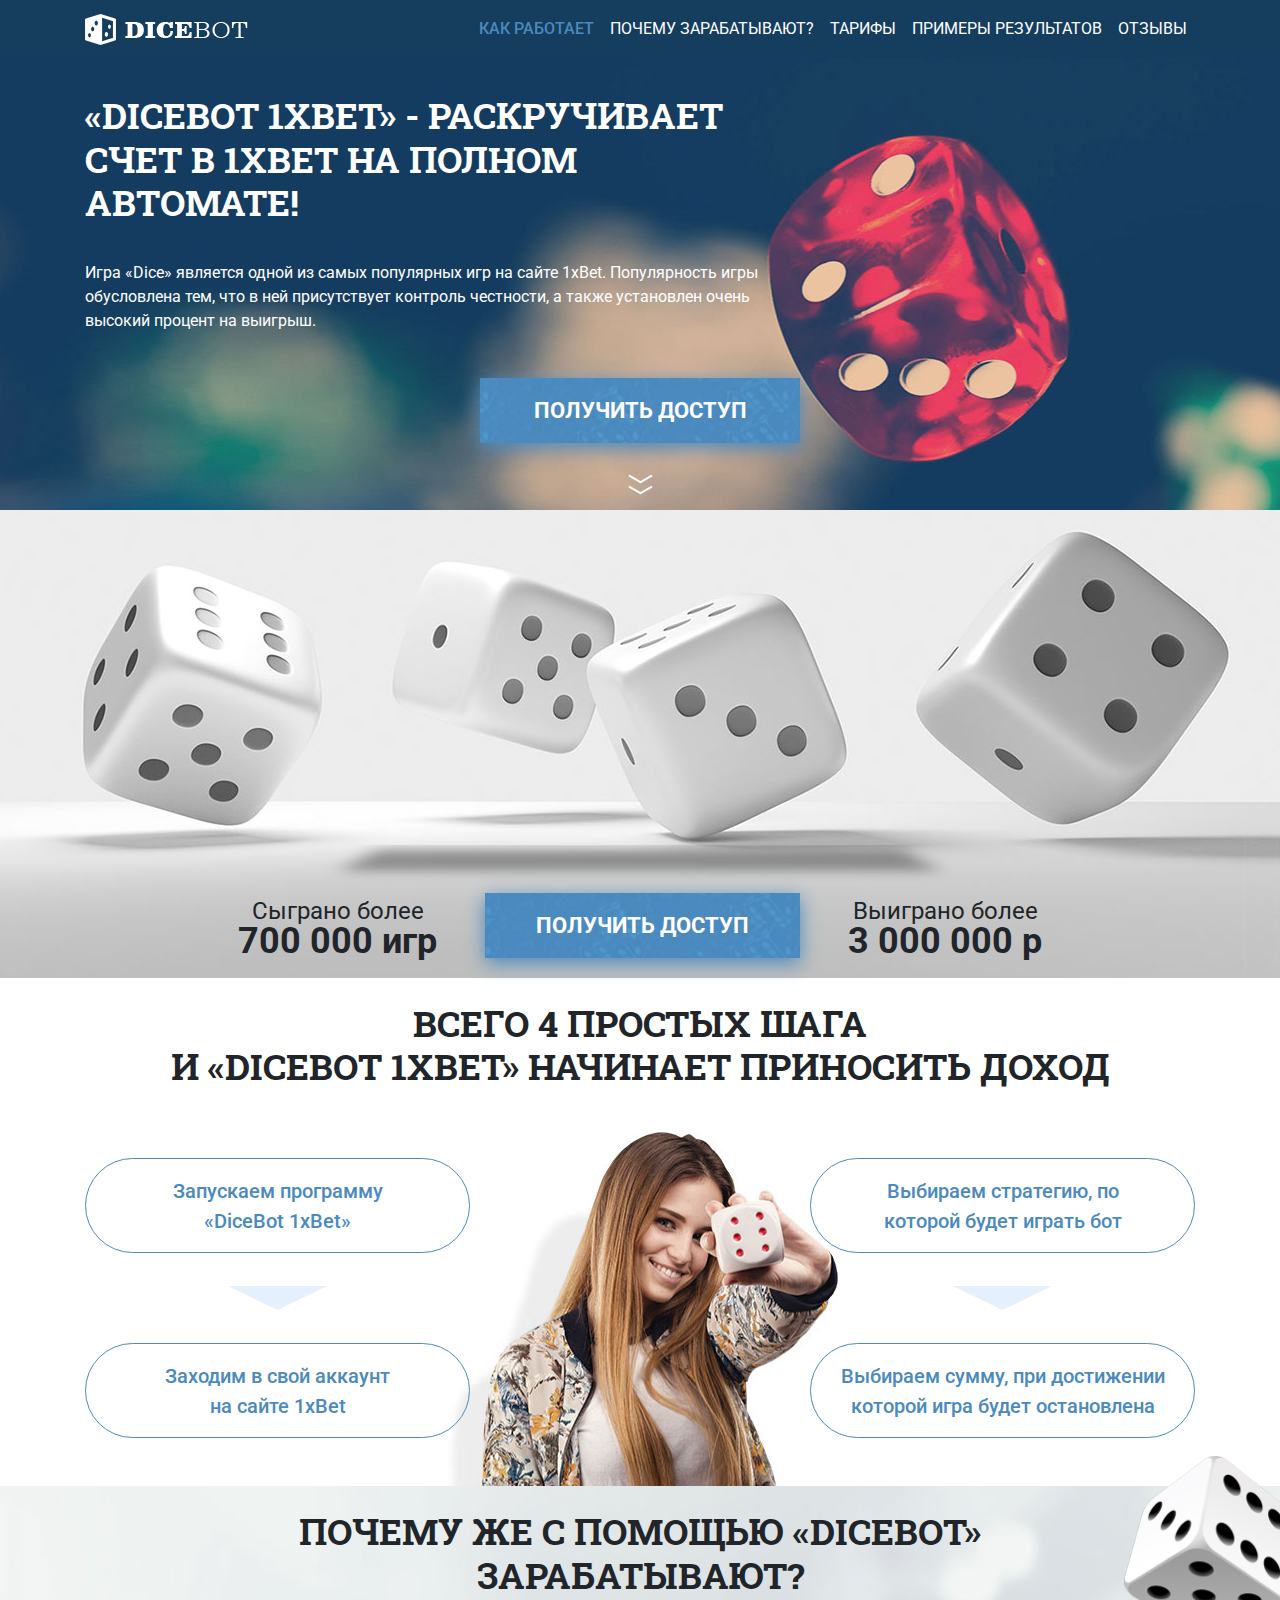
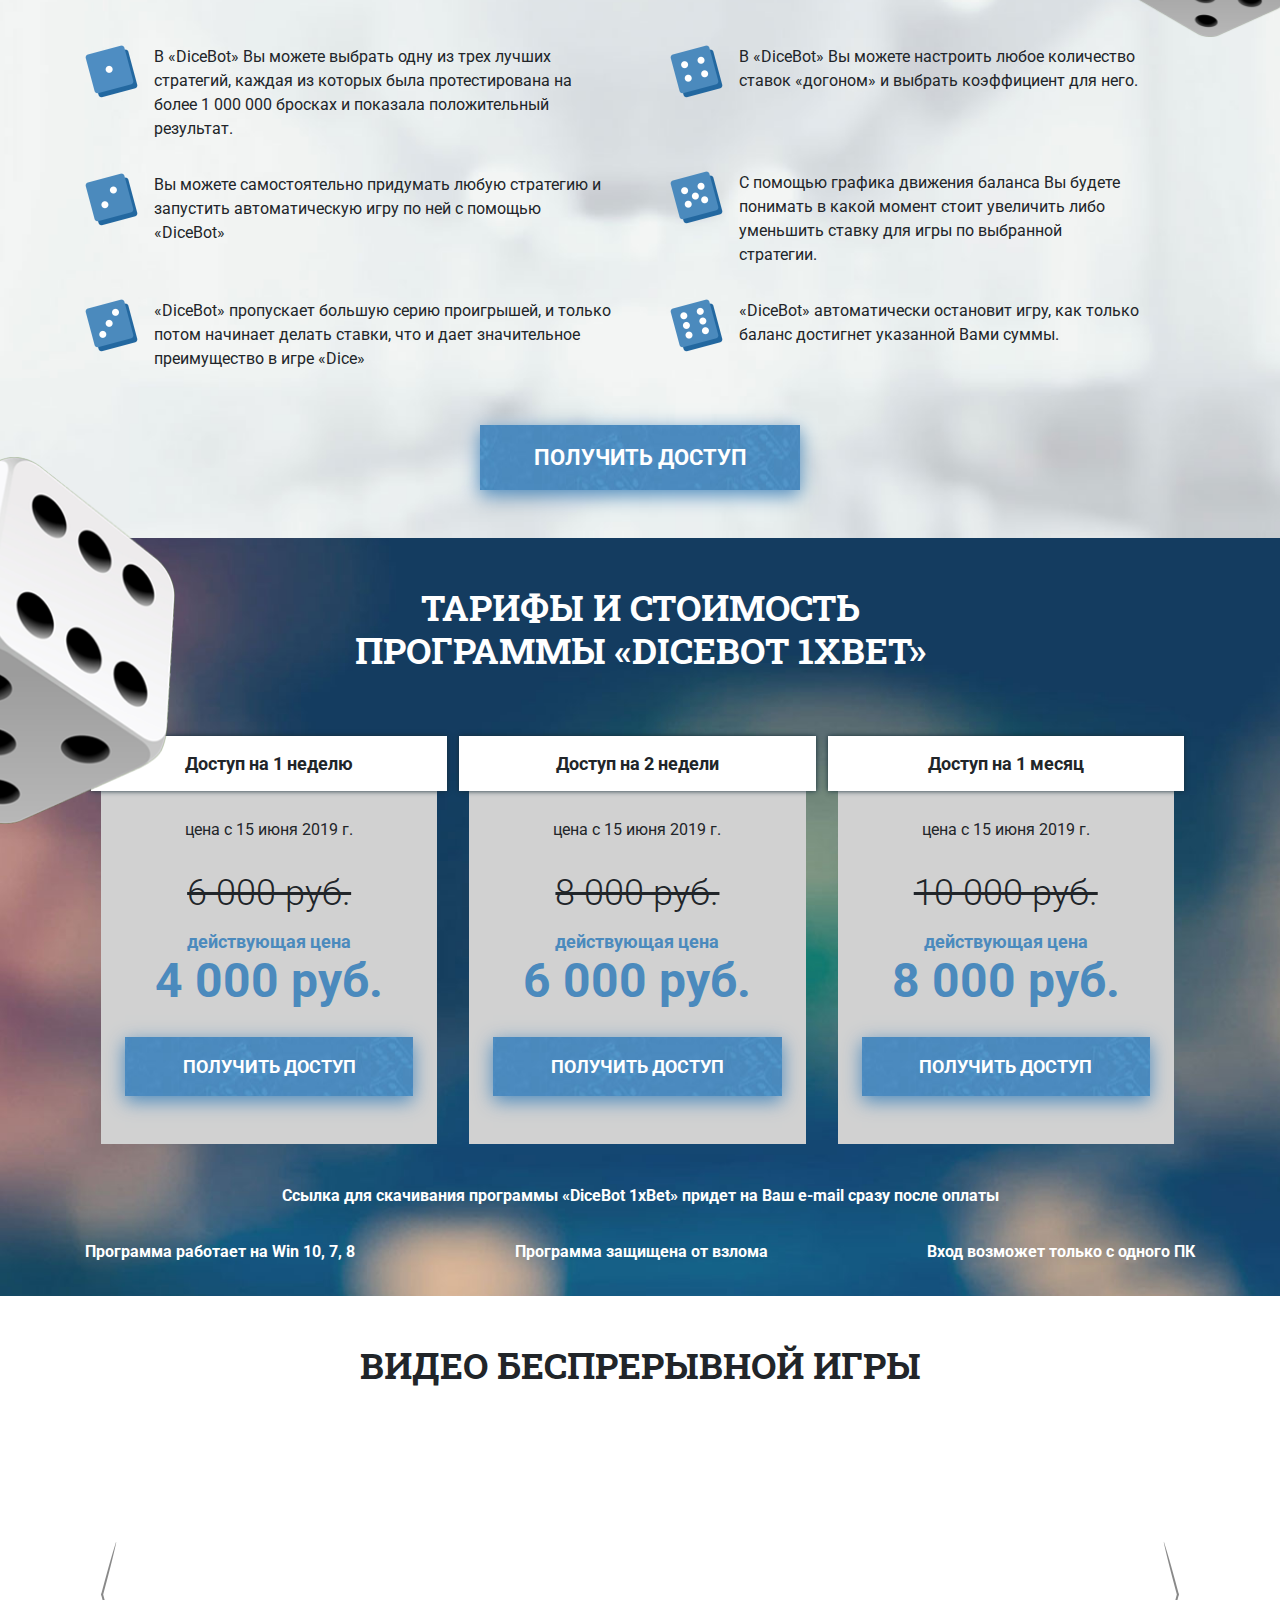
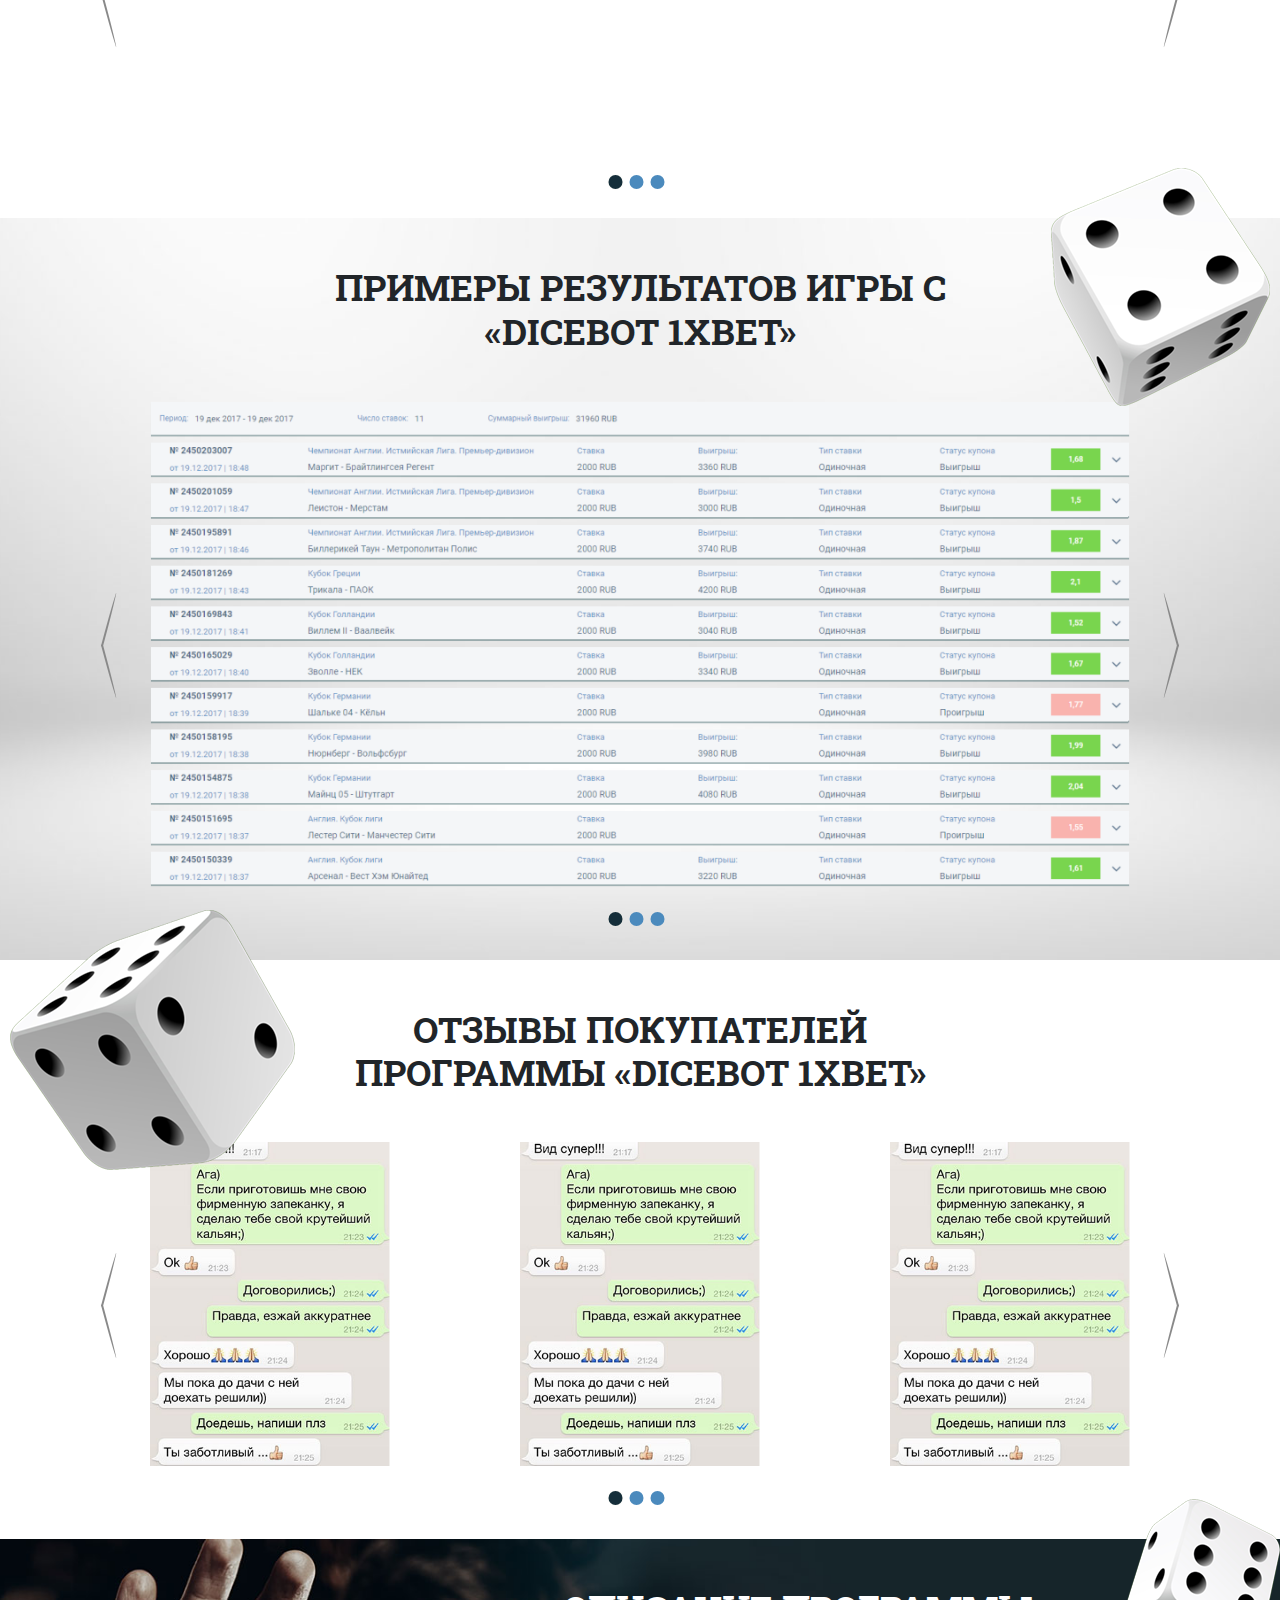
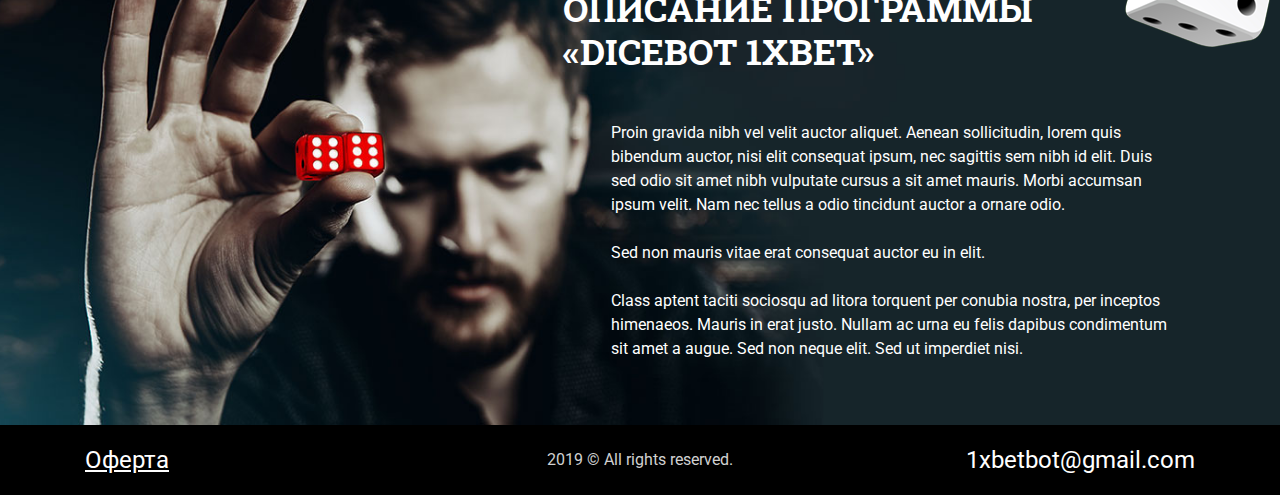
==== app/index.html @ 2f1b1c94 "Add files via upload" ====
<!DOCTYPE html>
<html lang="ru">

<head>
    <meta charset="UTF-8">
    <meta http-equiv="Content-Type" content="text/html; charset=utf-8"/>
    <meta name="description" content="">
    <meta name="keywords" content="">
    <meta http-equiv="X-UA-Compatible" content="IE=edge">
    <meta name="viewport"
          content="width=device-width, user-scalable=yes, initial-scale=1.0, maximum-scale=1.0, minimum-scale=1.0">
    <meta name="mobile-web-app-capable" content="yes">
    <meta name="apple-mobile-web-app-capable" content="yes">
    <meta name="apple-mobile-web-app-title" content="">
    <meta name="author" content="XWork"/>

    <meta property="og:title" content=""/>
    <meta property="og:description" content=""/>
    <meta property="og:type" content="text/html"/>
    <meta property="og:url" content=""/>
    <meta property="og:image" content=""/>

    <meta name="msapplication-TileImage" content="images/favicon.png">
    <link rel="icon" type="image/vnd.microsoft.icon" href="images/favicon.png" sizes="32x32"/>
    <link rel="icon" type="image/png" href="images/favicon.png" sizes="152x152"/>
    <link rel="apple-touch-icon-precomposed" href="images/favicon.png"/>
    <link rel="apple-touch-icon" href="images/favicon.png" sizes="152x152">

    <title>Site Title</title>
    <link rel="stylesheet" href="css/bootstrap.min.css">
    <link rel="stylesheet" href="css/font-awesome.min.css">
    <!--build:css css/styles.min.css-->
    <link rel="stylesheet" href="css/styles.css">
    <!--endbuild-->
    <!--[if lt IE 9]>
    <link rel="stylesheet" href="css/ie.css" type="text/css" media="screen, projection"/>
    <script src="js/html5shiv.min.js"></script>
    <script src="js/css3-mediaqueries.min.js"></script>
    <script>
        document.createElement('header');
        document.createElement('nav');
        document.createElement('main');
        document.createElement('section');
        document.createElement('article');
        document.createElement('aside');
        document.createElement('footer');
    </script>
    <![endif]-->
</head>

<body>
<div class="wrapper">
    <header class="header">
        <nav class="navbar fixed-top navbar-expand-lg navbar-dark bg-dark">
            <div class="container">
                <a class="navbar-brand" href="/">
                    <img src="images/logo.png" alt="">
                </a>
                <button class="navbar-toggler" type="button" data-toggle="collapse"
                        data-target="#navbarSupportedContent" aria-controls="navbarSupportedContent"
                        aria-expanded="false" aria-label="Toggle navigation">
                    <span class="navbar-toggler-icon"></span>
                </button>

                <div class="collapse navbar-collapse justify-content-end" id="navbarSupportedContent">
                    <ul class="nav navbar-nav navbar-right">
                        <li class="nav-item active">
                            <a class="nav-link" href="#">Как работает</a>
                        </li>
                        <li class="nav-item">
                            <a class="nav-link" href="#">почему зарабатывают?</a>
                        </li>
                        <li class="nav-item">
                            <a class="nav-link" href="#">Тарифы</a>
                        </li>
                        <li class="nav-item">
                            <a class="nav-link" href="#">примеры результатов</a>
                        </li>
                        <li class="nav-item">
                            <a class="nav-link" href="#">Отзывы</a>
                        </li>
                    </ul>

                </div>
            </div>
        </nav>
        <div class="header-background">
            <div class="container header-background-content d-flex flex-column justify-content-around">
                <h1 class="header-background-title text-white text-uppercase">
                    «DiceBot 1xBet» - Раскручивает счет в 1xBet на полном автомате!
                </h1>
                <p class="header-background-description text-white">
                    Игра «Dice» является одной из самых популярных игр на сайте 1xBet. Популярность игры обусловлена
                    тем, что в ней присутствует контроль честности, а также установлен очень высокий процент на выигрыш.
                </p>
                <div class="header-background-button">
                    <a href="" class="btn animate text-uppercase font-weight-bold" data-toggle="modal"
                       data-target="#exampleModalCenter">Получить доступ</a>
                </div>
                <div class="header-background-arrow text-center">
                    <a href="" class="arrow-down">
                        <img src="images/arrow-down.png" alt="">
                    </a>
                </div>
            </div>
        </div>
    </header>
    <main class="main">
        <section class="video d-flex flex-column justify-content-around align-items-center">
            <div class="video-content col-12 col-sm-8 col-md-6 mb-5 d-flex flex-column align-items-center position-relative">
                <!--<div id="video-placeholder"></div>-->
                <iframe width="560" height="315" src="https://www.youtube.com/embed/NTK3AhWrcL0" frameborder="0" allow="accelerometer; autoplay; encrypted-media; gyroscope; picture-in-picture" allowfullscreen></iframe>
                <div class="video-shadow"></div>
            </div>
            <div class="video-block d-flex flex-column flex-md-row align-items-center align-items-center">
                <div class="video-block-info order-first order-md-0">
                    Сыграно более <span>700 000 игр</span>
                </div>
                <div class="video-block-info mx-5 mt-3 mt-md-auto order-last order-md-1">
                    <a href="" class="btn animate text-uppercase font-weight-bold" data-toggle="modal"
                       data-target="#exampleModalCenter">Получить доступ</a>
                </div>
                <div class="video-block-info order-first order-md-2">
                    Выиграно более <span>3 000 000 р</span>
                </div>
            </div>
        </section>
        <section class="steps pb-5">
            <div class="container">
                <h2 class="steps-title text-uppercase text-center font-weight-bold my-4">
                    Всего 4 простых шага<br>и «DiceBot 1xBet» начинает приносить доход
                </h2>
                <div class="steps-block d-flex flex-column flex-lg-row align-items-sm-start justify-content-lg-between">
                    <div class="steps-block-info d-flex flex-column align-items-center justify-content-between">
                        <div class="steps-block-info-text">
                            Запускаем программу<br>«DiceBot 1xBet»
                        </div>
                        <div class="steps-block-info-arrow my-2 my-lg-auto"></div>
                        <div class="steps-block-info-text">
                            Заходим в свой аккаунт<br>на сайте 1xBet
                        </div>
                        <div class="steps-block-info-arrow d-block d-lg-none my-2 my-lg-auto"></div>
                    </div>
                    <div class="steps-block-info d-flex flex-column align-items-center justify-content-between">
                        <div class="steps-block-info-text">
                            Выбираем стратегию, по<br>которой будет играть бот
                        </div>
                        <div class="steps-block-info-arrow my-2 my-lg-auto"></div>
                        <div class="steps-block-info-text">
                            Выбираем сумму, при достижении<br>которой игра будет остановлена
                        </div>
                    </div>
                </div>
            </div>
        </section>
        <section class="payment">
            <div class="container pt-4 pb-5 position-relative">
                <h2 class="payment-title text-uppercase text-center font-weight-bold mb-5">
                    Почему же с помощью «DiceBot» зарабатывают?
                </h2>
                <div class="payment-block d-flex flex-column flex-lg-row">
                    <div class="payment-block-left">
                        <div class="payment-block-step d-flex mb-3">
                            <div class="mr-3">
                                <img src="images/c-1.png" alt="">
                            </div>
                            <p class="payment-description">
                                В «DiceBot» Вы можете выбрать одну из трех лучших стратегий,
                                каждая из которых была протестирована на более 1 000 000
                                бросках и показала положительный результат.
                            </p>
                        </div>
                        <div class="payment-block-step d-flex mb-3">
                            <div class="mr-3">
                                <img src="images/c-2.png" alt="">
                            </div>
                            <p class="payment-description">
                                Вы можете самостоятельно придумать любую стратегию
                                и запустить автоматическую игру по ней с помощью «DiceBot»
                            </p>
                        </div>
                        <div class="payment-block-step d-flex mb-3">
                            <div class="mr-3">
                                <img src="images/c-3.png" alt="">
                            </div>
                            <p class="payment-description">
                                «DiceBot» пропускает большую серию проигрышей, и только
                                потом начинает делать ставки, что и дает значительное
                                преимущество в игре «Dice»
                            </p>
                        </div>
                    </div>
                    <div class="payment-block-right">
                        <div class="payment-block-step d-flex mb-3">
                            <div class="mr-3">
                                <img src="images/c-4.png" alt="">
                            </div>
                            <p class="payment-description">
                                В «DiceBot» Вы можете настроить любое количество ставок
                                «догоном» и выбрать коэффициент для него.
                            </p>
                        </div>
                        <div class="payment-block-step d-flex mb-3">
                            <div class="mr-3">
                                <img src="images/c-5.png" alt="">
                            </div>
                            <p class="payment-description">
                                С помощью графика движения баланса Вы будете понимать
                                в какой момент стоит увеличить либо уменьшить ставку для
                                игры по выбранной стратегии.
                            </p>
                        </div>
                        <div class="payment-block-step d-flex mb-3">
                            <div class="mr-3">
                                <img src="images/c-6.png" alt="">
                            </div>
                            <p class="payment-description">
                                «DiceBot» автоматически остановит игру, как только баланс
                                достигнет указанной Вами суммы.
                            </p>
                        </div>
                    </div>
                </div>
                <div class="payment-button text-center mx-5">
                    <a href="" class="btn animate text-uppercase font-weight-bold" data-toggle="modal"
                       data-target="#exampleModalCenter">Получить доступ</a>
                </div>
                <div class="cube-1"></div>
            </div>
        </section>
        <section class="rate pt-5 pb-4">
            <div class="container position-relative">
                <h2 class="rate-title text-uppercase text-center font-weight-bold text-white mb-5">
                    Тарифы и стоимость программы «DICEBOT 1XBET»
                </h2>
                <div class="rate-block d-flex flex-column flex-lg-row align-items-center">
                    <div class="rate-block-price d-flex flex-column animate scale m-3 p-4 pb-5">
                        <div class="rate-block-price-header">
                            Доступ на 1 неделю
                        </div>
                        <div class="rate-block-price-body d-flex flex-column align-items-center">
                            <span class="mt-2 mb-4">цена с 15 июня 2019 г.</span>
                            <span class="price-old mb-2">6 000 руб.</span>
                            <span><strong>действующая цена</strong></span>
                            <span class="price">4 000 руб.</span>
                        </div>
                        <div class="rate-block-price-footer">
                            <a href="" class="btn animate text-uppercase font-weight-bold" data-toggle="modal"
                               data-target="#exampleModalCenter">Получить доступ</a>
                        </div>
                    </div>
                    <div class="rate-block-price d-flex flex-column animate scale m-3 p-4 pb-5">
                        <div class="rate-block-price-header">
                            Доступ на 2 недели
                        </div>
                        <div class="rate-block-price-body d-flex flex-column align-items-center">
                            <span class="mt-2 mb-4">цена с 15 июня 2019 г.</span>
                            <span class="price-old mb-2">8 000 руб.</span>
                            <span><strong>действующая цена</strong></span>
                            <span class="price">6 000 руб.</span>
                        </div>
                        <div class="rate-block-price-footer">
                            <a href="" class="btn animate text-uppercase font-weight-bold" data-toggle="modal"
                               data-target="#exampleModalCenter">Получить доступ</a>
                        </div>
                    </div>
                    <div class="rate-block-price d-flex flex-column animate scale m-3 p-4 pb-5">
                        <div class="rate-block-price-header">
                            Доступ на 1 месяц
                        </div>
                        <div class="rate-block-price-body d-flex flex-column align-items-center">
                            <span class="mt-2 mb-4">цена с 15 июня 2019 г.</span>
                            <span class="price-old mb-2">10 000 руб.</span>
                            <span><strong>действующая цена</strong></span>
                            <span class="price">8 000 руб.</span>
                        </div>
                        <div class="rate-block-price-footer">
                            <a href="" class="btn animate text-uppercase font-weight-bold" data-toggle="modal"
                               data-target="#exampleModalCenter">Получить доступ</a>
                        </div>
                    </div>
                </div>
                <div class="text-center font-weight-bold text-white mt-4">
                    Ссылка для скачивания программы «DiceBot 1xBet» придет на Ваш e-mail сразу после оплаты
                </div>
                <div class="font-weight-bold text-white mt-4 d-flex flex-column flex-lg-row align-items-center justify-content-between">
                    <p class="my-2">
                        Программа работает на Win 10, 7, 8
                    </p>
                    <p class="my-2">
                        Программа защищена от взлома
                    </p>
                    <p class="my-2">
                        Вход возможет только с одного ПК
                    </p>
                </div>
                <div class="cube-2"></div>
            </div>
        </section>
        <section class="games">
            <div class="container pt-5 pb-4 mb-4">
                <h2 class="games-title text-uppercase text-center font-weight-bold mb-5">
                    Видео беспрерывной игры
                </h2>
                <div class="jcarousel-wrapper">
                    <div class="jcarousel games-jcarousel">
                        <ul>
                            <li>
                                <iframe width="560" height="315" src="https://www.youtube.com/embed/NTK3AhWrcL0" frameborder="0" allow="accelerometer; autoplay; encrypted-media; gyroscope; picture-in-picture" allowfullscreen></iframe>
                            </li>
                            <li>
                                <iframe width="560" height="315" src="https://www.youtube.com/embed/NTK3AhWrcL0" frameborder="0" allow="accelerometer; autoplay; encrypted-media; gyroscope; picture-in-picture" allowfullscreen></iframe>
                            </li>
                            <li>
                                <iframe width="560" height="315" src="https://www.youtube.com/embed/NTK3AhWrcL0" frameborder="0" allow="accelerometer; autoplay; encrypted-media; gyroscope; picture-in-picture" allowfullscreen></iframe>
                            </li>
                        </ul>
                    </div>

                    <a href="#" class="jcarousel-control-prev"></a>
                    <a href="#" class="jcarousel-control-next"></a>

                     <p class="jcarousel-pagination"></p>
                </div>
            </div>
        </section>
        <section class="examples">
            <div class="container pt-5 pb-4 mb-4 position-relative">
                <h2 class="examples-title text-uppercase text-center font-weight-bold mb-5">
                    Примеры результатов игры с «DiceBot 1xBet»
                </h2>
                <div class="jcarousel-wrapper">
                    <div class="jcarousel games-jcarousel">
                        <ul>
                            <li>
                                <img src="images/symple.png" class="img-fluid" alt="">
                            </li>
                            <li>
                                <img src="images/symple.png" class="img-fluid" alt="">
                            </li>
                            <li>
                                <img src="images/symple.png" class="img-fluid" alt="">
                            </li>
                        </ul>
                    </div>

                    <a href="#" class="jcarousel-control-prev"></a>
                    <a href="#" class="jcarousel-control-next"></a>

                    <p class="jcarousel-pagination"></p>
                </div>
                <div class="cube-3"></div>
            </div>
        </section>
        <section class="votes">
            <div class="container pt-5 pb-4 mb-4 position-relative">
                <h2 class="votes-title text-uppercase text-center font-weight-bold mb-5">
                    отзывы покупателей программы «DiceBot 1xBet»
                </h2>
                <div class="jcarousel-wrapper">
                    <div class="jcarousel votes-jcarousel">
                        <ul>
                            <li>
                                <img src="images/review.jpg" class="img-fluid" alt="">
                            </li>
                            <li>
                                <img src="images/review.jpg" class="img-fluid" alt="">
                            </li>
                            <li>
                                <img src="images/review.jpg" class="img-fluid" alt="">
                            </li>
                        </ul>
                    </div>

                    <a href="#" class="jcarousel-control-prev"></a>
                    <a href="#" class="jcarousel-control-next"></a>

                    <p class="jcarousel-pagination"></p>
                </div>
                <div class="cube-4"></div>
            </div>
        </section>
    </main>
    <footer class="footer position-relative">
        <div class="description">
            <div class="container py-5 d-flex justify-content-end">
                <div class="col-12 col-sm-9 col-md-8 col-lg-7">
                    <h2 class="description-title text-uppercase text-white mb-5">
                        Описание программы «DiceBot 1xBet»
                    </h2>
                    <p class="pl-0 pl-sm-5 text-white">
                        Proin gravida nibh vel velit auctor aliquet. Aenean sollicitudin, lorem quis bibendum auctor, nisi elit consequat ipsum, nec sagittis sem nibh id elit. Duis sed odio sit amet nibh vulputate cursus a sit amet mauris. Morbi accumsan ipsum velit. Nam nec tellus a odio tincidunt auctor a ornare odio.
                        <br><br>
                        Sed non  mauris vitae erat consequat auctor eu in elit.
                        <br><br>
                        Class aptent taciti sociosqu ad litora torquent per conubia nostra, per inceptos himenaeos. Mauris in erat justo. Nullam ac urna eu felis dapibus condimentum sit amet a augue. Sed non neque elit. Sed ut imperdiet nisi.
                    </p>
                </div>
            </div>
        </div>
        <div class="copyright">
            <div class="container copyright d-flex flex-column flex-lg-row align-items-center justify-content-between align-items-center pt-3">
                <p class="text-center text-lg-left"><a href="" class="animate underline">Оферта</a></p>
                <p class="rights text-center">2019 &copy; <a href="https://xwork.site" target="_blank" class="rights animate">All rights reserved.</a></p>
                <p class="text-center text-lg-right"><a href="mailto:1xbetbot@gmail.com" class="animate">1xbetbot@gmail.com</a></p>
            </div>
        </div>
        <div class="cube-5"></div>
    </footer>

    <a id="back-to-top" class="back-to-top"><i class="fa fa-chevron-up"></i></a>
</div>

<!-- Modal -->
<div class="modal fade" id="exampleModalCenter" tabindex="-1" role="dialog" aria-labelledby="exampleModalCenterTitle"
     aria-hidden="true">
    <div class="modal-dialog modal-dialog-centered" role="document">
        <div class="modal-content">
            <div class="modal-header">
                <h5 class="modal-title" id="exampleModalLongTitle">Modal title</h5>
                <button type="button" class="close" data-dismiss="modal" aria-label="Close">
                    <span aria-hidden="true">&times;</span>
                </button>
            </div>
            <div class="modal-body">
                <p>Lorem ipsum dolor sit amet consectetur adipisicing elit. Similique omnis ab veniam, repellat
                    asperiores assumenda harum saepe delectus quisquam aliquam ex quaerat, porro deserunt, itaque
                    recusandae accusantium quos? Molestiae, at.</p>
            </div>
            <div class="modal-footer">
                <!--<button type="button" class="btn btn-secondary" data-dismiss="modal">Close</button>-->
                <!--<button type="button" class="btn btn-primary">Save changes</button>-->
            </div>
        </div>
    </div>
</div>

<script src="js/jquery-1.12.4.min.js"></script>
<script src="js/bootstrap.min.js"></script>
<script src="js/jquery.jcarousel.min.js"></script>
<script src="js/jquery.matchHeight-min.js"></script>
<!--build:js js/main.min.js -->
<script src="js/script.js"></script>
<!-- endbuild -->

<script>
    function onYouTubeIframeAPIReady() {
        player = new YT.Player('video-placeholder', {
            width: 700,
            height: 400,
            playerVars: {
                'autoplay': 0,
                'controls': 0,
                'showinfo': 0,
                'rel': 0
            },
            videoId: 'E1C3cw6L5LE',
        });
    }
</script>

</body>

</html>
---- app/css/styles.css ----
/*!
 * All styles for site
 */
@import url("https://fonts.googleapis.com/css?family=Roboto+Slab:300,700|Roboto:300,400,500&display=swap");
@font-face {
  font-family: "Glyphicons Halflings";
  font-style: "normal";
  font-weight: "300";
  src: url("../fonts/glyphicons-halflings-regular.eot");
  src: url("../fonts/glyphicons-halflings-regular.eot?#iefix") format("embedded-opentype"), url("../fonts/glyphicons-halflings-regular.woff") format("woff"), url("../fonts/glyphicons-halflings-regular.ttf") format("truetype"), url("../fonts/glyphicons-halflings-regular.svg#Glyphicons Halflings") format("svg");
  -webkit-font-smoothing: antialiased;
  -moz-osx-font-smoothing: grayscale; }

@font-face {
  font-family: "Font Awesome";
  font-style: "normal";
  font-weight: "300";
  src: url("../fonts/fontawesome-webfont.eot");
  src: url("../fonts/fontawesome-webfont.eot?#iefix") format("embedded-opentype"), url("../fonts/fontawesome-webfont.woff") format("woff"), url("../fonts/fontawesome-webfont.ttf") format("truetype"), url("../fonts/fontawesome-webfont.svg#Font Awesome") format("svg");
  -webkit-font-smoothing: antialiased;
  -moz-osx-font-smoothing: grayscale; }

/*!
 * Body content
 */
body {
  padding: 0;
  margin: 0;
  font-family: 'Roboto', sans-serif;
  font-weight: 400;
  font-size: 16px; }

/* error if tags without attr */
img:not([alt]),
label:not([for]),
input[type=submit]:not([value]) {
  outline: 1px dotted #f00000; }

/* error if first child not used  */
ul > *:not(li),
ol > *:not(li),
dl > *:not(dt):not(dd) {
  outline: 1px dotted #f00000; }

input:focus, textarea, a, button {
  outline: none !important; }

a, a:hover {
  color: #4b8abd;
  -o-transition: .3s;
  -moz-transition: .3s;
  transition: .3s; }

.clearfix:after, .clearfix:before {
  content: "";
  display: table;
  height: 0; }

.clearfix:after {
  clear: both; }

.wrapper {
  width: 100%;
  margin: 0;
  padding: 0;
  overflow: hidden; }

#back-to-top {
  color: #ffffff;
  width: 50px;
  height: 50px;
  background: #4b8abd;
  text-transform: uppercase;
  position: fixed;
  right: 30px;
  bottom: 70px;
  line-height: 50px;
  font-size: 22px;
  text-align: center;
  cursor: pointer;
  display: none;
  z-index: 999; }
  #back-to-top:hover {
    background: #4b8abd;
    text-decoration: none; }

.underline {
  text-decoration: underline; }

::-webkit-input-placeholder {
  /* Chrome/Opera/Safari */
  color: #d1d1d1; }

::-moz-placeholder {
  /* Firefox 19+ */
  color: #d1d1d1; }

:-ms-input-placeholder {
  /* IE 10+ */
  color: #d1d1d1; }

:-moz-placeholder {
  /* Firefox 18- */
  color: #d1d1d1; }

.scale:hover {
  -moz-transform: scale(1.05);
  -ms-transform: scale(1.05);
  -o-transform: scale(1.05);
  transform: scale(1.05); }

.animate {
  -o-transition: .3s;
  -moz-transition: .3s;
  transition: .3s; }
  .animate:hover {
    -o-transition: .3s;
    -moz-transition: .3s;
    transition: .3s; }

.jcarousel-wrapper {
  margin: 20px auto;
  position: relative; }

/** Carousel **/
.jcarousel {
  position: relative;
  overflow: hidden;
  width: 100%; }

.jcarousel ul {
  width: 10000em;
  position: relative;
  list-style: none;
  margin: 0;
  padding: 0; }

.jcarousel li {
  width: 200px;
  float: left;
  -moz-box-sizing: border-box;
  box-sizing: border-box;
  padding-left: 65px;
  padding-right: 65px;
  position: relative;
  display: -moz-box;
  display: -ms-flexbox;
  display: flex;
  -moz-box-orient: vertical;
  -moz-box-direction: normal;
  -ms-flex-direction: column;
  flex-direction: column;
  -moz-box-align: center;
  -ms-flex-align: center;
  align-items: center; }

.jcarousel img.avatar {
  display: block;
  width: 55px;
  height: 55px !important;
  border-radius: 50%;
  float: left;
  position: absolute;
  left: 0px;
  top: 10px; }

/** Carousel Controls **/
.jcarousel-control-prev,
.jcarousel-control-next {
  position: absolute;
  top: 50%;
  margin-top: -55px;
  width: 18px;
  height: 113px;
  text-align: center;
  color: #fff;
  text-decoration: none;
  border-radius: 30px; }

.jcarousel-control-prev {
  left: 15px;
  background: url("../images/arrow-left.png") center center no-repeat; }

.jcarousel-control-next {
  right: 15px;
  background: url("../images/arrow-right.png") center center no-repeat; }

/** Carousel Pagination **/
.jcarousel-pagination {
  position: absolute;
  bottom: -40px;
  left: 50%;
  -ms-transform: translate(-50%, 0);
  -moz-transform: translate(-50%, 0);
  -o-transform: translate(-50%, 0);
  transform: translate(-50%, 0);
  margin: 0;
  text-align: center; }

.jcarousel-pagination a {
  text-decoration: none;
  display: inline-block;
  font-size: 11px;
  height: 14px;
  width: 14px;
  line-height: 10px;
  background: #4b8abd;
  color: #152e3a;
  border-radius: 10px;
  text-indent: -9999px;
  margin-right: 7px; }

.jcarousel-pagination a.active {
  background: #152e3a;
  color: #ffffff;
  opacity: 1;
  box-shadow: 0 0 2px #F0EFE7; }

/*!
 * Header content
 */
.header {
  background: url(../images/header-bg.jpg) center -200px no-repeat;
  background-size: inherit;
  height: 510px; }
  @media screen and (max-width: 991px) {
    .header {
      height: auto;
      padding-bottom: 20px; } }
  .header .navbar {
    text-transform: uppercase; }
    .header .navbar.bg-dark {
      background-color: #153d5e !important; }
    .header .navbar .nav-item.active .nav-link {
      color: #4b8abd;
      font-weight: 500; }
    .header .navbar .nav-link {
      color: #ffffff; }
      @media screen and (max-width: 991px) {
        .header .navbar .nav-link {
          text-align: center; } }
  .header-background {
    padding-top: 80px;
    height: 100%; }
    .header-background-title {
      width: 62%;
      font-family: 'Roboto Slab', sans-serif;
      font-weight: bold;
      font-size: 36px; }
      @media screen and (max-width: 1199px) {
        .header-background-title {
          font-size: 32px; } }
      @media screen and (max-width: 991px) {
        .header-background-title {
          width: 100%; } }
      @media screen and (max-width: 767px) {
        .header-background-title {
          font-size: 24px; } }
    .header-background-description {
      width: 62%; }
      @media screen and (max-width: 991px) {
        .header-background-description {
          width: 100%; } }
    .header-background-content {
      height: 100%; }
    .header-background-button {
      text-align: left; }
      @media screen and (max-width: 991px) {
        .header-background-button {
          margin-bottom: 20px; } }

.btn {
  background: #4b8abd url("../images/button-bg.jpg") center center no-repeat;
  border-radius: 0;
  color: #ffffff;
  display: block;
  width: 100%;
  max-width: 320px;
  margin-left: auto;
  margin-right: auto;
  padding: 15px 50px;
  font-size: 22px;
  position: relative;
  box-shadow: 0px 5px 18px 0px #4b8abd; }
  @media screen and (max-width: 1199px) {
    .btn {
      padding: 10px 30px;
      font-size: 20px; } }
  @media screen and (max-width: 991px) {
    .btn {
      font-size: 18px;
      max-width: 260px; } }
  .btn:hover {
    background: #4b8abd url("../images/button-bg-hover.jpg") center center no-repeat;
    color: #ffffff; }

/*!
 * Main content
 */
.main .video {
  background: url("../images/video-bg.jpg") center center no-repeat;
  padding-top: 20px;
  padding-bottom: 20px; }
  .main .video-content #video-placeholder {
    width: 100%; }
  .main .video-content .video-shadow {
    background: url("../images/shadow.png") center -10px no-repeat;
    background-size: contain;
    width: 100%;
    height: 60px;
    position: absolute;
    bottom: -60px;
    left: 0; }
  .main .video-block-info {
    text-align: center;
    font-size: 24px;
    line-height: 30px; }
    @media screen and (max-width: 1199px) {
      .main .video-block-info {
        font-size: 22px; } }
    @media screen and (max-width: 991px) {
      .main .video-block-info {
        font-size: 20px; } }
    @media screen and (max-width: 575px) {
      .main .video-block-info {
        font-size: 18px; } }
    .main .video-block-info span {
      display: block;
      font-size: 36px;
      font-weight: bold; }
      @media screen and (max-width: 1199px) {
        .main .video-block-info span {
          font-size: 32px; } }
      @media screen and (max-width: 991px) {
        .main .video-block-info span {
          font-size: 30px; } }
      @media screen and (max-width: 575px) {
        .main .video-block-info span {
          font-size: 24px; } }

.main .steps {
  background: url("../images/steps-bg.jpg") center 130px no-repeat; }
  @media screen and (max-width: 991px) {
    .main .steps {
      background-position: right bottom; } }
  @media screen and (max-width: 767px) {
    .main .steps {
      background-position: 350px bottom; } }
  @media screen and (max-width: 575px) {
    .main .steps {
      background-position: 800px bottom; } }
  .main .steps-title {
    font-size: 36px;
    font-family: 'Roboto Slab', sans-serif; }
    @media screen and (max-width: 1199px) {
      .main .steps-title {
        font-size: 32px; } }
    @media screen and (max-width: 767px) {
      .main .steps-title {
        font-size: 24px; } }
  .main .steps-block {
    margin-top: 70px;
    height: 280px; }
    @media screen and (max-width: 991px) {
      .main .steps-block {
        height: auto; } }
    .main .steps-block-info {
      height: 100%; }
      .main .steps-block-info-text {
        width: 385px;
        height: 95px;
        text-align: center;
        color: #4b8abd;
        border: 1px solid #4b8abd;
        font-size: 20px;
        font-weight: 500;
        border-radius: 50px;
        display: -moz-box;
        display: -ms-flexbox;
        display: flex;
        -moz-box-align: center;
        -ms-flex-align: center;
        align-items: center;
        -moz-box-pack: center;
        -ms-flex-pack: center;
        justify-content: center; }
        @media screen and (max-width: 1199px) {
          .main .steps-block-info-text {
            width: 330px;
            font-size: 18px; } }
        @media screen and (max-width: 767px) {
          .main .steps-block-info-text {
            width: 270px;
            font-size: 15px; } }
        @media screen and (max-width: 575px) {
          .main .steps-block-info-text {
            width: 300px; } }
      .main .steps-block-info-arrow {
        width: 99px;
        height: 24px;
        display: block;
        background: url("../images/arrow-down-blue.png") center center no-repeat; }

.main .payment {
  background: url("../images/payment-bg.jpg") center center no-repeat;
  background-size: cover; }
  .main .payment-title {
    font-size: 36px;
    font-family: 'Roboto Slab', sans-serif;
    padding-left: 10%;
    padding-right: 10%; }
    @media screen and (max-width: 1199px) {
      .main .payment-title {
        font-size: 32px; } }
    @media screen and (max-width: 767px) {
      .main .payment-title {
        font-size: 24px; } }
  .main .payment .cube-1 {
    width: 182px;
    height: 181px;
    display: block;
    position: absolute;
    right: -90px;
    top: -30px;
    background: url("../images/cube-2.png") center center no-repeat;
    background-size: contain; }
    @media screen and (max-width: 1199px) {
      .main .payment .cube-1 {
        width: 160px;
        height: 160px; } }
  .main .payment-block-step {
    min-height: 110px; }
    @media screen and (max-width: 1199px) {
      .main .payment-block-step {
        min-height: 130px; } }
    @media screen and (max-width: 991px) {
      .main .payment-block-step {
        min-height: auto; } }
  .main .payment-description {
    padding-right: 10%; }
    @media screen and (max-width: 991px) {
      .main .payment-description {
        padding-right: 0; } }

.main .rate {
  background: url("../images/rate-bg.jpg") center center no-repeat;
  background-size: cover; }
  .main .rate-title {
    font-size: 36px;
    font-family: 'Roboto Slab', sans-serif;
    padding-left: 20%;
    padding-right: 20%; }
    @media screen and (max-width: 1199px) {
      .main .rate-title {
        font-size: 32px; } }
    @media screen and (max-width: 991px) {
      .main .rate-title {
        padding-left: 10%;
        padding-right: 10%; } }
    @media screen and (max-width: 767px) {
      .main .rate-title {
        font-size: 24px; } }
  .main .rate .cube-2 {
    width: 345px;
    height: 370px;
    display: block;
    position: absolute;
    left: -240px;
    top: -130px;
    background: url("../images/cube-2.png") center center no-repeat;
    background-size: contain; }
    @media screen and (max-width: 1199px) {
      .main .rate .cube-2 {
        width: 305px;
        height: 330px; } }
  .main .rate-block-price {
    background: #d1d1d1;
    position: relative;
    width: -moz-calc(33% - 30px);
    width: calc(33% - 30px); }
    @media screen and (max-width: 991px) {
      .main .rate-block-price {
        width: 50%; } }
    @media screen and (max-width: 767px) {
      .main .rate-block-price {
        width: 75%; } }
    .main .rate-block-price:hover {
      background: #ffffff; }
    .main .rate-block-price-header {
      background: #ffffff;
      position: absolute;
      left: -10px;
      top: 0;
      width: -moz-calc(100% + 20px);
      width: calc(100% + 20px);
      height: 55px;
      font-size: 18px;
      font-weight: bold;
      display: -moz-box;
      display: -ms-flexbox;
      display: flex;
      -moz-box-pack: center;
      -ms-flex-pack: center;
      justify-content: center;
      -moz-box-align: center;
      -ms-flex-align: center;
      align-items: center;
      box-shadow: 0px 0 5px 0px #152e3a; }
    .main .rate-block-price-body {
      margin-top: 50px; }
      .main .rate-block-price-body .price {
        font-size: 48px;
        color: #4b8abd;
        font-weight: bold;
        margin-top: -10px; }
        @media screen and (max-width: 1199px) {
          .main .rate-block-price-body .price {
            font-size: 42px; } }
      .main .rate-block-price-body .price-old {
        font-size: 36px;
        text-decoration: line-through;
        font-weight: 300; }
        @media screen and (max-width: 1199px) {
          .main .rate-block-price-body .price-old {
            font-size: 32px; } }
      .main .rate-block-price-body span strong {
        font-size: 18px;
        color: #4b8abd; }
        @media screen and (max-width: 1199px) {
          .main .rate-block-price-body span strong {
            font-size: 16px; } }
    .main .rate-block-price-footer .btn {
      margin-top: 20px;
      font-size: 18px;
      padding: 10px auto; }
      @media screen and (max-width: 1199px) {
        .main .rate-block-price-footer .btn {
          font-size: 16px; } }

.main .games-title {
  font-size: 36px;
  font-family: 'Roboto Slab', sans-serif;
  padding-left: 20%;
  padding-right: 20%; }
  @media screen and (max-width: 1199px) {
    .main .games-title {
      font-size: 32px; } }
  @media screen and (max-width: 991px) {
    .main .games-title {
      padding-left: 0;
      padding-right: 0; } }
  @media screen and (max-width: 767px) {
    .main .games-title {
      font-size: 24px; } }

.main .examples {
  background: url("../images/examples-bg.jpg") center center no-repeat;
  padding-bottom: 5px; }
  .main .examples-title {
    font-size: 36px;
    font-family: 'Roboto Slab', sans-serif;
    padding-left: 20%;
    padding-right: 20%; }
    @media screen and (max-width: 1199px) {
      .main .examples-title {
        font-size: 32px; } }
    @media screen and (max-width: 991px) {
      .main .examples-title {
        padding-left: 10%;
        padding-right: 10%; } }
    @media screen and (max-width: 767px) {
      .main .examples-title {
        font-size: 24px; } }
  .main .examples .cube-3 {
    width: 219px;
    height: 238px;
    display: block;
    position: absolute;
    right: -60px;
    top: -50px;
    background: url("../images/cube-3.png") center center no-repeat;
    background-size: contain; }
    @media screen and (max-width: 1199px) {
      .main .examples .cube-3 {
        width: 200px;
        height: 220px; } }
    @media screen and (max-width: 991px) {
      .main .examples .cube-3 {
        width: 170px;
        height: 190px;
        right: -100px; } }

.main .votes {
  padding-bottom: 5px; }
  .main .votes-title {
    font-size: 36px;
    font-family: 'Roboto Slab', sans-serif;
    padding-left: 20%;
    padding-right: 20%; }
    @media screen and (max-width: 1199px) {
      .main .votes-title {
        font-size: 32px; } }
    @media screen and (max-width: 991px) {
      .main .votes-title {
        padding-left: 10%;
        padding-right: 10%; } }
    @media screen and (max-width: 767px) {
      .main .votes-title {
        font-size: 24px; } }
  .main .votes .cube-4 {
    width: 285px;
    height: 260px;
    display: block;
    position: absolute;
    left: -60px;
    top: -50px;
    background: url("../images/cube-4.png") center center no-repeat;
    background-size: contain; }
    @media screen and (max-width: 1199px) {
      .main .votes .cube-4 {
        width: 255px;
        height: 230px; } }
    @media screen and (max-width: 991px) {
      .main .votes .cube-4 {
        width: 230px;
        height: 200px;
        left: -120px; } }
    @media screen and (max-width: 767px) {
      .main .votes .cube-4 {
        width: 210px;
        height: 180px; } }

/*!
 * Footer content
 */
.footer .cube-5 {
  width: 155px;
  height: 148px;
  display: block;
  position: absolute;
  right: 0px;
  top: -40px;
  background: url("../images/cube-5.png") center center no-repeat;
  background-size: contain; }
  @media screen and (max-width: 1199px) {
    .footer .cube-5 {
      width: 145px;
      height: 140px; } }

.footer .description {
  background: url("../images/description-bg.jpg") center center no-repeat;
  background-size: cover; }
  @media screen and (max-width: 575px) {
    .footer .description {
      background-position: right center; } }
  .footer .description-title {
    font-size: 36px;
    font-family: 'Roboto Slab', sans-serif;
    font-weight: bold; }
    @media screen and (max-width: 1199px) {
      .footer .description-title {
        font-size: 32px; } }
    @media screen and (max-width: 767px) {
      .footer .description-title {
        font-size: 24px; } }
    @media screen and (max-width: 575px) {
      .footer .description-title {
        padding-right: 80px; } }

.footer .copyright {
  background: #000;
  height: 70px;
  color: #ffffff;
  font-size: 24px; }
  @media screen and (max-width: 1199px) {
    .footer .copyright {
      font-size: 22px; } }
  @media screen and (max-width: 991px) {
    .footer .copyright {
      height: auto; } }
  .footer .copyright p {
    display: block;
    width: 33%; }
    @media screen and (max-width: 991px) {
      .footer .copyright p {
        width: 100%; } }
  .footer .copyright a {
    color: #ffffff; }
    .footer .copyright a:hover {
      color: #4b8abd; }
  .footer .copyright .rights {
    color: #d1d1d1;
    font-size: initial; }
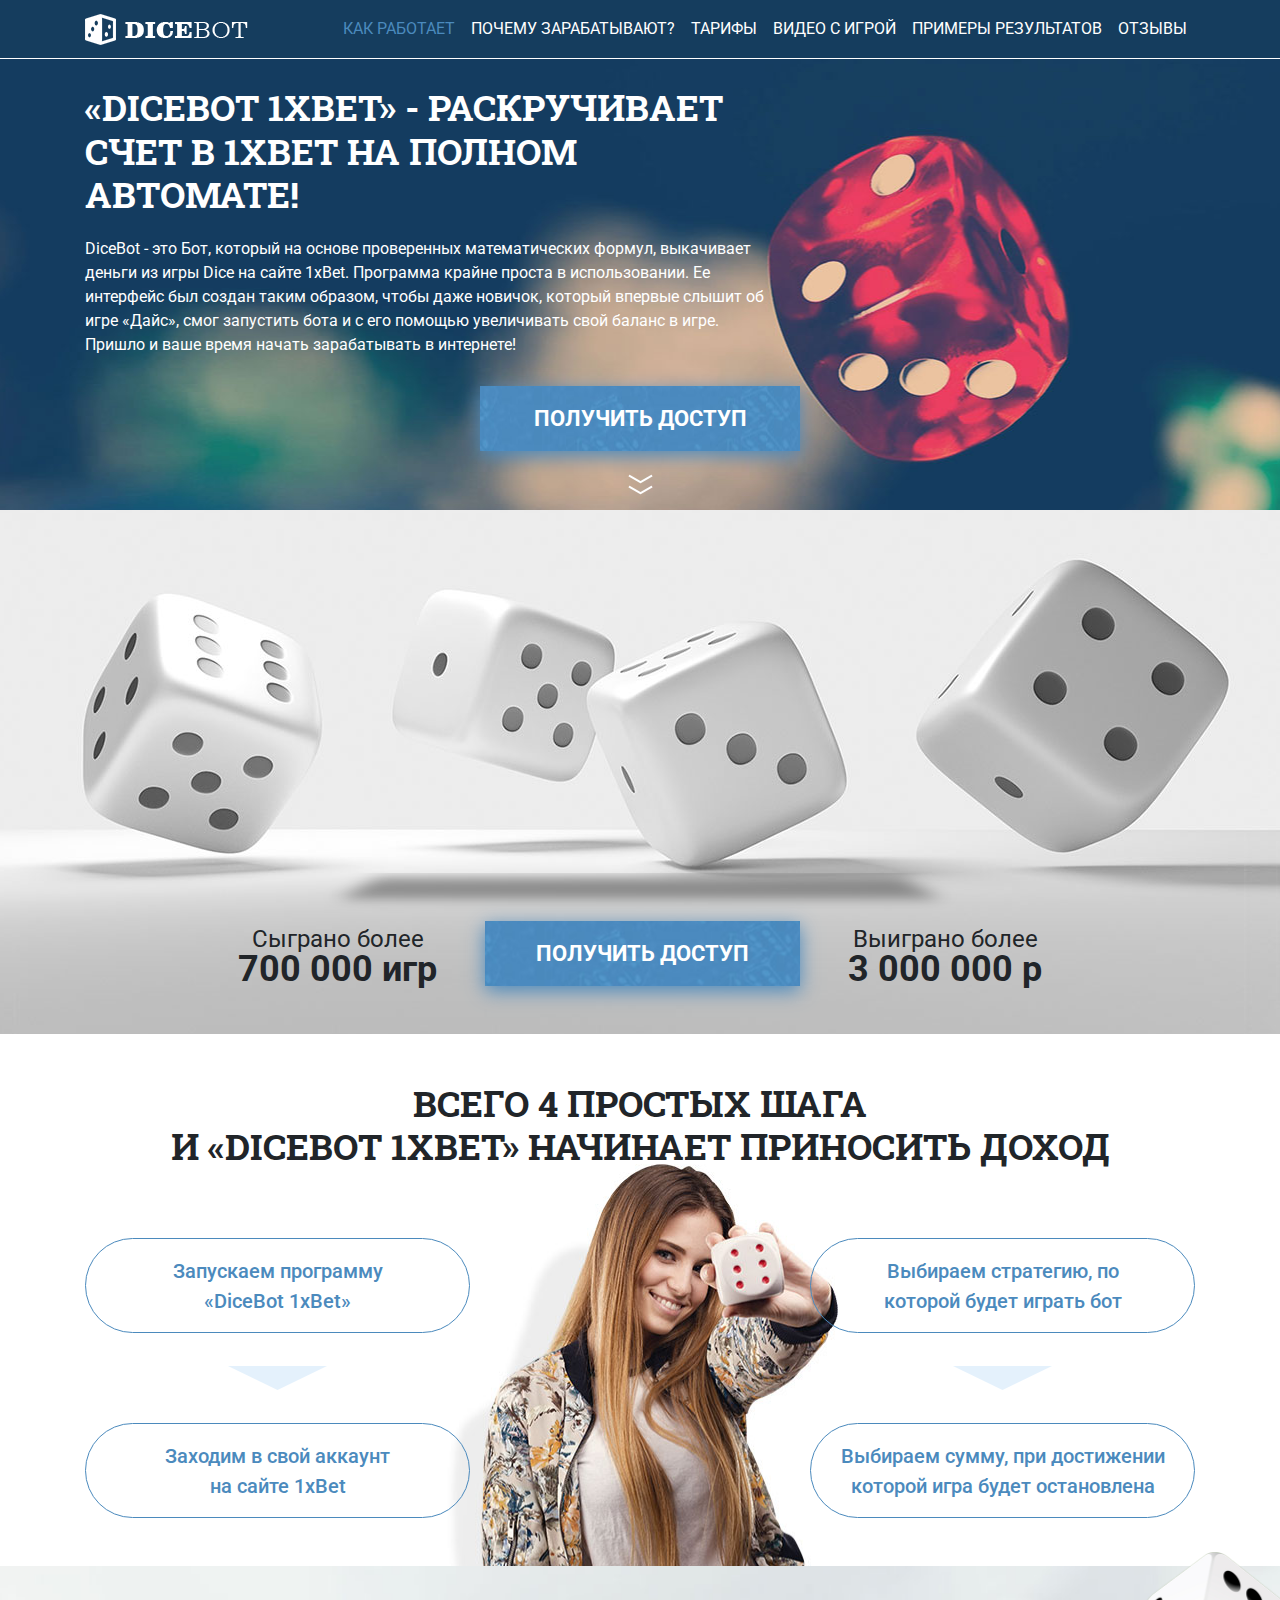
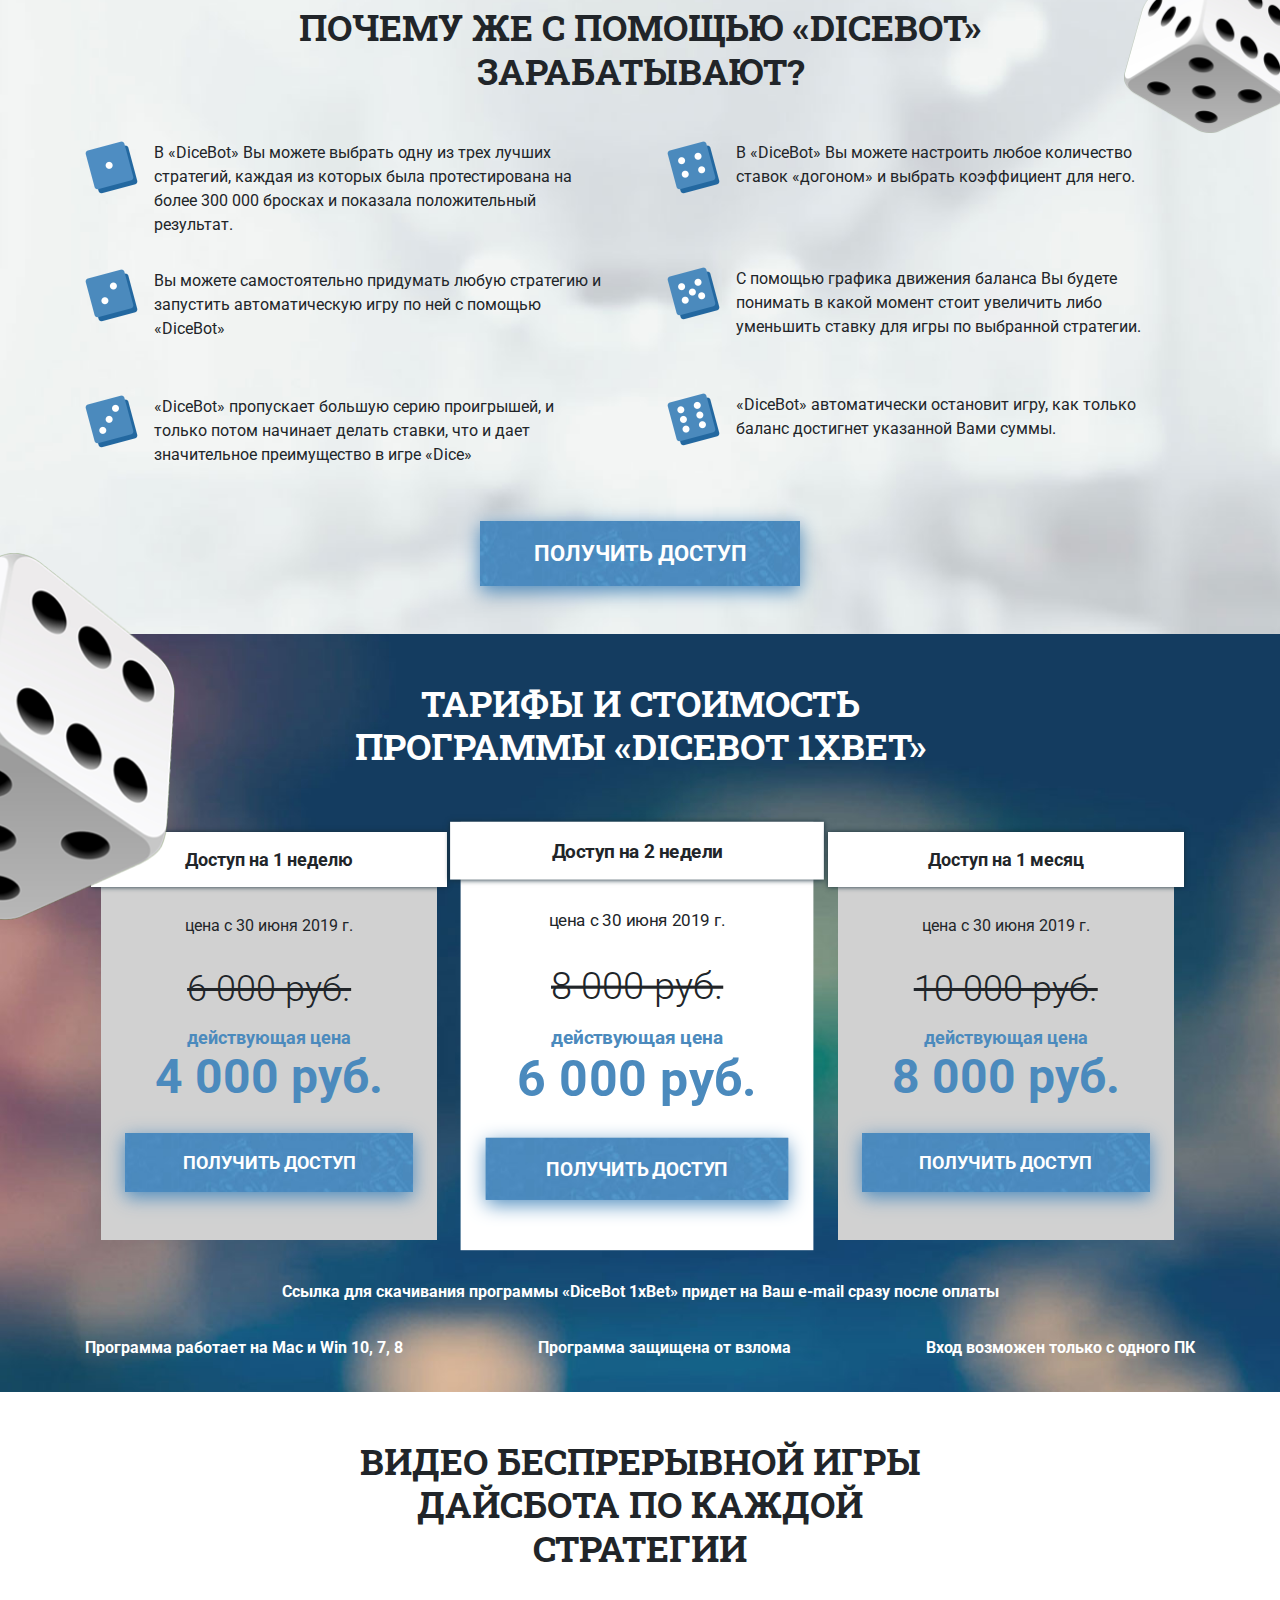
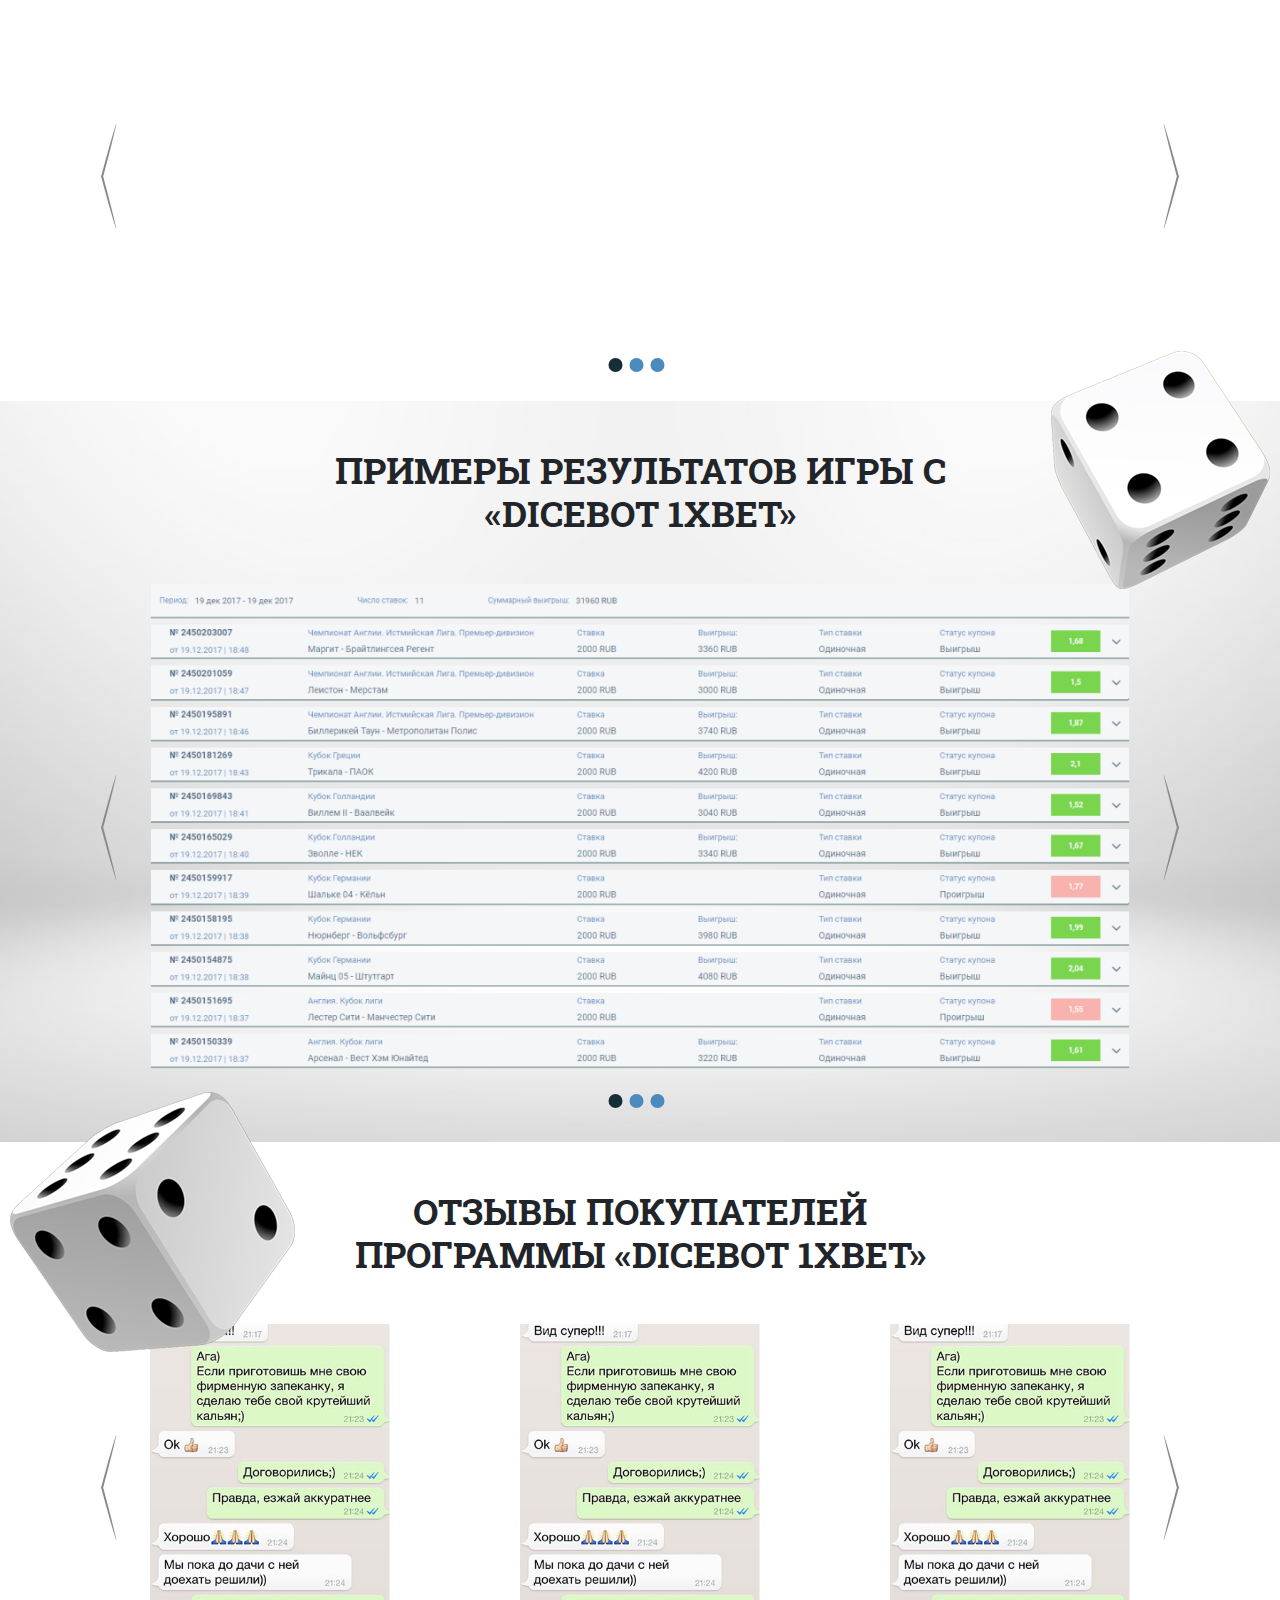
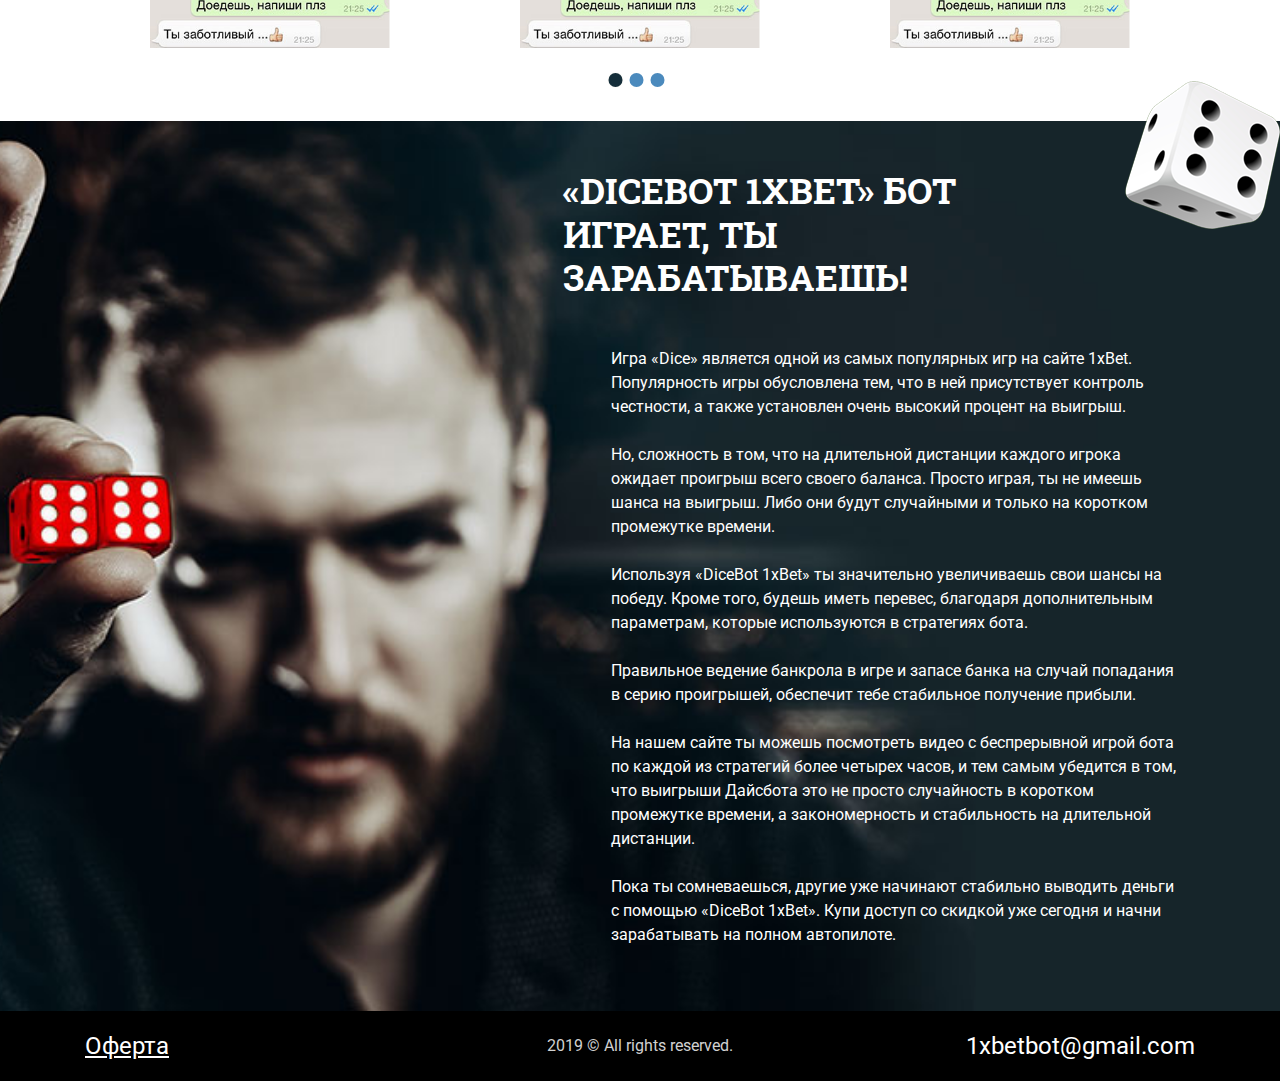
==== commit 6b11e36c: "Add files via upload" ====
--- a/app/index.html
+++ b/app/index.html
@@ -50,7 +50,7 @@
 
 <body>
 <div class="wrapper">
-    <header class="header">
+    <header class="header" id="home">
         <nav class="navbar fixed-top navbar-expand-lg navbar-dark bg-dark">
             <div class="container">
                 <a class="navbar-brand" href="/">
@@ -63,21 +63,24 @@
                 </button>
 
                 <div class="collapse navbar-collapse justify-content-end" id="navbarSupportedContent">
-                    <ul class="nav navbar-nav navbar-right">
-                        <li class="nav-item active">
-                            <a class="nav-link" href="#">Как работает</a>
-                        </li>
-                        <li class="nav-item">
-                            <a class="nav-link" href="#">почему зарабатывают?</a>
-                        </li>
-                        <li class="nav-item">
-                            <a class="nav-link" href="#">Тарифы</a>
-                        </li>
-                        <li class="nav-item">
-                            <a class="nav-link" href="#">примеры результатов</a>
-                        </li>
-                        <li class="nav-item">
-                            <a class="nav-link" href="#">Отзывы</a>
+                    <ul class="nav navbar-nav navbar-right ubermenu">
+                        <li class="nav-item">
+                            <a class="nav-link active" href="#home">Как работает</a>
+                        </li>
+                        <li class="nav-item">
+                            <a class="nav-link" href="#why">почему зарабатывают?</a>
+                        </li>
+                        <li class="nav-item">
+                            <a class="nav-link" href="#prices">Тарифы</a>
+                        </li>
+                        <li class="nav-item">
+                            <a class="nav-link" href="#video">Видео с игрой</a>
+                        </li>
+                        <li class="nav-item">
+                            <a class="nav-link" href="#examples">примеры результатов</a>
+                        </li>
+                        <li class="nav-item">
+                            <a class="nav-link" href="#votes">Отзывы</a>
                         </li>
                     </ul>
 
@@ -90,15 +93,15 @@
                     «DiceBot 1xBet» - Раскручивает счет в 1xBet на полном автомате!
                 </h1>
                 <p class="header-background-description text-white">
-                    Игра «Dice» является одной из самых популярных игр на сайте 1xBet. Популярность игры обусловлена
-                    тем, что в ней присутствует контроль честности, а также установлен очень высокий процент на выигрыш.
+                    DiceBot  - это Бот, который на основе проверенных математических формул, выкачивает  деньги из игры Dice на сайте 1xBet. Программа крайне проста в использовании. Ее интерфейс был создан таким образом, чтобы даже новичок, который впервые слышит об игре «Дайс», смог запустить бота и с его помощью увеличивать свой баланс в игре.<br>
+                    Пришло и ваше время начать зарабатывать в интернете!
+
                 </p>
                 <div class="header-background-button">
-                    <a href="" class="btn animate text-uppercase font-weight-bold" data-toggle="modal"
-                       data-target="#exampleModalCenter">Получить доступ</a>
+                    <a href="#prices" class="btn animate text-uppercase font-weight-bold nav-link">Получить доступ</a>
                 </div>
                 <div class="header-background-arrow text-center">
-                    <a href="" class="arrow-down">
+                    <a href="#intro" class="arrow-down nav-link">
                         <img src="images/arrow-down.png" alt="">
                     </a>
                 </div>
@@ -106,7 +109,7 @@
         </div>
     </header>
     <main class="main">
-        <section class="video d-flex flex-column justify-content-around align-items-center">
+        <section class="video d-flex flex-column justify-content-around align-items-center py-5" id="intro">
             <div class="video-content col-12 col-sm-8 col-md-6 mb-5 d-flex flex-column align-items-center position-relative">
                 <!--<div id="video-placeholder"></div>-->
                 <iframe width="560" height="315" src="https://www.youtube.com/embed/NTK3AhWrcL0" frameborder="0" allow="accelerometer; autoplay; encrypted-media; gyroscope; picture-in-picture" allowfullscreen></iframe>
@@ -117,15 +120,14 @@
                     Сыграно более <span>700 000 игр</span>
                 </div>
                 <div class="video-block-info mx-5 mt-3 mt-md-auto order-last order-md-1">
-                    <a href="" class="btn animate text-uppercase font-weight-bold" data-toggle="modal"
-                       data-target="#exampleModalCenter">Получить доступ</a>
+                    <a href="#prices" class="btn animate text-uppercase font-weight-bold nav-link">Получить доступ</a>
                 </div>
                 <div class="video-block-info order-first order-md-2">
                     Выиграно более <span>3 000 000 р</span>
                 </div>
             </div>
         </section>
-        <section class="steps pb-5">
+        <section class="steps pt-4 pb-5">
             <div class="container">
                 <h2 class="steps-title text-uppercase text-center font-weight-bold my-4">
                     Всего 4 простых шага<br>и «DiceBot 1xBet» начинает приносить доход
@@ -153,7 +155,7 @@
                 </div>
             </div>
         </section>
-        <section class="payment">
+        <section class="payment pt-3" id="why">
             <div class="container pt-4 pb-5 position-relative">
                 <h2 class="payment-title text-uppercase text-center font-weight-bold mb-5">
                     Почему же с помощью «DiceBot» зарабатывают?
@@ -166,7 +168,7 @@
                             </div>
                             <p class="payment-description">
                                 В «DiceBot» Вы можете выбрать одну из трех лучших стратегий,
-                                каждая из которых была протестирована на более 1 000 000
+                                каждая из которых была протестирована на более 300 000
                                 бросках и показала положительный результат.
                             </p>
                         </div>
@@ -222,13 +224,12 @@
                     </div>
                 </div>
                 <div class="payment-button text-center mx-5">
-                    <a href="" class="btn animate text-uppercase font-weight-bold" data-toggle="modal"
-                       data-target="#exampleModalCenter">Получить доступ</a>
+                    <a href="#prices" class="btn animate text-uppercase font-weight-bold nav-link">Получить доступ</a>
                 </div>
                 <div class="cube-1"></div>
             </div>
         </section>
-        <section class="rate pt-5 pb-4">
+        <section class="rate pt-5 pb-4" id="prices">
             <div class="container position-relative">
                 <h2 class="rate-title text-uppercase text-center font-weight-bold text-white mb-5">
                     Тарифы и стоимость программы «DICEBOT 1XBET»
@@ -239,7 +240,7 @@
                             Доступ на 1 неделю
                         </div>
                         <div class="rate-block-price-body d-flex flex-column align-items-center">
-                            <span class="mt-2 mb-4">цена с 15 июня 2019 г.</span>
+                            <span class="mt-2 mb-4">цена с 30 июня 2019 г.</span>
                             <span class="price-old mb-2">6 000 руб.</span>
                             <span><strong>действующая цена</strong></span>
                             <span class="price">4 000 руб.</span>
@@ -249,12 +250,12 @@
                                data-target="#exampleModalCenter">Получить доступ</a>
                         </div>
                     </div>
-                    <div class="rate-block-price d-flex flex-column animate scale m-3 p-4 pb-5">
+                    <div class="rate-block-price d-flex flex-column animate scale m-3 p-4 pb-5 rate-block-price-active">
                         <div class="rate-block-price-header">
                             Доступ на 2 недели
                         </div>
                         <div class="rate-block-price-body d-flex flex-column align-items-center">
-                            <span class="mt-2 mb-4">цена с 15 июня 2019 г.</span>
+                            <span class="mt-2 mb-4">цена с 30 июня 2019 г.</span>
                             <span class="price-old mb-2">8 000 руб.</span>
                             <span><strong>действующая цена</strong></span>
                             <span class="price">6 000 руб.</span>
@@ -269,7 +270,7 @@
                             Доступ на 1 месяц
                         </div>
                         <div class="rate-block-price-body d-flex flex-column align-items-center">
-                            <span class="mt-2 mb-4">цена с 15 июня 2019 г.</span>
+                            <span class="mt-2 mb-4">цена с 30 июня 2019 г.</span>
                             <span class="price-old mb-2">10 000 руб.</span>
                             <span><strong>действующая цена</strong></span>
                             <span class="price">8 000 руб.</span>
@@ -285,22 +286,22 @@
                 </div>
                 <div class="font-weight-bold text-white mt-4 d-flex flex-column flex-lg-row align-items-center justify-content-between">
                     <p class="my-2">
-                        Программа работает на Win 10, 7, 8
+                        Программа работает на Mac и Win 10, 7, 8
                     </p>
                     <p class="my-2">
                         Программа защищена от взлома
                     </p>
                     <p class="my-2">
-                        Вход возможет только с одного ПК
+                        Вход возможен только с одного ПК
                     </p>
                 </div>
                 <div class="cube-2"></div>
             </div>
         </section>
-        <section class="games">
+        <section class="games" id="video">
             <div class="container pt-5 pb-4 mb-4">
                 <h2 class="games-title text-uppercase text-center font-weight-bold mb-5">
-                    Видео беспрерывной игры
+                    Видео беспрерывной игры Дайсбота по каждой стратегии
                 </h2>
                 <div class="jcarousel-wrapper">
                     <div class="jcarousel games-jcarousel">
@@ -324,7 +325,7 @@
                 </div>
             </div>
         </section>
-        <section class="examples">
+        <section class="examples" id="examples">
             <div class="container pt-5 pb-4 mb-4 position-relative">
                 <h2 class="examples-title text-uppercase text-center font-weight-bold mb-5">
                     Примеры результатов игры с «DiceBot 1xBet»
@@ -352,7 +353,7 @@
                 <div class="cube-3"></div>
             </div>
         </section>
-        <section class="votes">
+        <section class="votes" id="votes">
             <div class="container pt-5 pb-4 mb-4 position-relative">
                 <h2 class="votes-title text-uppercase text-center font-weight-bold mb-5">
                     отзывы покупателей программы «DiceBot 1xBet»
@@ -386,14 +387,15 @@
             <div class="container py-5 d-flex justify-content-end">
                 <div class="col-12 col-sm-9 col-md-8 col-lg-7">
                     <h2 class="description-title text-uppercase text-white mb-5">
-                        Описание программы «DiceBot 1xBet»
+                        «DiceBot 1xBet»  Бот играет, ты зарабатываешь!
                     </h2>
                     <p class="pl-0 pl-sm-5 text-white">
-                        Proin gravida nibh vel velit auctor aliquet. Aenean sollicitudin, lorem quis bibendum auctor, nisi elit consequat ipsum, nec sagittis sem nibh id elit. Duis sed odio sit amet nibh vulputate cursus a sit amet mauris. Morbi accumsan ipsum velit. Nam nec tellus a odio tincidunt auctor a ornare odio.
-                        <br><br>
-                        Sed non  mauris vitae erat consequat auctor eu in elit.
-                        <br><br>
-                        Class aptent taciti sociosqu ad litora torquent per conubia nostra, per inceptos himenaeos. Mauris in erat justo. Nullam ac urna eu felis dapibus condimentum sit amet a augue. Sed non neque elit. Sed ut imperdiet nisi.
+                        Игра «Dice» является одной из самых популярных игр на сайте 1xBet. Популярность игры обусловлена тем, что в ней присутствует контроль честности, а также установлен очень высокий процент на выигрыш.<br><br>
+                        Но, сложность в том, что на длительной дистанции каждого игрока ожидает проигрыш всего своего баланса. Просто играя, ты не имеешь шанса на выигрыш. Либо они будут случайными и только на коротком промежутке времени.<br><br>
+                        Используя «DiceBot 1xBet» ты значительно увеличиваешь свои шансы на победу. Кроме того, будешь иметь перевес, благодаря дополнительным параметрам, которые используются в стратегиях бота.<br><br>
+                        Правильное ведение банкрола в игре и запасе банка на случай попадания в серию проигрышей, обеспечит тебе стабильное получение прибыли.<br><br>
+                        На нашем сайте ты можешь посмотреть видео с беспрерывной игрой бота по каждой из стратегий более четырех часов, и тем самым убедится в том, что выигрыши Дайсбота это не просто случайность в коротком промежутке времени, а закономерность и стабильность на длительной дистанции.<br><br>
+                        Пока ты сомневаешься, другие уже начинают стабильно выводить деньги с помощью «DiceBot 1xBet». Купи доступ со скидкой уже сегодня и начни зарабатывать на полном автопилоте.
                     </p>
                 </div>
             </div>
@@ -409,30 +411,6 @@
     </footer>
 
     <a id="back-to-top" class="back-to-top"><i class="fa fa-chevron-up"></i></a>
-</div>
-
-<!-- Modal -->
-<div class="modal fade" id="exampleModalCenter" tabindex="-1" role="dialog" aria-labelledby="exampleModalCenterTitle"
-     aria-hidden="true">
-    <div class="modal-dialog modal-dialog-centered" role="document">
-        <div class="modal-content">
-            <div class="modal-header">
-                <h5 class="modal-title" id="exampleModalLongTitle">Modal title</h5>
-                <button type="button" class="close" data-dismiss="modal" aria-label="Close">
-                    <span aria-hidden="true">&times;</span>
-                </button>
-            </div>
-            <div class="modal-body">
-                <p>Lorem ipsum dolor sit amet consectetur adipisicing elit. Similique omnis ab veniam, repellat
-                    asperiores assumenda harum saepe delectus quisquam aliquam ex quaerat, porro deserunt, itaque
-                    recusandae accusantium quos? Molestiae, at.</p>
-            </div>
-            <div class="modal-footer">
-                <!--<button type="button" class="btn btn-secondary" data-dismiss="modal">Close</button>-->
-                <!--<button type="button" class="btn btn-primary">Save changes</button>-->
-            </div>
-        </div>
-    </div>
 </div>
 
 <script src="js/jquery-1.12.4.min.js"></script>
--- a/app/css/styles.css
+++ b/app/css/styles.css
@@ -47,8 +47,6 @@
 
 a, a:hover {
   color: #4b8abd;
-  -o-transition: .3s;
-  -moz-transition: .3s;
   transition: .3s; }
 
 .clearfix:after, .clearfix:before {
@@ -64,6 +62,9 @@
   margin: 0;
   padding: 0;
   overflow: hidden; }
+
+.webkit-fill-available {
+  height: -webkit-fill-available; }
 
 #back-to-top {
   color: #ffffff;
@@ -106,16 +107,13 @@
 .scale:hover {
   -moz-transform: scale(1.05);
   -ms-transform: scale(1.05);
+  -webkit-transform: scale(1.05);
   -o-transform: scale(1.05);
   transform: scale(1.05); }
 
 .animate {
-  -o-transition: .3s;
-  -moz-transition: .3s;
   transition: .3s; }
   .animate:hover {
-    -o-transition: .3s;
-    -moz-transition: .3s;
     transition: .3s; }
 
 .jcarousel-wrapper {
@@ -139,19 +137,13 @@
   width: 200px;
   float: left;
   -moz-box-sizing: border-box;
+  -webkit-box-sizing: border-box;
   box-sizing: border-box;
   padding-left: 65px;
   padding-right: 65px;
   position: relative;
-  display: -moz-box;
-  display: -ms-flexbox;
   display: flex;
-  -moz-box-orient: vertical;
-  -moz-box-direction: normal;
-  -ms-flex-direction: column;
   flex-direction: column;
-  -moz-box-align: center;
-  -ms-flex-align: center;
   align-items: center; }
 
 .jcarousel img.avatar {
@@ -175,6 +167,8 @@
   text-align: center;
   color: #fff;
   text-decoration: none;
+  -webkit-border-radius: 30px;
+  -moz-border-radius: 30px;
   border-radius: 30px; }
 
 .jcarousel-control-prev {
@@ -190,9 +184,8 @@
   position: absolute;
   bottom: -40px;
   left: 50%;
+  -webkit-transform: translate(-50%, 0);
   -ms-transform: translate(-50%, 0);
-  -moz-transform: translate(-50%, 0);
-  -o-transform: translate(-50%, 0);
   transform: translate(-50%, 0);
   margin: 0;
   text-align: center; }
@@ -214,7 +207,46 @@
   background: #152e3a;
   color: #ffffff;
   opacity: 1;
+  -webkit-box-shadow: 0 0 2px #F0EFE7;
+  -moz-box-shadow: 0 0 2px #F0EFE7;
   box-shadow: 0 0 2px #F0EFE7; }
+
+.text-blue {
+  color: #4b8abd; }
+
+.success-title {
+  font-size: 36px;
+  font-family: 'Roboto Slab', sans-serif;
+  padding-left: 22%;
+  padding-right: 22%; }
+  @media screen and (max-width: 1199px) {
+    .success-title {
+      font-size: 32px; } }
+  @media screen and (max-width: 767px) {
+    .success-title {
+      font-size: 24px; } }
+
+.success-block {
+  width: 100%; }
+  .success-block-description {
+    width: 100%; }
+    .success-block-description span {
+      display: inline-block;
+      width: 45%; }
+
+.success .cube-1 {
+  width: 160px;
+  height: 160px;
+  display: block;
+  position: absolute;
+  right: 0;
+  top: 0;
+  background: url("../images/cube-2.png") center center no-repeat;
+  background-size: contain; }
+  @media screen and (max-width: 1199px) {
+    .success .cube-1 {
+      width: 120px;
+      height: 120px; } }
 
 /*!
  * Header content
@@ -228,12 +260,18 @@
       height: auto;
       padding-bottom: 20px; } }
   .header .navbar {
-    text-transform: uppercase; }
+    text-transform: uppercase;
+    border-bottom: 1px solid #fff; }
+    @media screen and (max-width: 1199px) {
+      .header .navbar-brand img {
+        width: 120px; } }
     .header .navbar.bg-dark {
       background-color: #153d5e !important; }
-    .header .navbar .nav-item.active .nav-link {
-      color: #4b8abd;
-      font-weight: 500; }
+    @media screen and (max-width: 1199px) {
+      .header .navbar .nav {
+        font-size: 14px; } }
+    .header .navbar .nav-item .nav-link.active {
+      color: #4b8abd; }
     .header .navbar .nav-link {
       color: #ffffff; }
       @media screen and (max-width: 991px) {
@@ -375,14 +413,8 @@
         font-size: 20px;
         font-weight: 500;
         border-radius: 50px;
-        display: -moz-box;
-        display: -ms-flexbox;
         display: flex;
-        -moz-box-align: center;
-        -ms-flex-align: center;
         align-items: center;
-        -moz-box-pack: center;
-        -ms-flex-pack: center;
         justify-content: center; }
         @media screen and (max-width: 1199px) {
           .main .steps-block-info-text {
@@ -476,7 +508,6 @@
   .main .rate-block-price {
     background: #d1d1d1;
     position: relative;
-    width: -moz-calc(33% - 30px);
     width: calc(33% - 30px); }
     @media screen and (max-width: 991px) {
       .main .rate-block-price {
@@ -484,6 +515,9 @@
     @media screen and (max-width: 767px) {
       .main .rate-block-price {
         width: 75%; } }
+    .main .rate-block-price.rate-block-price-active {
+      transform: scale(1.05);
+      background: #ffffff; }
     .main .rate-block-price:hover {
       background: #ffffff; }
     .main .rate-block-price-header {
@@ -491,19 +525,12 @@
       position: absolute;
       left: -10px;
       top: 0;
-      width: -moz-calc(100% + 20px);
       width: calc(100% + 20px);
       height: 55px;
       font-size: 18px;
       font-weight: bold;
-      display: -moz-box;
-      display: -ms-flexbox;
       display: flex;
-      -moz-box-pack: center;
-      -ms-flex-pack: center;
       justify-content: center;
-      -moz-box-align: center;
-      -ms-flex-align: center;
       align-items: center;
       box-shadow: 0px 0 5px 0px #152e3a; }
     .main .rate-block-price-body {
@@ -691,3 +718,30 @@
   .footer .copyright .rights {
     color: #d1d1d1;
     font-size: initial; }
+  .footer .description-title {
+        padding-right: 80px; } }
+
+.footer .copyright {
+  background: #000;
+  height: 70px;
+  color: #ffffff;
+  font-size: 24px; }
+  @media screen and (max-width: 1199px) {
+    .footer .copyright {
+      font-size: 22px; } }
+  @media screen and (max-width: 991px) {
+    .footer .copyright {
+      height: auto; } }
+  .footer .copyright p {
+    display: block;
+    width: 33%; }
+    @media screen and (max-width: 991px) {
+      .footer .copyright p {
+        width: 100%; } }
+  .footer .copyright a {
+    color: #ffffff; }
+    .footer .copyright a:hover {
+      color: #4b8abd; }
+  .footer .copyright .rights {
+    color: #d1d1d1;
+    font-size: initial; }
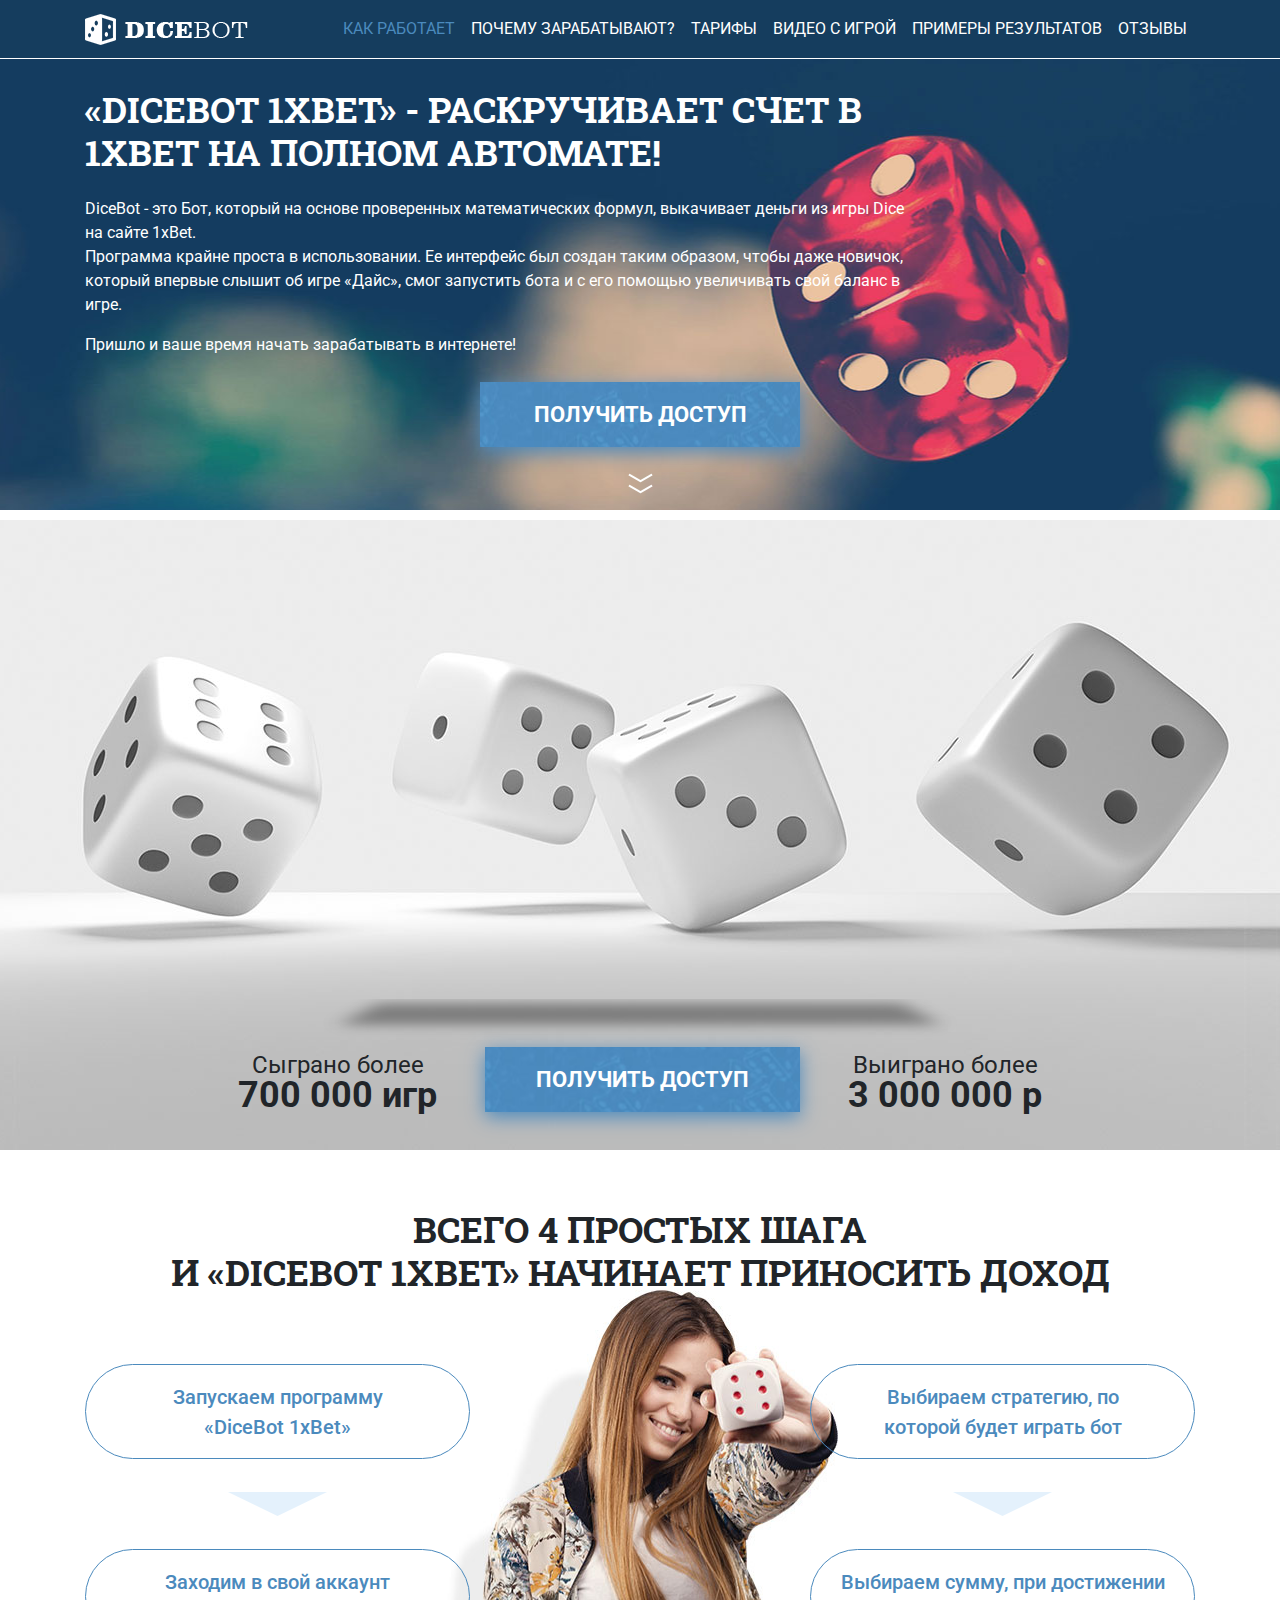
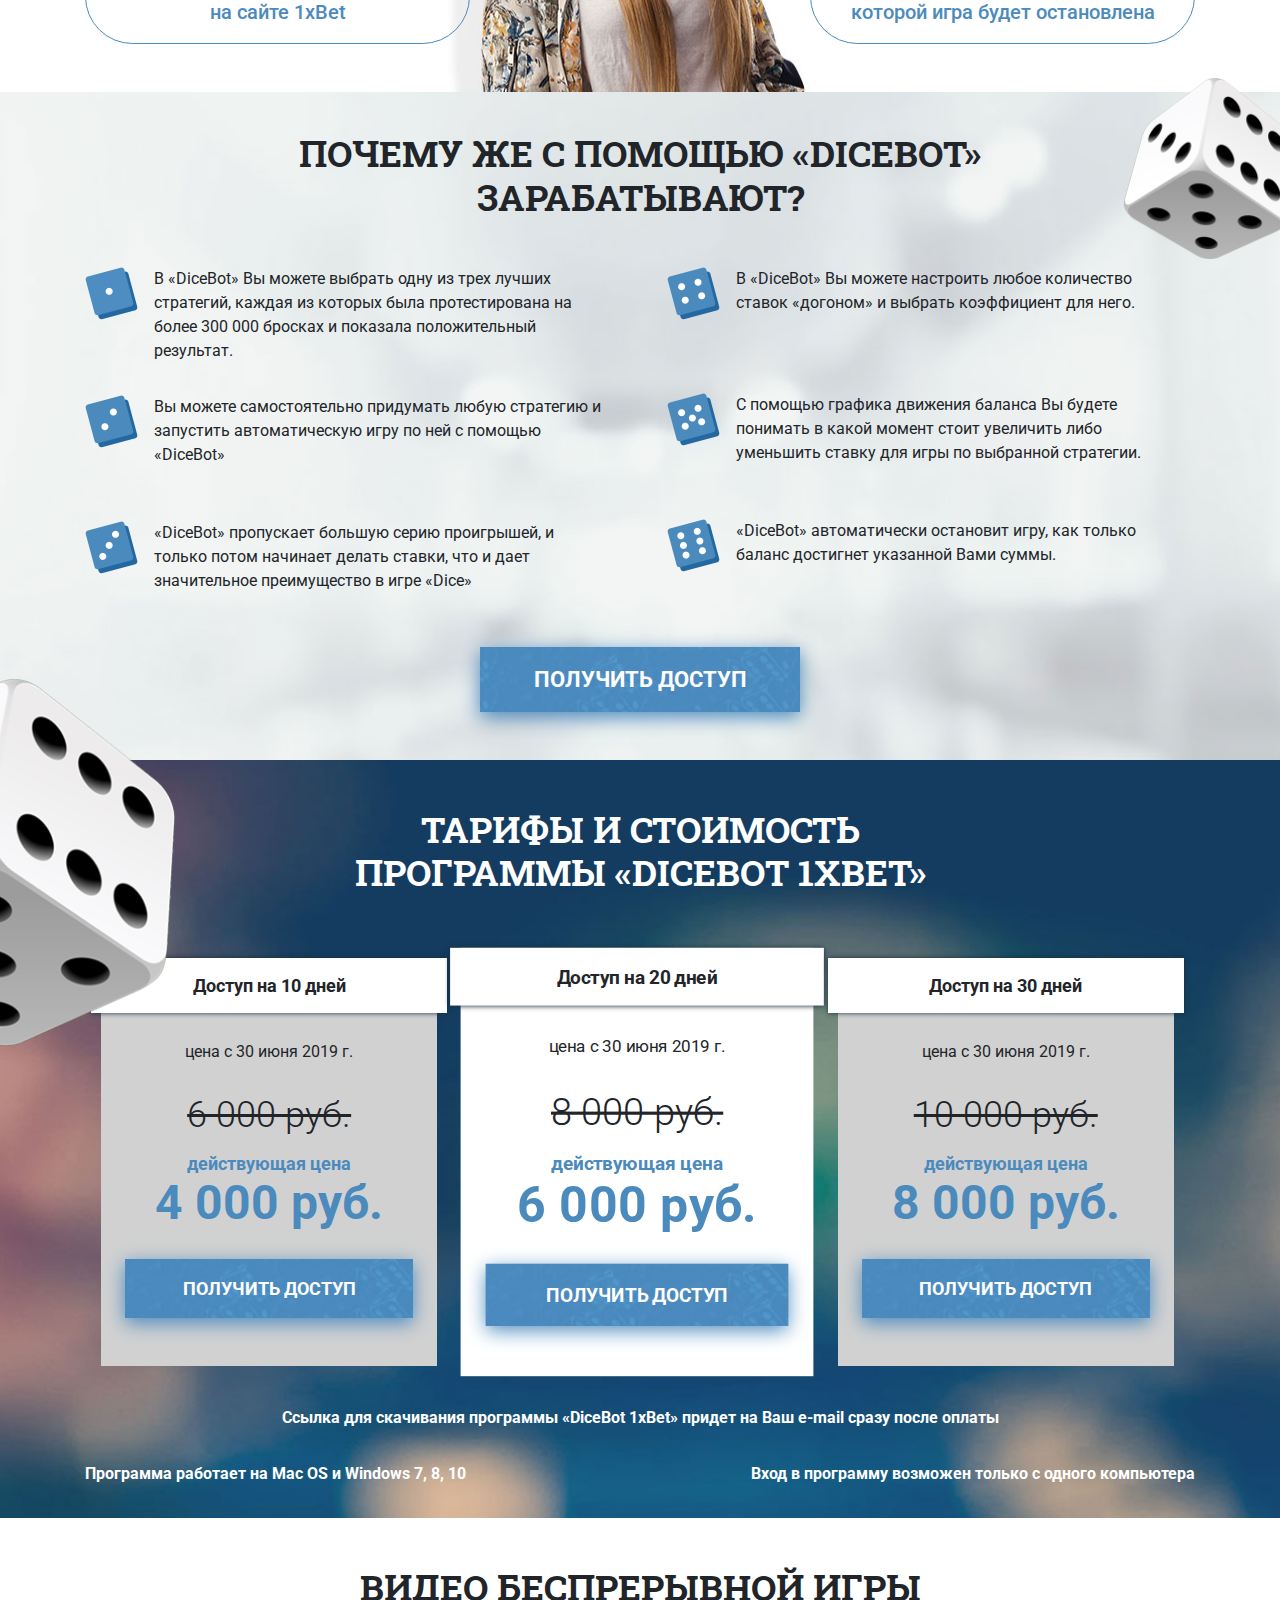
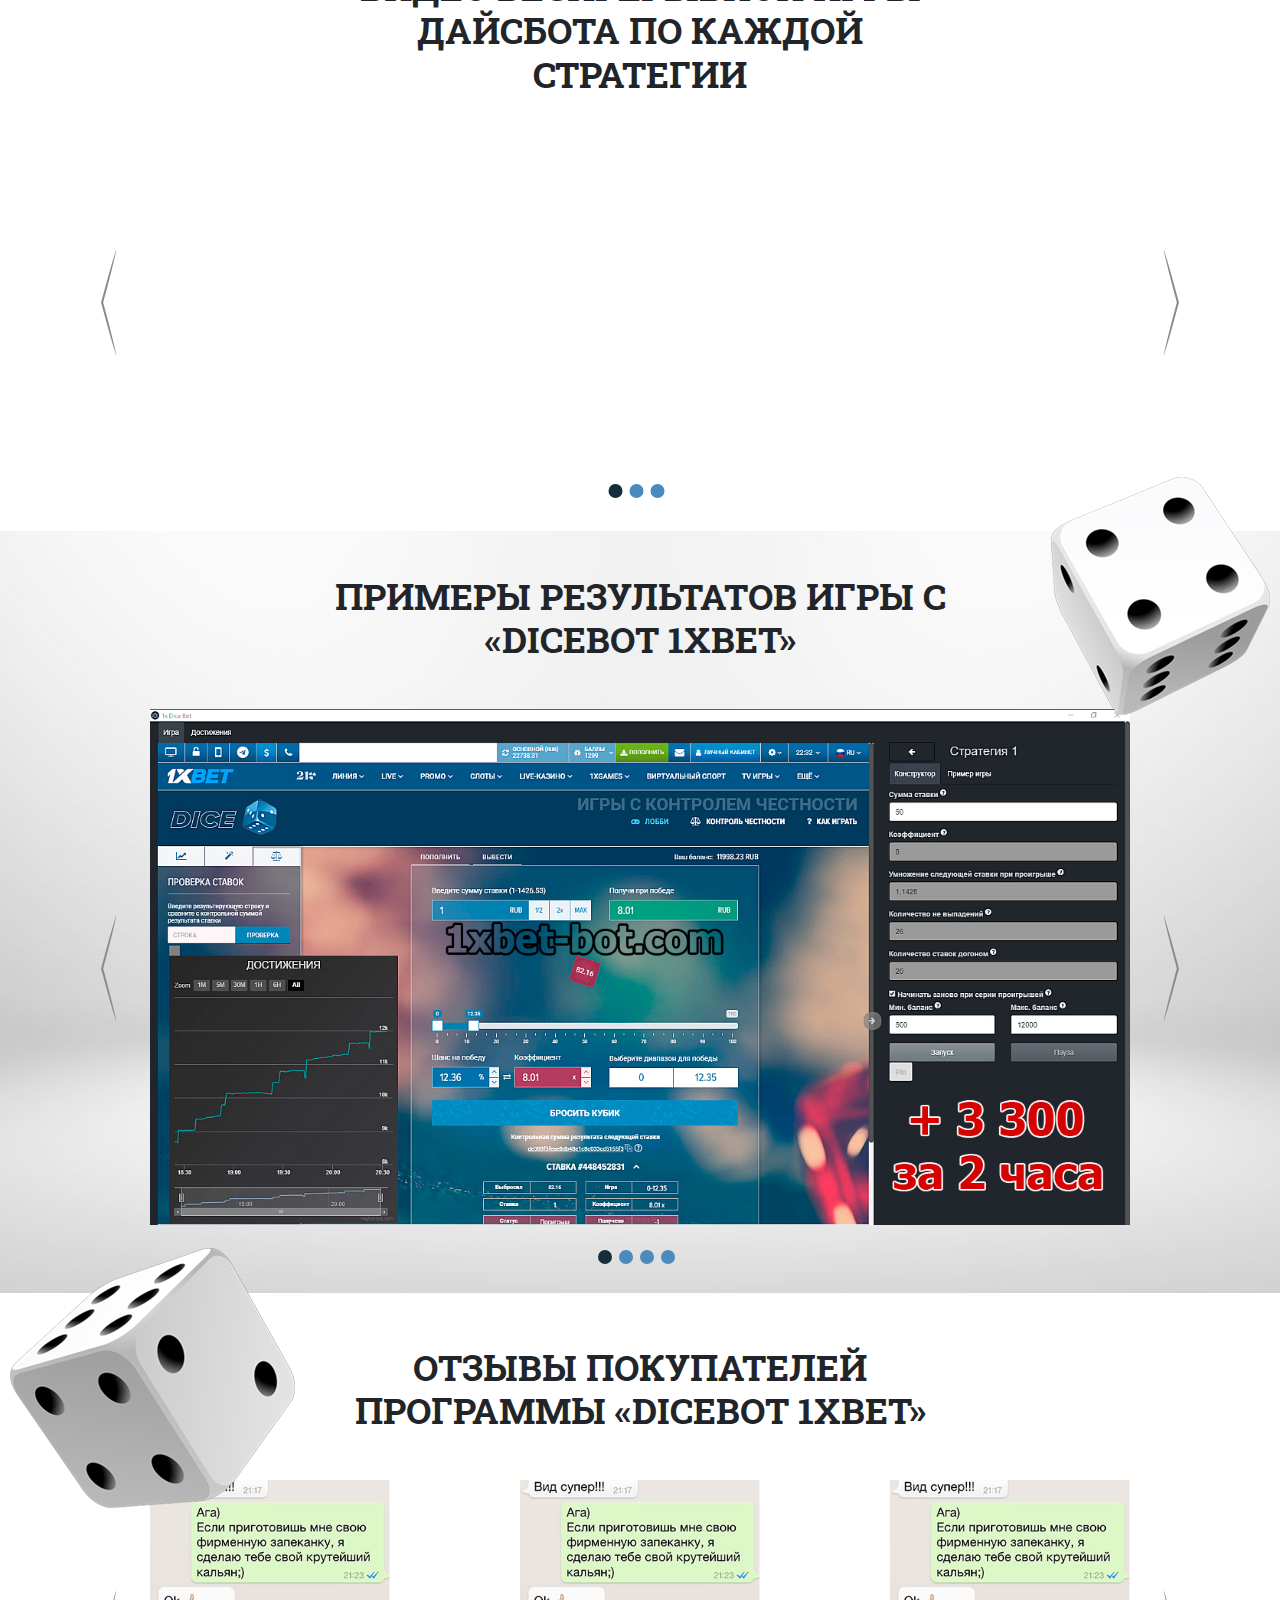
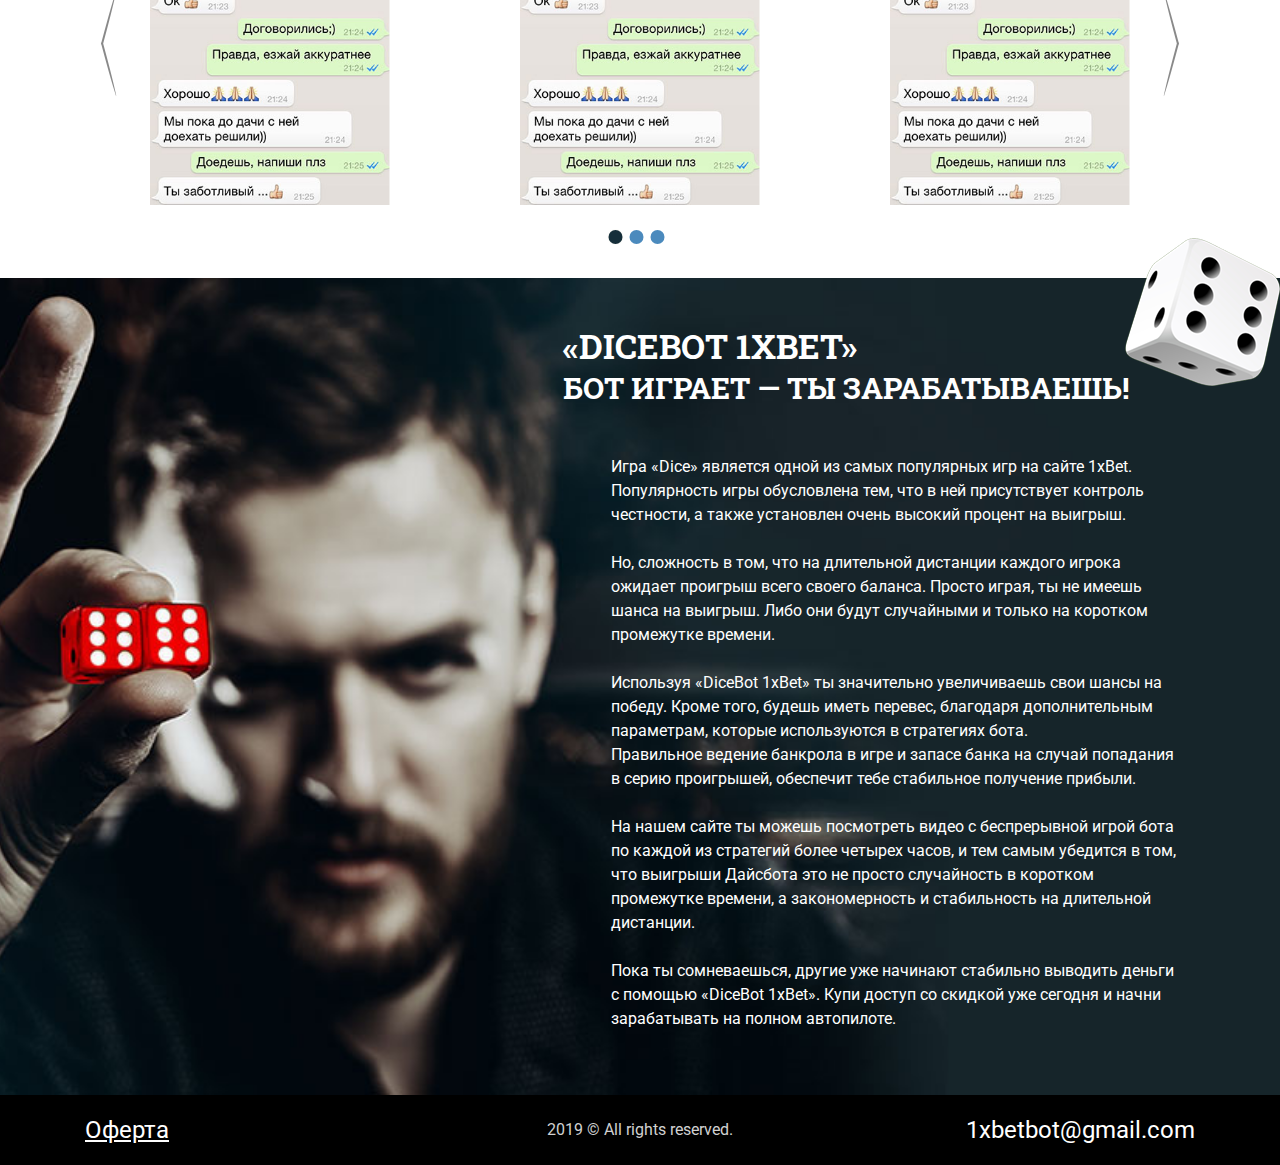
==== commit 6c32e652: "Add files via upload" ====
--- a/app/index.html
+++ b/app/index.html
@@ -93,8 +93,8 @@
                     «DiceBot 1xBet» - Раскручивает счет в 1xBet на полном автомате!
                 </h1>
                 <p class="header-background-description text-white">
-                    DiceBot  - это Бот, который на основе проверенных математических формул, выкачивает  деньги из игры Dice на сайте 1xBet. Программа крайне проста в использовании. Ее интерфейс был создан таким образом, чтобы даже новичок, который впервые слышит об игре «Дайс», смог запустить бота и с его помощью увеличивать свой баланс в игре.<br>
-                    Пришло и ваше время начать зарабатывать в интернете!
+                    DiceBot  - это Бот, который на основе проверенных математических формул, выкачивает  деньги из игры Dice на сайте 1xBet.<br>Программа крайне проста в использовании. Ее интерфейс был создан таким образом, чтобы даже новичок, который впервые слышит об игре «Дайс», смог запустить бота и с его помощью увеличивать свой баланс в игре.</p>
+                <p class="header-background-description text-white">Пришло и ваше время начать зарабатывать в интернете!
 
                 </p>
                 <div class="header-background-button">
@@ -112,7 +112,7 @@
         <section class="video d-flex flex-column justify-content-around align-items-center py-5" id="intro">
             <div class="video-content col-12 col-sm-8 col-md-6 mb-5 d-flex flex-column align-items-center position-relative">
                 <!--<div id="video-placeholder"></div>-->
-                <iframe width="560" height="315" src="https://www.youtube.com/embed/NTK3AhWrcL0" frameborder="0" allow="accelerometer; autoplay; encrypted-media; gyroscope; picture-in-picture" allowfullscreen></iframe>
+                <iframe width="784" height="441" src="https://www.youtube.com/embed/NTK3AhWrcL0" frameborder="0" allow="accelerometer; autoplay; encrypted-media; gyroscope; picture-in-picture" allowfullscreen></iframe>
                 <div class="video-shadow"></div>
             </div>
             <div class="video-block d-flex flex-column flex-md-row align-items-center align-items-center">
@@ -237,7 +237,7 @@
                 <div class="rate-block d-flex flex-column flex-lg-row align-items-center">
                     <div class="rate-block-price d-flex flex-column animate scale m-3 p-4 pb-5">
                         <div class="rate-block-price-header">
-                            Доступ на 1 неделю
+                            Доступ на 10 дней
                         </div>
                         <div class="rate-block-price-body d-flex flex-column align-items-center">
                             <span class="mt-2 mb-4">цена с 30 июня 2019 г.</span>
@@ -252,7 +252,7 @@
                     </div>
                     <div class="rate-block-price d-flex flex-column animate scale m-3 p-4 pb-5 rate-block-price-active">
                         <div class="rate-block-price-header">
-                            Доступ на 2 недели
+                            Доступ на 20 дней
                         </div>
                         <div class="rate-block-price-body d-flex flex-column align-items-center">
                             <span class="mt-2 mb-4">цена с 30 июня 2019 г.</span>
@@ -267,7 +267,7 @@
                     </div>
                     <div class="rate-block-price d-flex flex-column animate scale m-3 p-4 pb-5">
                         <div class="rate-block-price-header">
-                            Доступ на 1 месяц
+                            Доступ на 30 дней
                         </div>
                         <div class="rate-block-price-body d-flex flex-column align-items-center">
                             <span class="mt-2 mb-4">цена с 30 июня 2019 г.</span>
@@ -286,13 +286,10 @@
                 </div>
                 <div class="font-weight-bold text-white mt-4 d-flex flex-column flex-lg-row align-items-center justify-content-between">
                     <p class="my-2">
-                        Программа работает на Mac и Win 10, 7, 8
+                        Программа работает на Mac OS и Windows 7, 8, 10
                     </p>
                     <p class="my-2">
-                        Программа защищена от взлома
-                    </p>
-                    <p class="my-2">
-                        Вход возможен только с одного ПК
+                        Вход в программу возможен только с одного компьютера
                     </p>
                 </div>
                 <div class="cube-2"></div>
@@ -334,13 +331,16 @@
                     <div class="jcarousel games-jcarousel">
                         <ul>
                             <li>
-                                <img src="images/symple.png" class="img-fluid" alt="">
-                            </li>
-                            <li>
-                                <img src="images/symple.png" class="img-fluid" alt="">
-                            </li>
-                            <li>
-                                <img src="images/symple.png" class="img-fluid" alt="">
+                                <img src="images/symple1.jpg" class="img-fluid" alt="">
+                            </li>
+                            <li>
+                                <img src="images/symple2.jpg" class="img-fluid" alt="">
+                            </li>
+                            <li>
+                                <img src="images/symple3.jpg" class="img-fluid" alt="">
+                            </li>
+                            <li>
+                                <img src="images/symple4.jpg" class="img-fluid" alt="">
                             </li>
                         </ul>
                     </div>
@@ -387,12 +387,12 @@
             <div class="container py-5 d-flex justify-content-end">
                 <div class="col-12 col-sm-9 col-md-8 col-lg-7">
                     <h2 class="description-title text-uppercase text-white mb-5">
-                        «DiceBot 1xBet»  Бот играет, ты зарабатываешь!
+                        «DiceBot 1xBet»<br><span>Бот играет — ты зарабатываешь!</span>
                     </h2>
                     <p class="pl-0 pl-sm-5 text-white">
                         Игра «Dice» является одной из самых популярных игр на сайте 1xBet. Популярность игры обусловлена тем, что в ней присутствует контроль честности, а также установлен очень высокий процент на выигрыш.<br><br>
                         Но, сложность в том, что на длительной дистанции каждого игрока ожидает проигрыш всего своего баланса. Просто играя, ты не имеешь шанса на выигрыш. Либо они будут случайными и только на коротком промежутке времени.<br><br>
-                        Используя «DiceBot 1xBet» ты значительно увеличиваешь свои шансы на победу. Кроме того, будешь иметь перевес, благодаря дополнительным параметрам, которые используются в стратегиях бота.<br><br>
+                        Используя «DiceBot 1xBet» ты значительно увеличиваешь свои шансы на победу. Кроме того, будешь иметь перевес, благодаря дополнительным параметрам, которые используются в стратегиях бота.<br>
                         Правильное ведение банкрола в игре и запасе банка на случай попадания в серию проигрышей, обеспечит тебе стабильное получение прибыли.<br><br>
                         На нашем сайте ты можешь посмотреть видео с беспрерывной игрой бота по каждой из стратегий более четырех часов, и тем самым убедится в том, что выигрыши Дайсбота это не просто случайность в коротком промежутке времени, а закономерность и стабильность на длительной дистанции.<br><br>
                         Пока ты сомневаешься, другие уже начинают стабильно выводить деньги с помощью «DiceBot 1xBet». Купи доступ со скидкой уже сегодня и начни зарабатывать на полном автопилоте.
--- a/app/css/styles.css
+++ b/app/css/styles.css
@@ -47,6 +47,8 @@
 
 a, a:hover {
   color: #4b8abd;
+  -o-transition: .3s;
+  -moz-transition: .3s;
   transition: .3s; }
 
 .clearfix:after, .clearfix:before {
@@ -107,13 +109,16 @@
 .scale:hover {
   -moz-transform: scale(1.05);
   -ms-transform: scale(1.05);
-  -webkit-transform: scale(1.05);
   -o-transform: scale(1.05);
   transform: scale(1.05); }
 
 .animate {
+  -o-transition: .3s;
+  -moz-transition: .3s;
   transition: .3s; }
   .animate:hover {
+    -o-transition: .3s;
+    -moz-transition: .3s;
     transition: .3s; }
 
 .jcarousel-wrapper {
@@ -137,13 +142,19 @@
   width: 200px;
   float: left;
   -moz-box-sizing: border-box;
-  -webkit-box-sizing: border-box;
   box-sizing: border-box;
   padding-left: 65px;
   padding-right: 65px;
   position: relative;
+  display: -moz-box;
+  display: -ms-flexbox;
   display: flex;
+  -moz-box-orient: vertical;
+  -moz-box-direction: normal;
+  -ms-flex-direction: column;
   flex-direction: column;
+  -moz-box-align: center;
+  -ms-flex-align: center;
   align-items: center; }
 
 .jcarousel img.avatar {
@@ -167,8 +178,6 @@
   text-align: center;
   color: #fff;
   text-decoration: none;
-  -webkit-border-radius: 30px;
-  -moz-border-radius: 30px;
   border-radius: 30px; }
 
 .jcarousel-control-prev {
@@ -184,8 +193,9 @@
   position: absolute;
   bottom: -40px;
   left: 50%;
-  -webkit-transform: translate(-50%, 0);
   -ms-transform: translate(-50%, 0);
+  -moz-transform: translate(-50%, 0);
+  -o-transform: translate(-50%, 0);
   transform: translate(-50%, 0);
   margin: 0;
   text-align: center; }
@@ -207,8 +217,6 @@
   background: #152e3a;
   color: #ffffff;
   opacity: 1;
-  -webkit-box-shadow: 0 0 2px #F0EFE7;
-  -moz-box-shadow: 0 0 2px #F0EFE7;
   box-shadow: 0 0 2px #F0EFE7; }
 
 .text-blue {
@@ -281,7 +289,7 @@
     padding-top: 80px;
     height: 100%; }
     .header-background-title {
-      width: 62%;
+      width: 75%;
       font-family: 'Roboto Slab', sans-serif;
       font-weight: bold;
       font-size: 36px; }
@@ -295,13 +303,15 @@
         .header-background-title {
           font-size: 24px; } }
     .header-background-description {
-      width: 62%; }
+      width: 75%;
+      margin-bottom: 0; }
       @media screen and (max-width: 991px) {
         .header-background-description {
           width: 100%; } }
     .header-background-content {
       height: 100%; }
     .header-background-button {
+      margin-top: 10px;
       text-align: left; }
       @media screen and (max-width: 991px) {
         .header-background-button {
@@ -413,8 +423,14 @@
         font-size: 20px;
         font-weight: 500;
         border-radius: 50px;
+        display: -moz-box;
+        display: -ms-flexbox;
         display: flex;
+        -moz-box-align: center;
+        -ms-flex-align: center;
         align-items: center;
+        -moz-box-pack: center;
+        -ms-flex-pack: center;
         justify-content: center; }
         @media screen and (max-width: 1199px) {
           .main .steps-block-info-text {
@@ -508,6 +524,7 @@
   .main .rate-block-price {
     background: #d1d1d1;
     position: relative;
+    width: -moz-calc(33% - 30px);
     width: calc(33% - 30px); }
     @media screen and (max-width: 991px) {
       .main .rate-block-price {
@@ -516,6 +533,9 @@
       .main .rate-block-price {
         width: 75%; } }
     .main .rate-block-price.rate-block-price-active {
+      -moz-transform: scale(1.05);
+      -ms-transform: scale(1.05);
+      -o-transform: scale(1.05);
       transform: scale(1.05);
       background: #ffffff; }
     .main .rate-block-price:hover {
@@ -525,12 +545,19 @@
       position: absolute;
       left: -10px;
       top: 0;
+      width: -moz-calc(100% + 20px);
       width: calc(100% + 20px);
       height: 55px;
       font-size: 18px;
       font-weight: bold;
+      display: -moz-box;
+      display: -ms-flexbox;
       display: flex;
+      -moz-box-pack: center;
+      -ms-flex-pack: center;
       justify-content: center;
+      -moz-box-align: center;
+      -ms-flex-align: center;
       align-items: center;
       box-shadow: 0px 0 5px 0px #152e3a; }
     .main .rate-block-price-body {
@@ -681,9 +708,11 @@
     .footer .description {
       background-position: right center; } }
   .footer .description-title {
-    font-size: 36px;
+    font-size: 34px;
     font-family: 'Roboto Slab', sans-serif;
     font-weight: bold; }
+    .footer .description-title span {
+      font-size: 30px; }
     @media screen and (max-width: 1199px) {
       .footer .description-title {
         font-size: 32px; } }
@@ -718,30 +747,3 @@
   .footer .copyright .rights {
     color: #d1d1d1;
     font-size: initial; }
-  .footer .description-title {
-        padding-right: 80px; } }
-
-.footer .copyright {
-  background: #000;
-  height: 70px;
-  color: #ffffff;
-  font-size: 24px; }
-  @media screen and (max-width: 1199px) {
-    .footer .copyright {
-      font-size: 22px; } }
-  @media screen and (max-width: 991px) {
-    .footer .copyright {
-      height: auto; } }
-  .footer .copyright p {
-    display: block;
-    width: 33%; }
-    @media screen and (max-width: 991px) {
-      .footer .copyright p {
-        width: 100%; } }
-  .footer .copyright a {
-    color: #ffffff; }
-    .footer .copyright a:hover {
-      color: #4b8abd; }
-  .footer .copyright .rights {
-    color: #d1d1d1;
-    font-size: initial; }
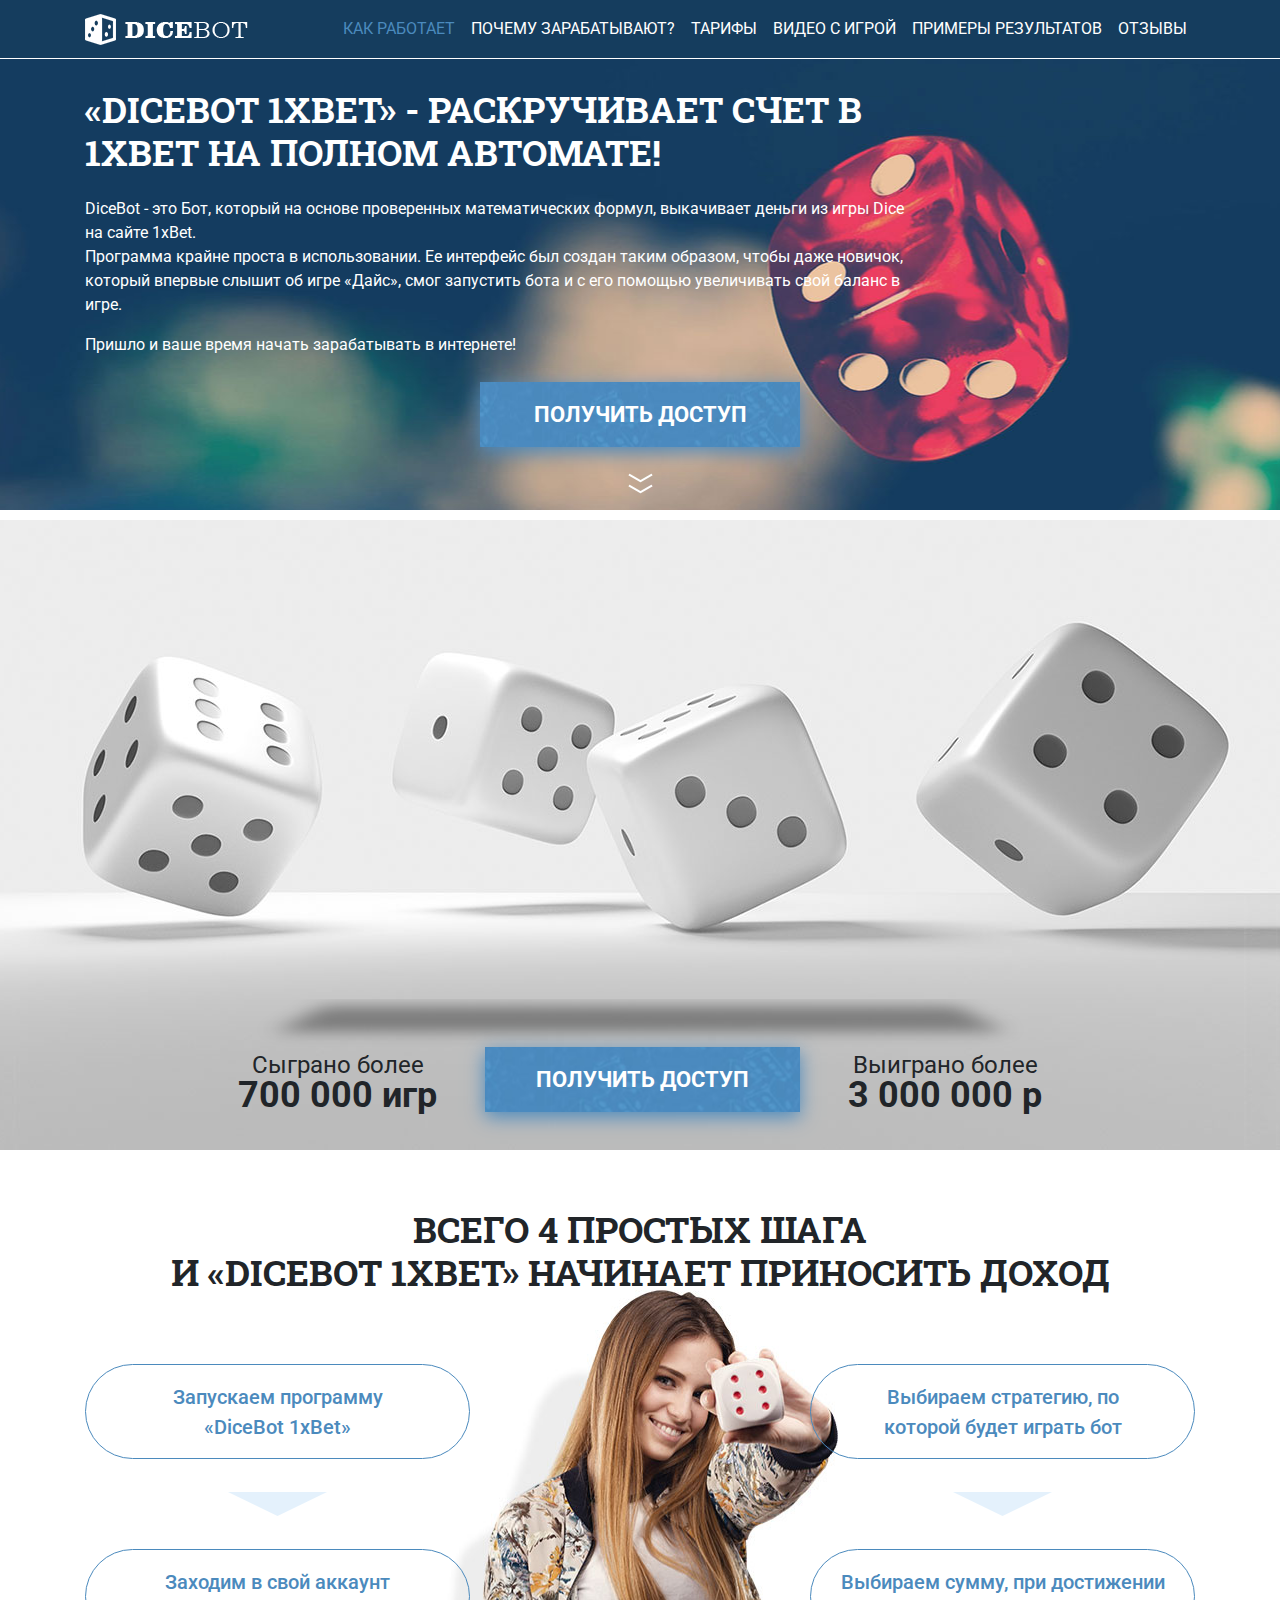
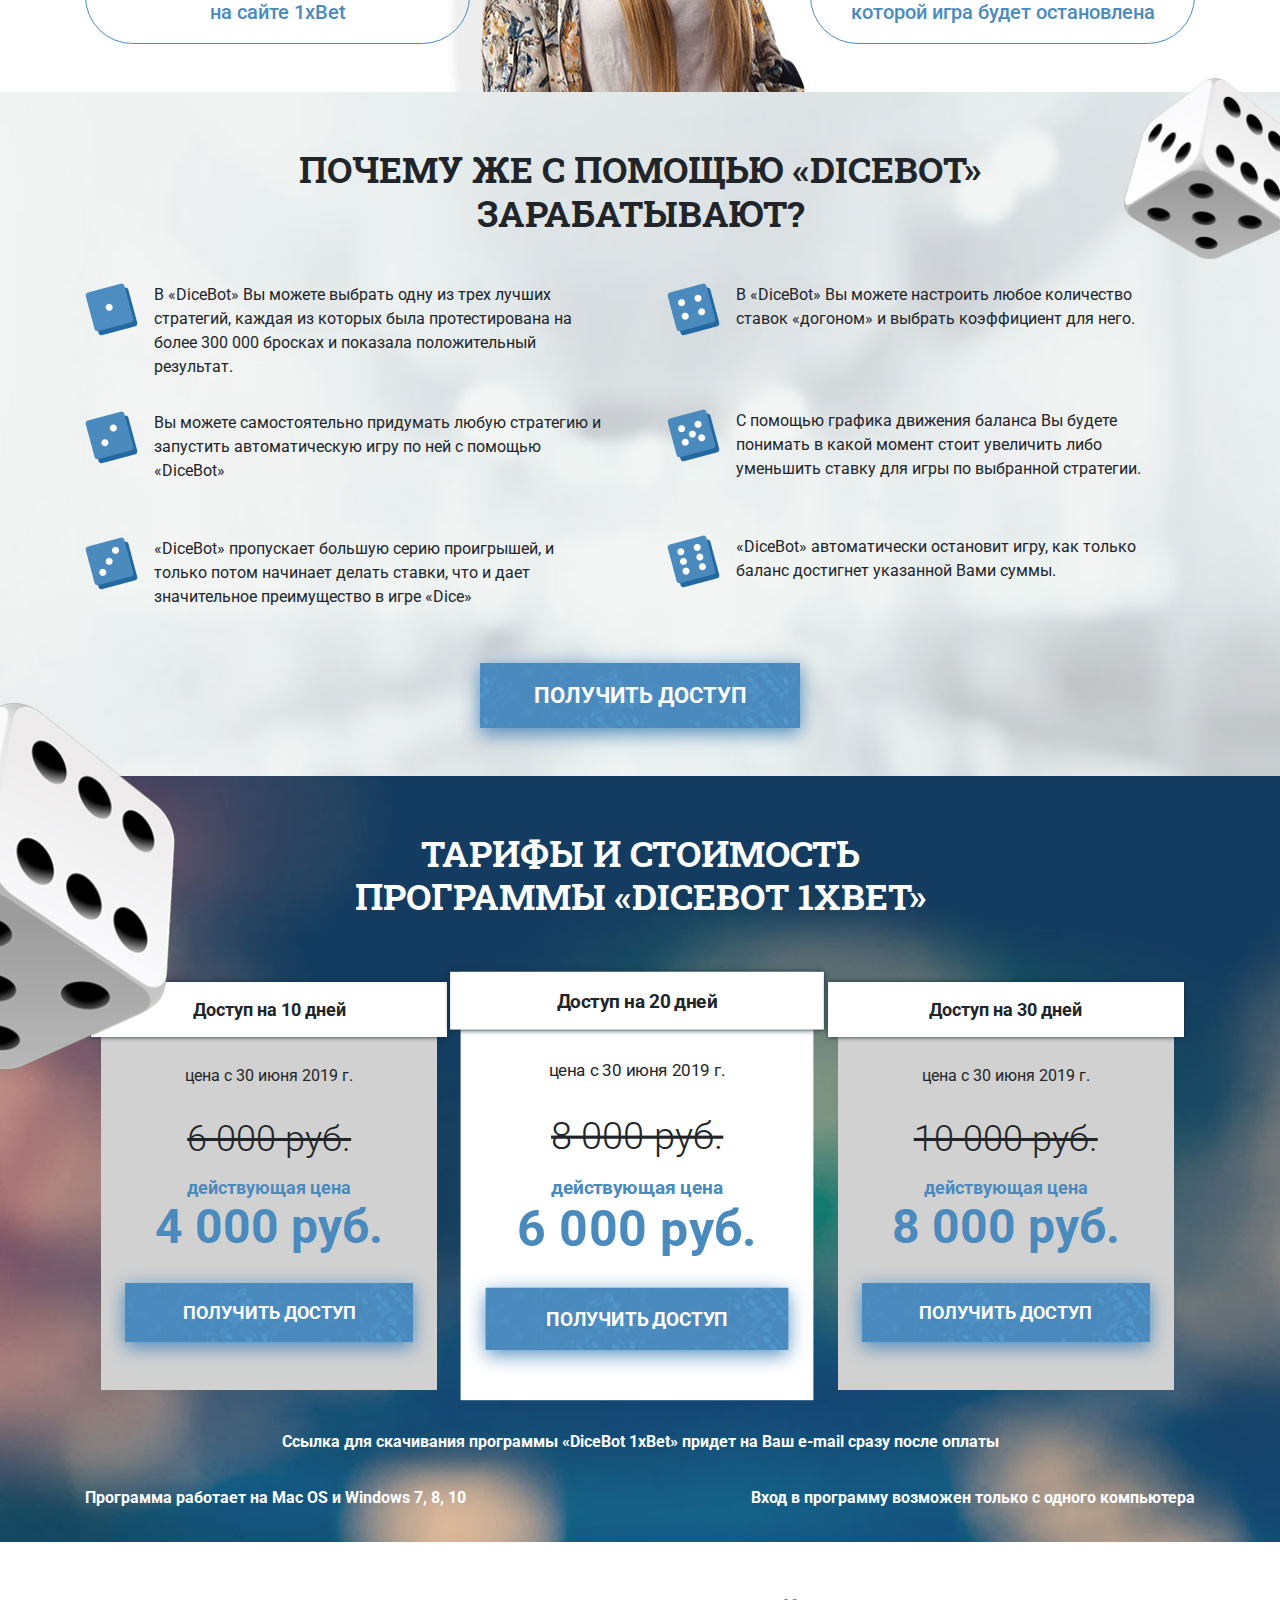
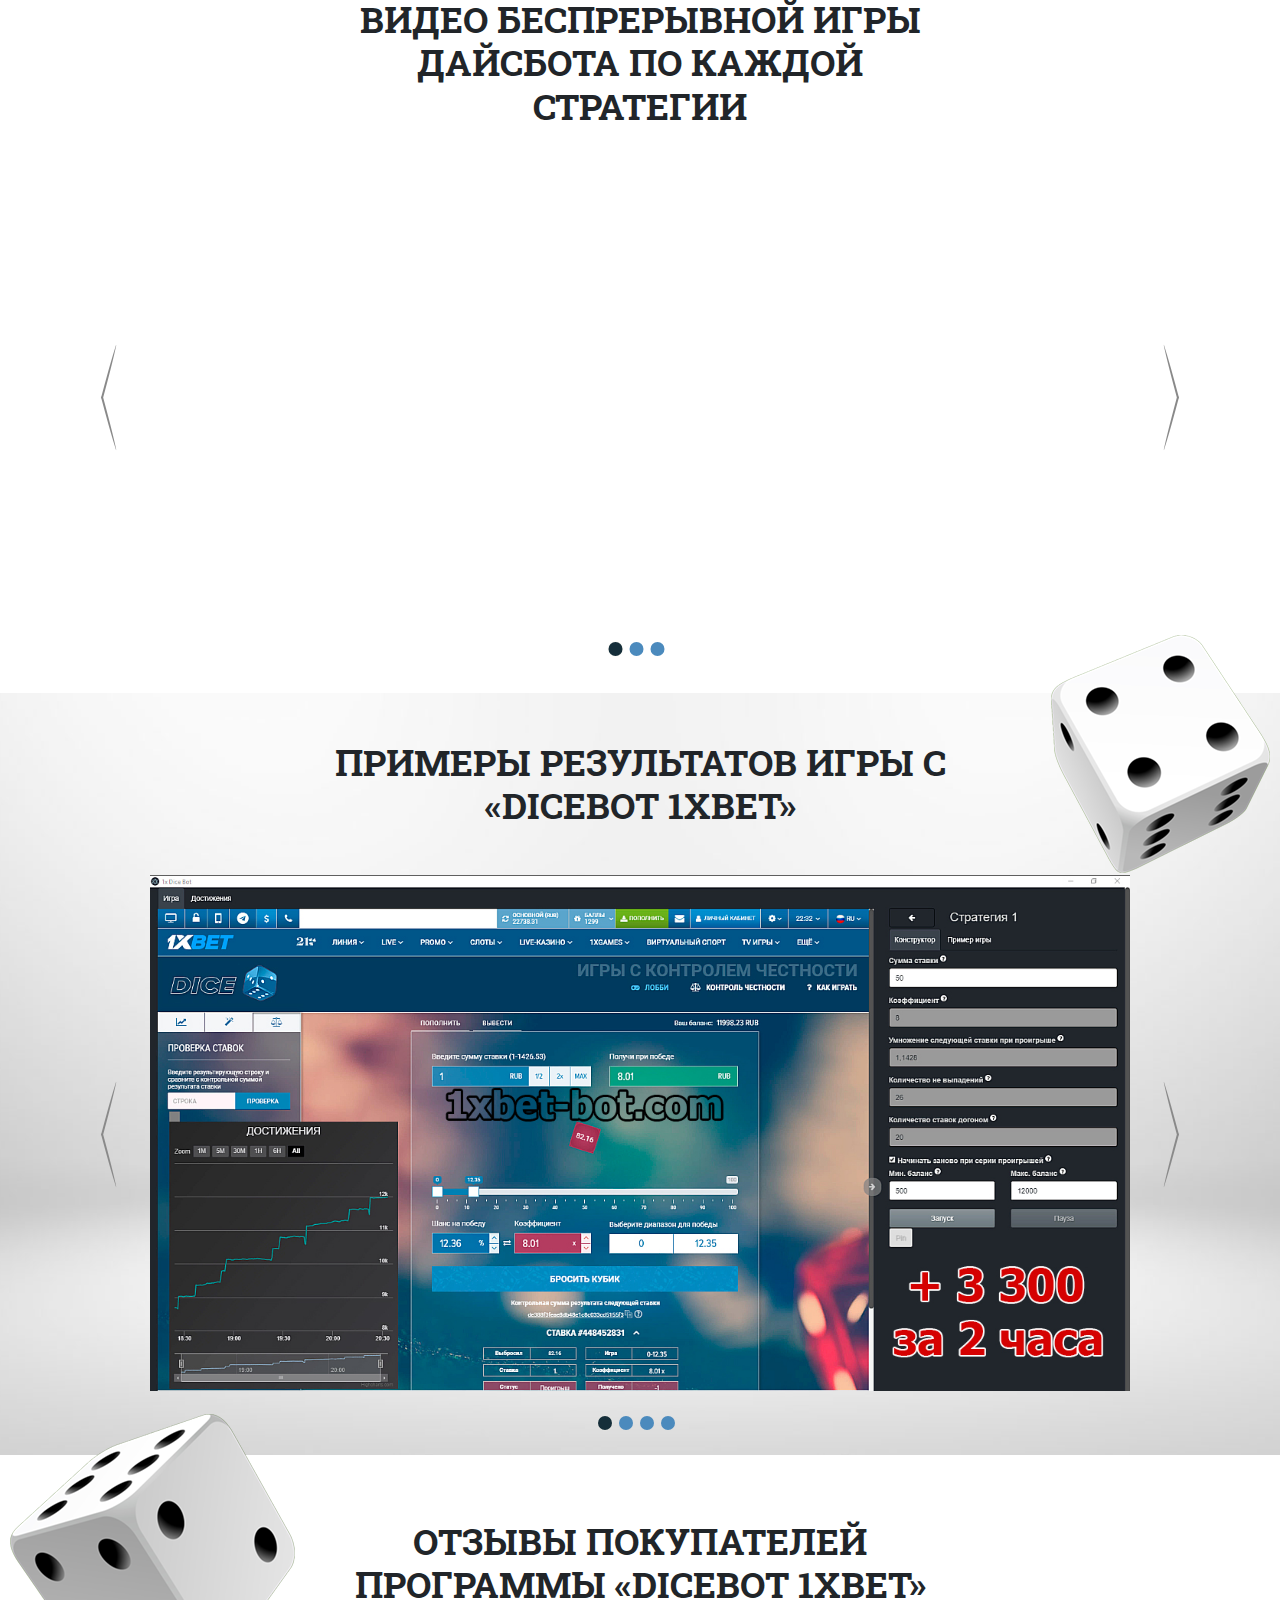
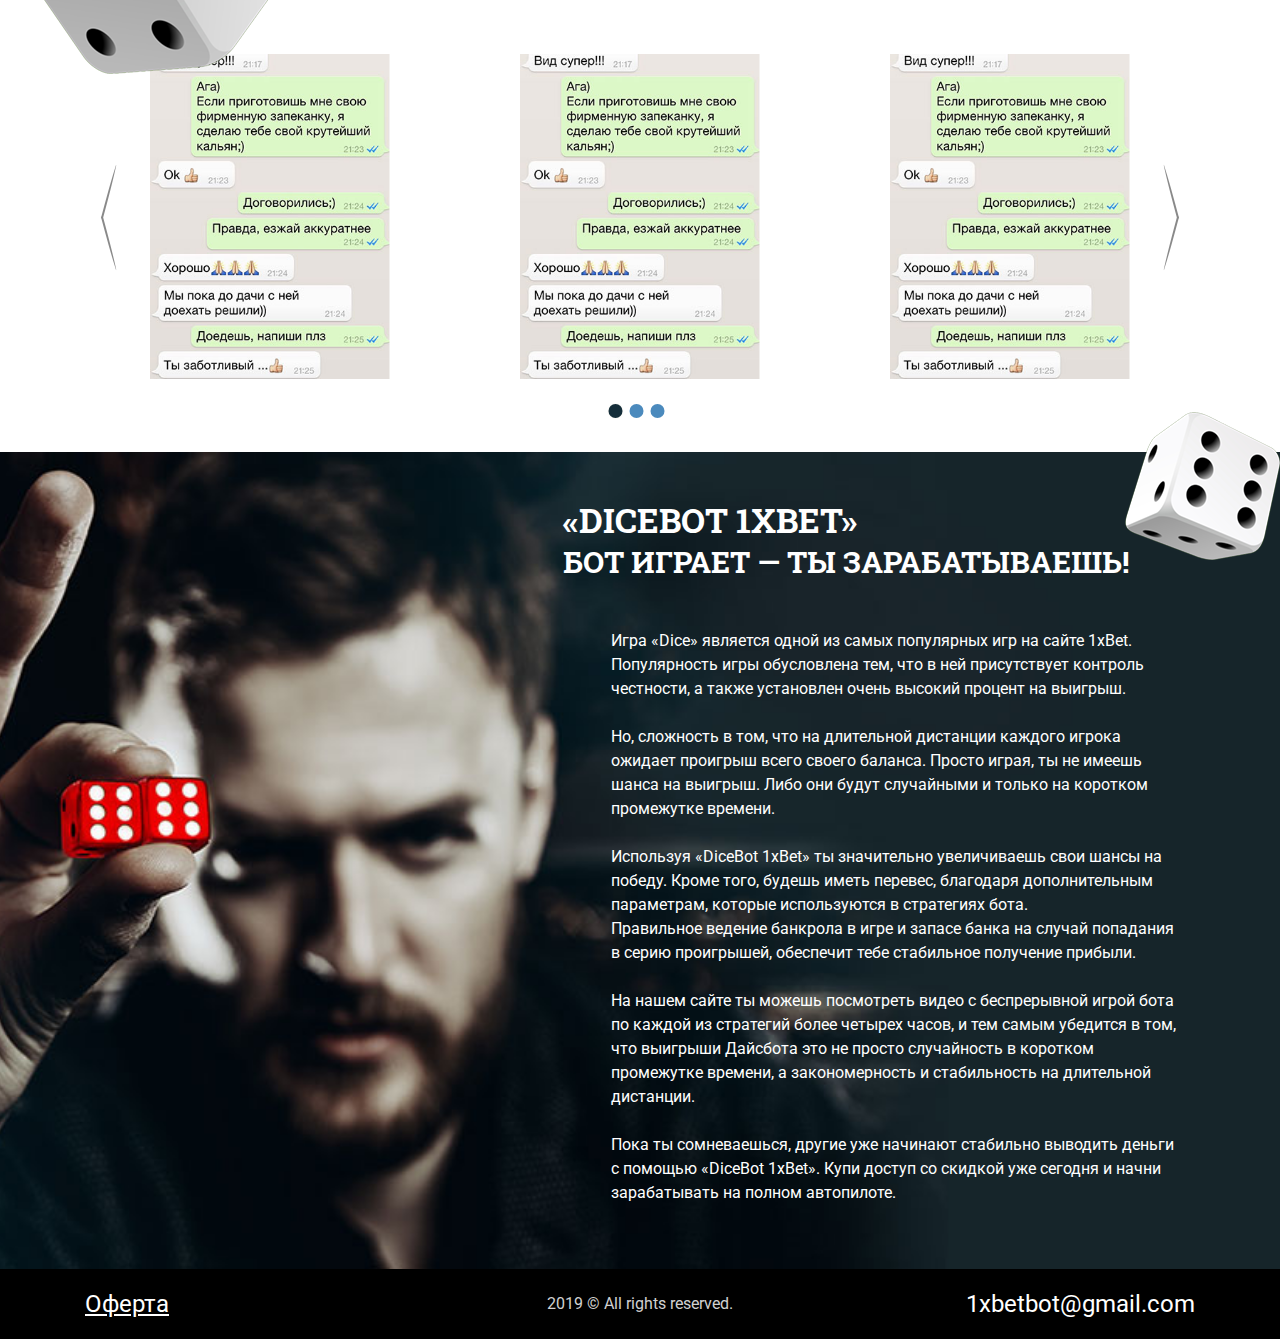
==== commit d9a8a5d0: "Add files via upload" ====
--- a/app/index.html
+++ b/app/index.html
@@ -110,7 +110,7 @@
     </header>
     <main class="main">
         <section class="video d-flex flex-column justify-content-around align-items-center py-5" id="intro">
-            <div class="video-content col-12 col-sm-8 col-md-6 mb-5 d-flex flex-column align-items-center position-relative">
+            <div class="video-content col-12 mb-5 d-flex flex-column align-items-center position-relative">
                 <!--<div id="video-placeholder"></div>-->
                 <iframe width="784" height="441" src="https://www.youtube.com/embed/NTK3AhWrcL0" frameborder="0" allow="accelerometer; autoplay; encrypted-media; gyroscope; picture-in-picture" allowfullscreen></iframe>
                 <div class="video-shadow"></div>
@@ -156,8 +156,8 @@
             </div>
         </section>
         <section class="payment pt-3" id="why">
-            <div class="container pt-4 pb-5 position-relative">
-                <h2 class="payment-title text-uppercase text-center font-weight-bold mb-5">
+            <div class="container pt-3 pb-5 position-relative">
+                <h2 class="payment-title text-uppercase text-center font-weight-bold mt-4 mb-5">
                     Почему же с помощью «DiceBot» зарабатывают?
                 </h2>
                 <div class="payment-block d-flex flex-column flex-lg-row">
@@ -231,7 +231,7 @@
         </section>
         <section class="rate pt-5 pb-4" id="prices">
             <div class="container position-relative">
-                <h2 class="rate-title text-uppercase text-center font-weight-bold text-white mb-5">
+                <h2 class="rate-title text-uppercase text-center font-weight-bold text-white mt-2 mb-5">
                     Тарифы и стоимость программы «DICEBOT 1XBET»
                 </h2>
                 <div class="rate-block d-flex flex-column flex-lg-row align-items-center">
@@ -297,7 +297,7 @@
         </section>
         <section class="games" id="video">
             <div class="container pt-5 pb-4 mb-4">
-                <h2 class="games-title text-uppercase text-center font-weight-bold mb-5">
+                <h2 class="games-title text-uppercase text-center font-weight-bold mt-2 mb-5">
                     Видео беспрерывной игры Дайсбота по каждой стратегии
                 </h2>
                 <div class="jcarousel-wrapper">
@@ -324,7 +324,7 @@
         </section>
         <section class="examples" id="examples">
             <div class="container pt-5 pb-4 mb-4 position-relative">
-                <h2 class="examples-title text-uppercase text-center font-weight-bold mb-5">
+                <h2 class="examples-title text-uppercase text-center font-weight-bold mt-2 mb-5">
                     Примеры результатов игры с «DiceBot 1xBet»
                 </h2>
                 <div class="jcarousel-wrapper">
@@ -355,7 +355,7 @@
         </section>
         <section class="votes" id="votes">
             <div class="container pt-5 pb-4 mb-4 position-relative">
-                <h2 class="votes-title text-uppercase text-center font-weight-bold mb-5">
+                <h2 class="votes-title text-uppercase text-center font-weight-bold mt-2 mb-5">
                     отзывы покупателей программы «DiceBot 1xBet»
                 </h2>
                 <div class="jcarousel-wrapper">
@@ -416,6 +416,7 @@
 <script src="js/jquery-1.12.4.min.js"></script>
 <script src="js/bootstrap.min.js"></script>
 <script src="js/jquery.jcarousel.min.js"></script>
+<script src="js/jquery.jcarousel-swipe.min.js"></script>
 <script src="js/jquery.matchHeight-min.js"></script>
 <!--build:js js/main.min.js -->
 <script src="js/script.js"></script>
--- a/app/css/styles.css
+++ b/app/css/styles.css
@@ -385,6 +385,13 @@
       @media screen and (max-width: 575px) {
         .main .video-block-info span {
           font-size: 24px; } }
+  .main .video iframe {
+    width: 100%;
+    max-width: 784px;
+    height: 441px; }
+    @media screen and (max-width: 767px) {
+      .main .video iframe {
+        height: -webkit-fill-available; } }
 
 .main .steps {
   background: url("../images/steps-bg.jpg") center 130px no-repeat; }
@@ -607,6 +614,17 @@
     .main .games-title {
       font-size: 24px; } }
 
+.main .games iframe {
+  width: 100%;
+  max-width: 784px;
+  height: 441px; }
+  @media screen and (max-width: 991px) {
+    .main .games iframe {
+      height: 310px; } }
+  @media screen and (max-width: 767px) {
+    .main .games iframe {
+      height: 215px; } }
+
 .main .examples {
   background: url("../images/examples-bg.jpg") center center no-repeat;
   padding-bottom: 5px; }
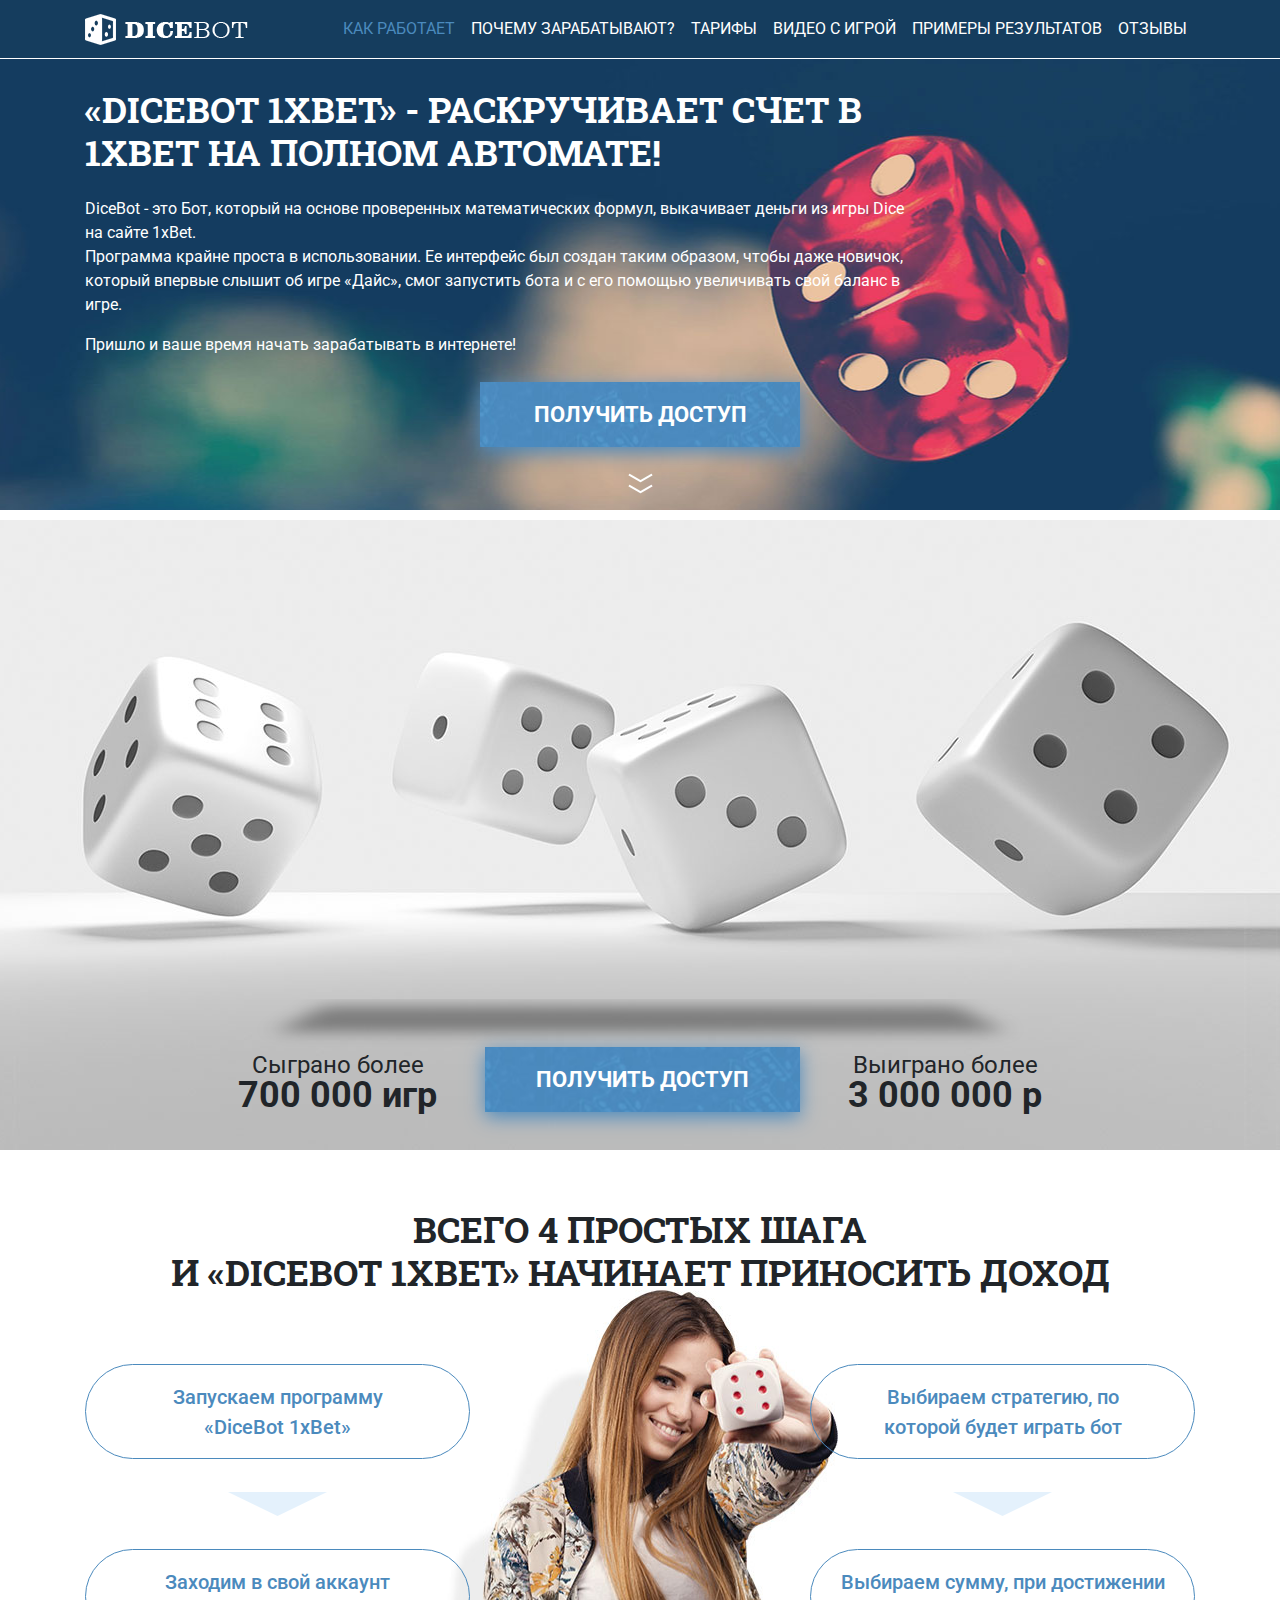
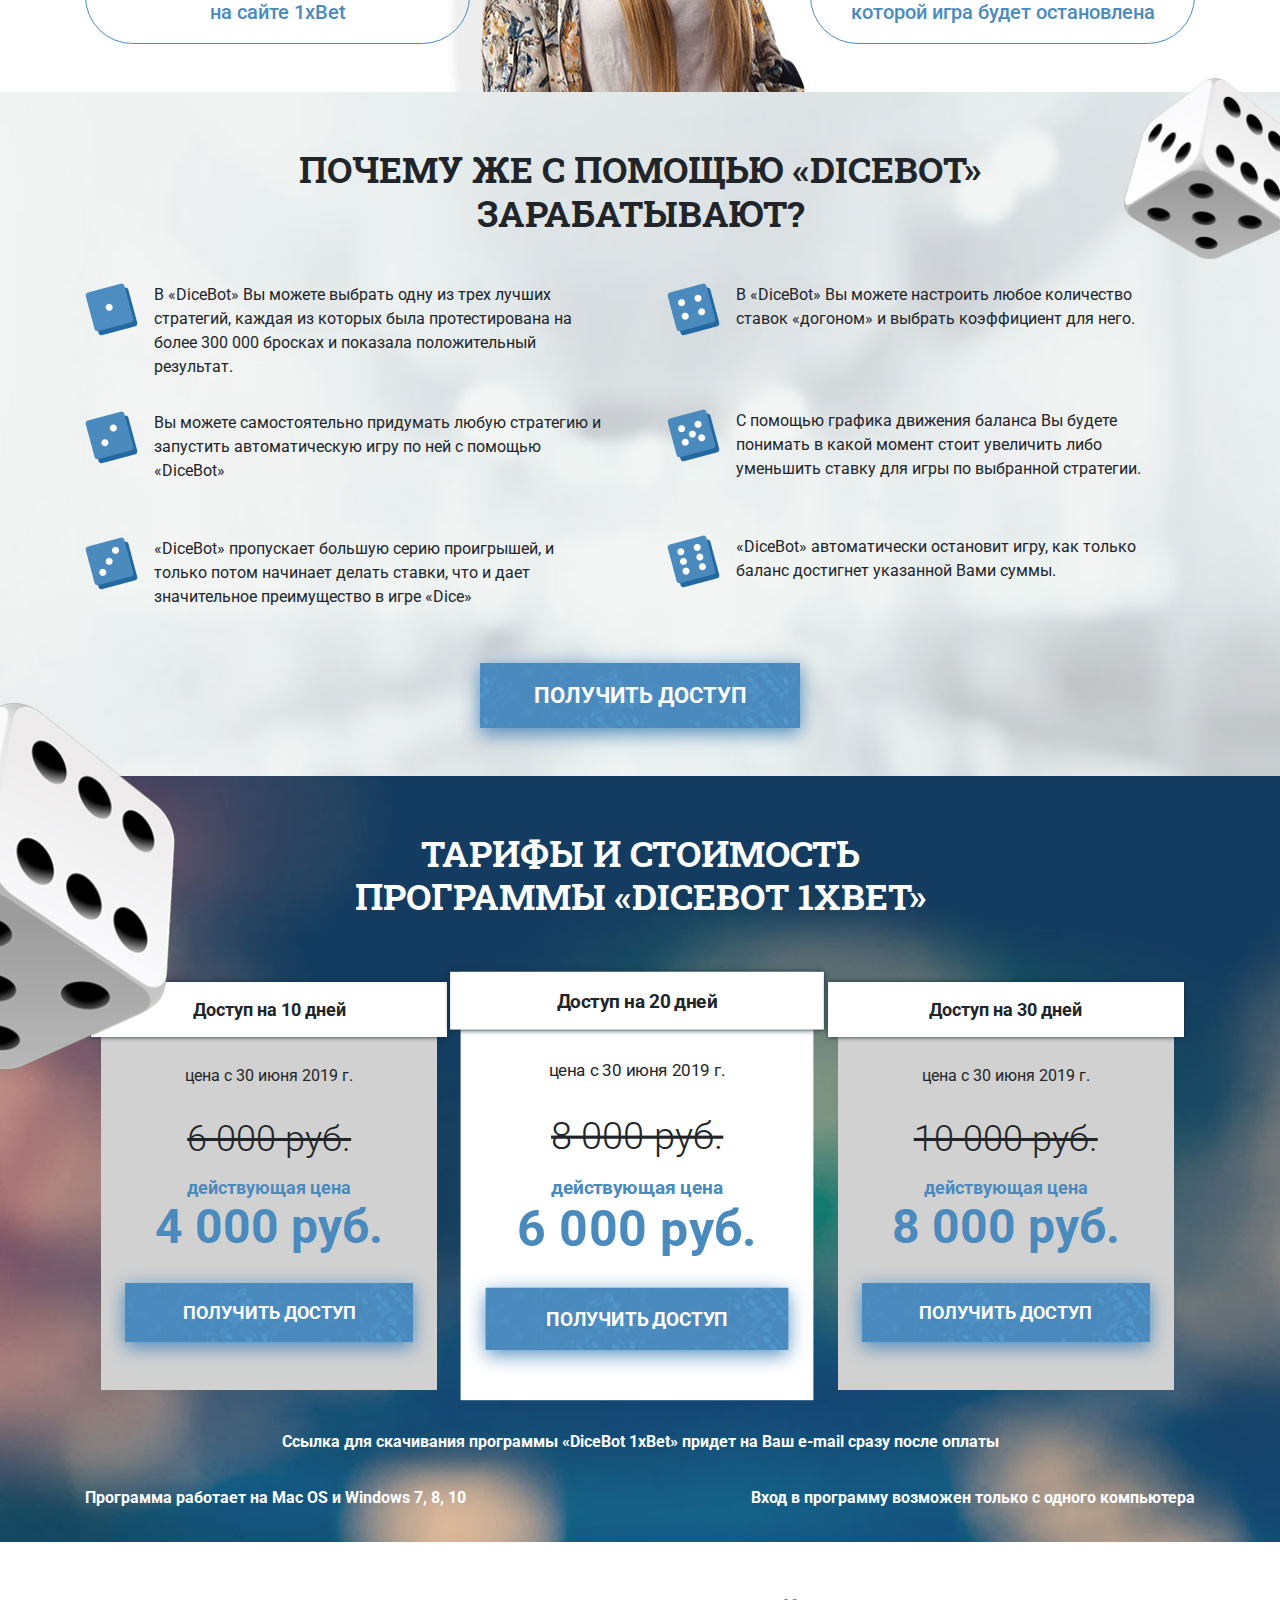
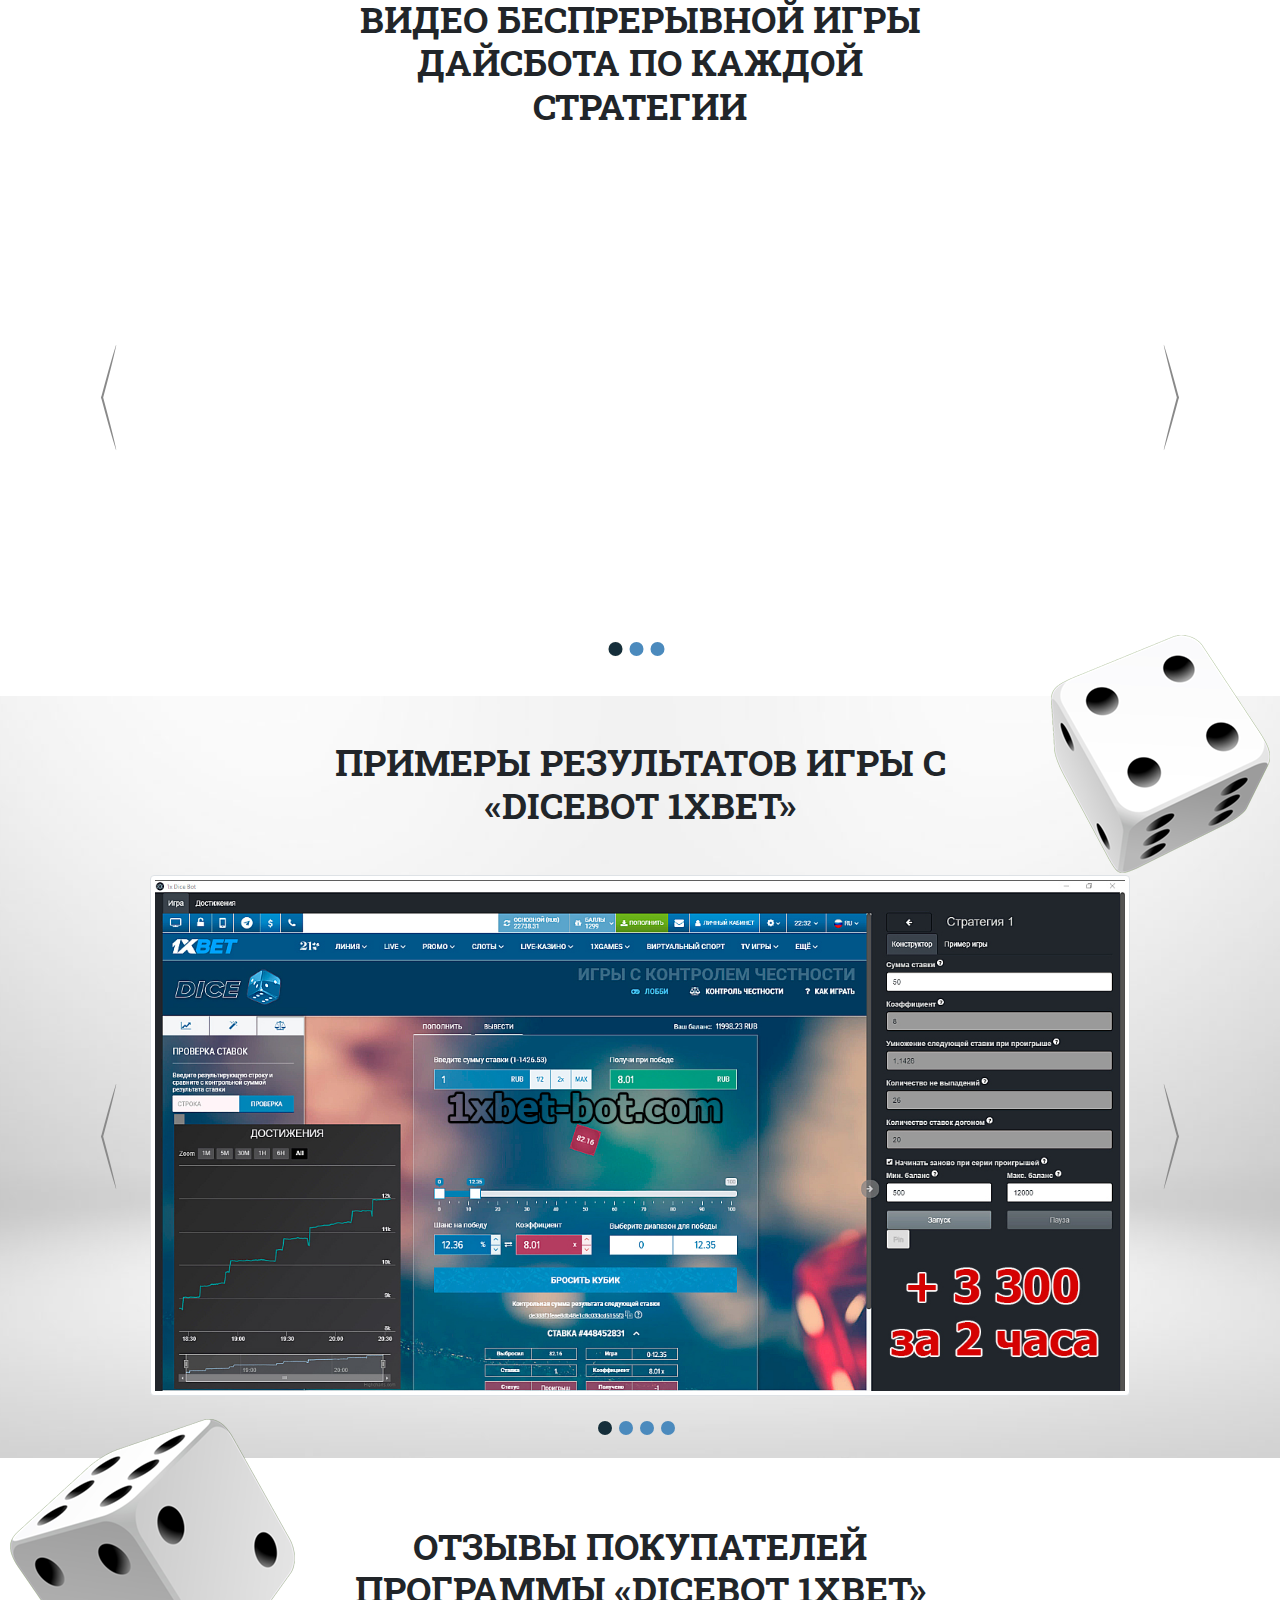
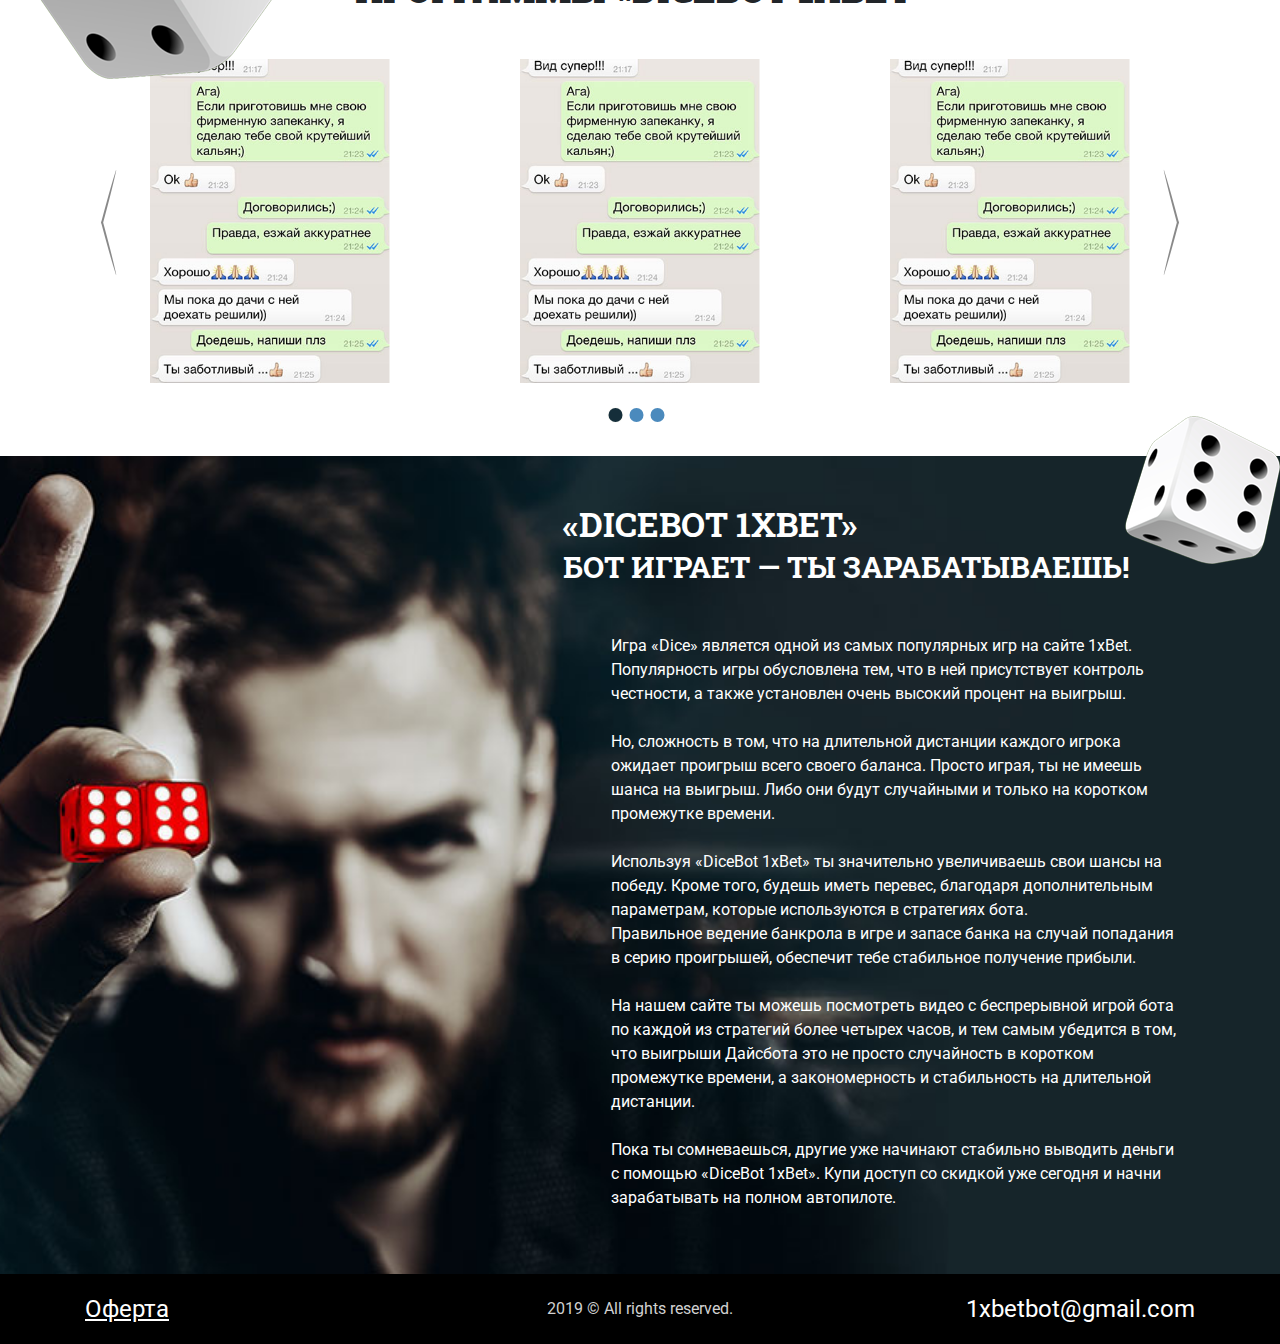
==== commit 6019728e: "Add files via upload" ====
--- a/app/index.html
+++ b/app/index.html
@@ -93,7 +93,10 @@
                     «DiceBot 1xBet» - Раскручивает счет в 1xBet на полном автомате!
                 </h1>
                 <p class="header-background-description text-white">
-                    DiceBot  - это Бот, который на основе проверенных математических формул, выкачивает  деньги из игры Dice на сайте 1xBet.<br>Программа крайне проста в использовании. Ее интерфейс был создан таким образом, чтобы даже новичок, который впервые слышит об игре «Дайс», смог запустить бота и с его помощью увеличивать свой баланс в игре.</p>
+                    DiceBot - это Бот, который на основе проверенных математических формул, выкачивает деньги из игры
+                    Dice на сайте 1xBet.<br>Программа крайне проста в использовании. Ее интерфейс был создан таким
+                    образом, чтобы даже новичок, который впервые слышит об игре «Дайс», смог запустить бота и с его
+                    помощью увеличивать свой баланс в игре.</p>
                 <p class="header-background-description text-white">Пришло и ваше время начать зарабатывать в интернете!
 
                 </p>
@@ -112,7 +115,9 @@
         <section class="video d-flex flex-column justify-content-around align-items-center py-5" id="intro">
             <div class="video-content col-12 mb-5 d-flex flex-column align-items-center position-relative">
                 <!--<div id="video-placeholder"></div>-->
-                <iframe width="784" height="441" src="https://www.youtube.com/embed/NTK3AhWrcL0" frameborder="0" allow="accelerometer; autoplay; encrypted-media; gyroscope; picture-in-picture" allowfullscreen></iframe>
+                <iframe width="784" height="441" src="https://www.youtube.com/embed/NTK3AhWrcL0" frameborder="0"
+                        allow="accelerometer; autoplay; encrypted-media; gyroscope; picture-in-picture"
+                        allowfullscreen></iframe>
                 <div class="video-shadow"></div>
             </div>
             <div class="video-block d-flex flex-column flex-md-row align-items-center align-items-center">
@@ -304,13 +309,22 @@
                     <div class="jcarousel games-jcarousel">
                         <ul>
                             <li>
-                                <iframe width="560" height="315" src="https://www.youtube.com/embed/NTK3AhWrcL0" frameborder="0" allow="accelerometer; autoplay; encrypted-media; gyroscope; picture-in-picture" allowfullscreen></iframe>
-                            </li>
-                            <li>
-                                <iframe width="560" height="315" src="https://www.youtube.com/embed/NTK3AhWrcL0" frameborder="0" allow="accelerometer; autoplay; encrypted-media; gyroscope; picture-in-picture" allowfullscreen></iframe>
-                            </li>
-                            <li>
-                                <iframe width="560" height="315" src="https://www.youtube.com/embed/NTK3AhWrcL0" frameborder="0" allow="accelerometer; autoplay; encrypted-media; gyroscope; picture-in-picture" allowfullscreen></iframe>
+                                <iframe width="560" height="315" src="https://www.youtube.com/embed/NTK3AhWrcL0"
+                                        frameborder="0"
+                                        allow="accelerometer; autoplay; encrypted-media; gyroscope; picture-in-picture"
+                                        allowfullscreen></iframe>
+                            </li>
+                            <li>
+                                <iframe width="560" height="315" src="https://www.youtube.com/embed/NTK3AhWrcL0"
+                                        frameborder="0"
+                                        allow="accelerometer; autoplay; encrypted-media; gyroscope; picture-in-picture"
+                                        allowfullscreen></iframe>
+                            </li>
+                            <li>
+                                <iframe width="560" height="315" src="https://www.youtube.com/embed/NTK3AhWrcL0"
+                                        frameborder="0"
+                                        allow="accelerometer; autoplay; encrypted-media; gyroscope; picture-in-picture"
+                                        allowfullscreen></iframe>
                             </li>
                         </ul>
                     </div>
@@ -318,7 +332,7 @@
                     <a href="#" class="jcarousel-control-prev"></a>
                     <a href="#" class="jcarousel-control-next"></a>
 
-                     <p class="jcarousel-pagination"></p>
+                    <p class="jcarousel-pagination"></p>
                 </div>
             </div>
         </section>
@@ -331,16 +345,28 @@
                     <div class="jcarousel games-jcarousel">
                         <ul>
                             <li>
-                                <img src="images/symple1.jpg" class="img-fluid" alt="">
-                            </li>
-                            <li>
-                                <img src="images/symple2.jpg" class="img-fluid" alt="">
-                            </li>
-                            <li>
-                                <img src="images/symple3.jpg" class="img-fluid" alt="">
-                            </li>
-                            <li>
-                                <img src="images/symple4.jpg" class="img-fluid" alt="">
+                                <a class="thumbnail" href="#" data-image-id="" data-toggle="modal" data-title=""
+                                   data-image="images/symple1.jpg" data-target="#image-gallery">
+                                    <img class="img-fluid img-thumbnail" src="images/symple1.jpg" alt="Слайдер 1">
+                                </a>
+                            </li>
+                            <li>
+                                <a class="thumbnail" href="#" data-image-id="" data-toggle="modal" data-title=""
+                                   data-image="images/symple2.jpg" data-target="#image-gallery">
+                                    <img class="img-fluid img-thumbnail" src="images/symple2.jpg" alt="Слайдер 2">
+                                </a>
+                            </li>
+                            <li>
+                                <a class="thumbnail" href="#" data-image-id="" data-toggle="modal" data-title=""
+                                   data-image="images/symple3.jpg" data-target="#image-gallery">
+                                    <img class="img-fluid img-thumbnail" src="images/symple3.jpg" alt="Слайдер 3">
+                                </a>
+                            </li>
+                            <li>
+                                <a class="thumbnail" href="#" data-image-id="" data-toggle="modal" data-title=""
+                                   data-image="images/symple4.jpg" data-target="#image-gallery">
+                                    <img class="img-fluid img-thumbnail" src="images/symple4.jpg" alt="Слайдер 4">
+                                </a>
                             </li>
                         </ul>
                     </div>
@@ -390,12 +416,21 @@
                         «DiceBot 1xBet»<br><span>Бот играет — ты зарабатываешь!</span>
                     </h2>
                     <p class="pl-0 pl-sm-5 text-white">
-                        Игра «Dice» является одной из самых популярных игр на сайте 1xBet. Популярность игры обусловлена тем, что в ней присутствует контроль честности, а также установлен очень высокий процент на выигрыш.<br><br>
-                        Но, сложность в том, что на длительной дистанции каждого игрока ожидает проигрыш всего своего баланса. Просто играя, ты не имеешь шанса на выигрыш. Либо они будут случайными и только на коротком промежутке времени.<br><br>
-                        Используя «DiceBot 1xBet» ты значительно увеличиваешь свои шансы на победу. Кроме того, будешь иметь перевес, благодаря дополнительным параметрам, которые используются в стратегиях бота.<br>
-                        Правильное ведение банкрола в игре и запасе банка на случай попадания в серию проигрышей, обеспечит тебе стабильное получение прибыли.<br><br>
-                        На нашем сайте ты можешь посмотреть видео с беспрерывной игрой бота по каждой из стратегий более четырех часов, и тем самым убедится в том, что выигрыши Дайсбота это не просто случайность в коротком промежутке времени, а закономерность и стабильность на длительной дистанции.<br><br>
-                        Пока ты сомневаешься, другие уже начинают стабильно выводить деньги с помощью «DiceBot 1xBet». Купи доступ со скидкой уже сегодня и начни зарабатывать на полном автопилоте.
+                        Игра «Dice» является одной из самых популярных игр на сайте 1xBet. Популярность игры обусловлена
+                        тем, что в ней присутствует контроль честности, а также установлен очень высокий процент на
+                        выигрыш.<br><br>
+                        Но, сложность в том, что на длительной дистанции каждого игрока ожидает проигрыш всего своего
+                        баланса. Просто играя, ты не имеешь шанса на выигрыш. Либо они будут случайными и только на
+                        коротком промежутке времени.<br><br>
+                        Используя «DiceBot 1xBet» ты значительно увеличиваешь свои шансы на победу. Кроме того, будешь
+                        иметь перевес, благодаря дополнительным параметрам, которые используются в стратегиях бота.<br>
+                        Правильное ведение банкрола в игре и запасе банка на случай попадания в серию проигрышей,
+                        обеспечит тебе стабильное получение прибыли.<br><br>
+                        На нашем сайте ты можешь посмотреть видео с беспрерывной игрой бота по каждой из стратегий более
+                        четырех часов, и тем самым убедится в том, что выигрыши Дайсбота это не просто случайность в
+                        коротком промежутке времени, а закономерность и стабильность на длительной дистанции.<br><br>
+                        Пока ты сомневаешься, другие уже начинают стабильно выводить деньги с помощью «DiceBot 1xBet».
+                        Купи доступ со скидкой уже сегодня и начни зарабатывать на полном автопилоте.
                     </p>
                 </div>
             </div>
@@ -403,12 +438,38 @@
         <div class="copyright">
             <div class="container copyright d-flex flex-column flex-lg-row align-items-center justify-content-between align-items-center pt-3">
                 <p class="text-center text-lg-left"><a href="" class="animate underline">Оферта</a></p>
-                <p class="rights text-center">2019 &copy; <a href="https://xwork.site" target="_blank" class="rights animate">All rights reserved.</a></p>
-                <p class="text-center text-lg-right"><a href="mailto:1xbetbot@gmail.com" class="animate">1xbetbot@gmail.com</a></p>
+                <p class="rights text-center">2019 &copy; <a href="https://xwork.site" target="_blank"
+                                                             class="rights animate">All rights reserved.</a></p>
+                <p class="text-center text-lg-right"><a href="mailto:1xbetbot@gmail.com" class="animate">1xbetbot@gmail.com</a>
+                </p>
             </div>
         </div>
         <div class="cube-5"></div>
     </footer>
+
+    <div class="modal fade" id="image-gallery" tabindex="-1" role="dialog" aria-labelledby="myModalLabel"
+         aria-hidden="true">
+        <div class="modal-dialog modal-lg">
+            <div class="modal-content">
+                <div class="modal-header">
+                    <h4 class="modal-title" id="image-gallery-title"></h4>
+                    <button type="button" class="close" data-dismiss="modal"><span aria-hidden="true">×</span><span
+                            class="sr-only">Close</span>
+                    </button>
+                </div>
+                <div class="modal-body">
+                    <img id="image-gallery-image" class="img-responsive col-md-12" src="" alt="Слайдер">
+                </div>
+                <div class="modal-footer">
+                    <button type="button" class="float-left" id="show-previous-image"><i class="fa fa-arrow-left"></i>
+                    </button>
+
+                    <button type="button" id="show-next-image" class="float-right"><i class="fa fa-arrow-right"></i>
+                    </button>
+                </div>
+            </div>
+        </div>
+    </div>
 
     <a id="back-to-top" class="back-to-top"><i class="fa fa-chevron-up"></i></a>
 </div>
--- a/app/css/styles.css
+++ b/app/css/styles.css
@@ -255,6 +255,23 @@
     .success .cube-1 {
       width: 120px;
       height: 120px; } }
+
+#image-gallery .modal-footer {
+  display: block; }
+
+.thumb {
+  margin-top: 15px;
+  margin-bottom: 15px; }
+
+#image-gallery .modal-body {
+  padding: 0; }
+
+#image-gallery #image-gallery-image {
+  padding: 0 10px; }
+
+@media (min-width: 992px) {
+  #image-gallery .modal-dialog.modal-lg {
+    max-width: 1000px; } }
 
 /*!
  * Header content
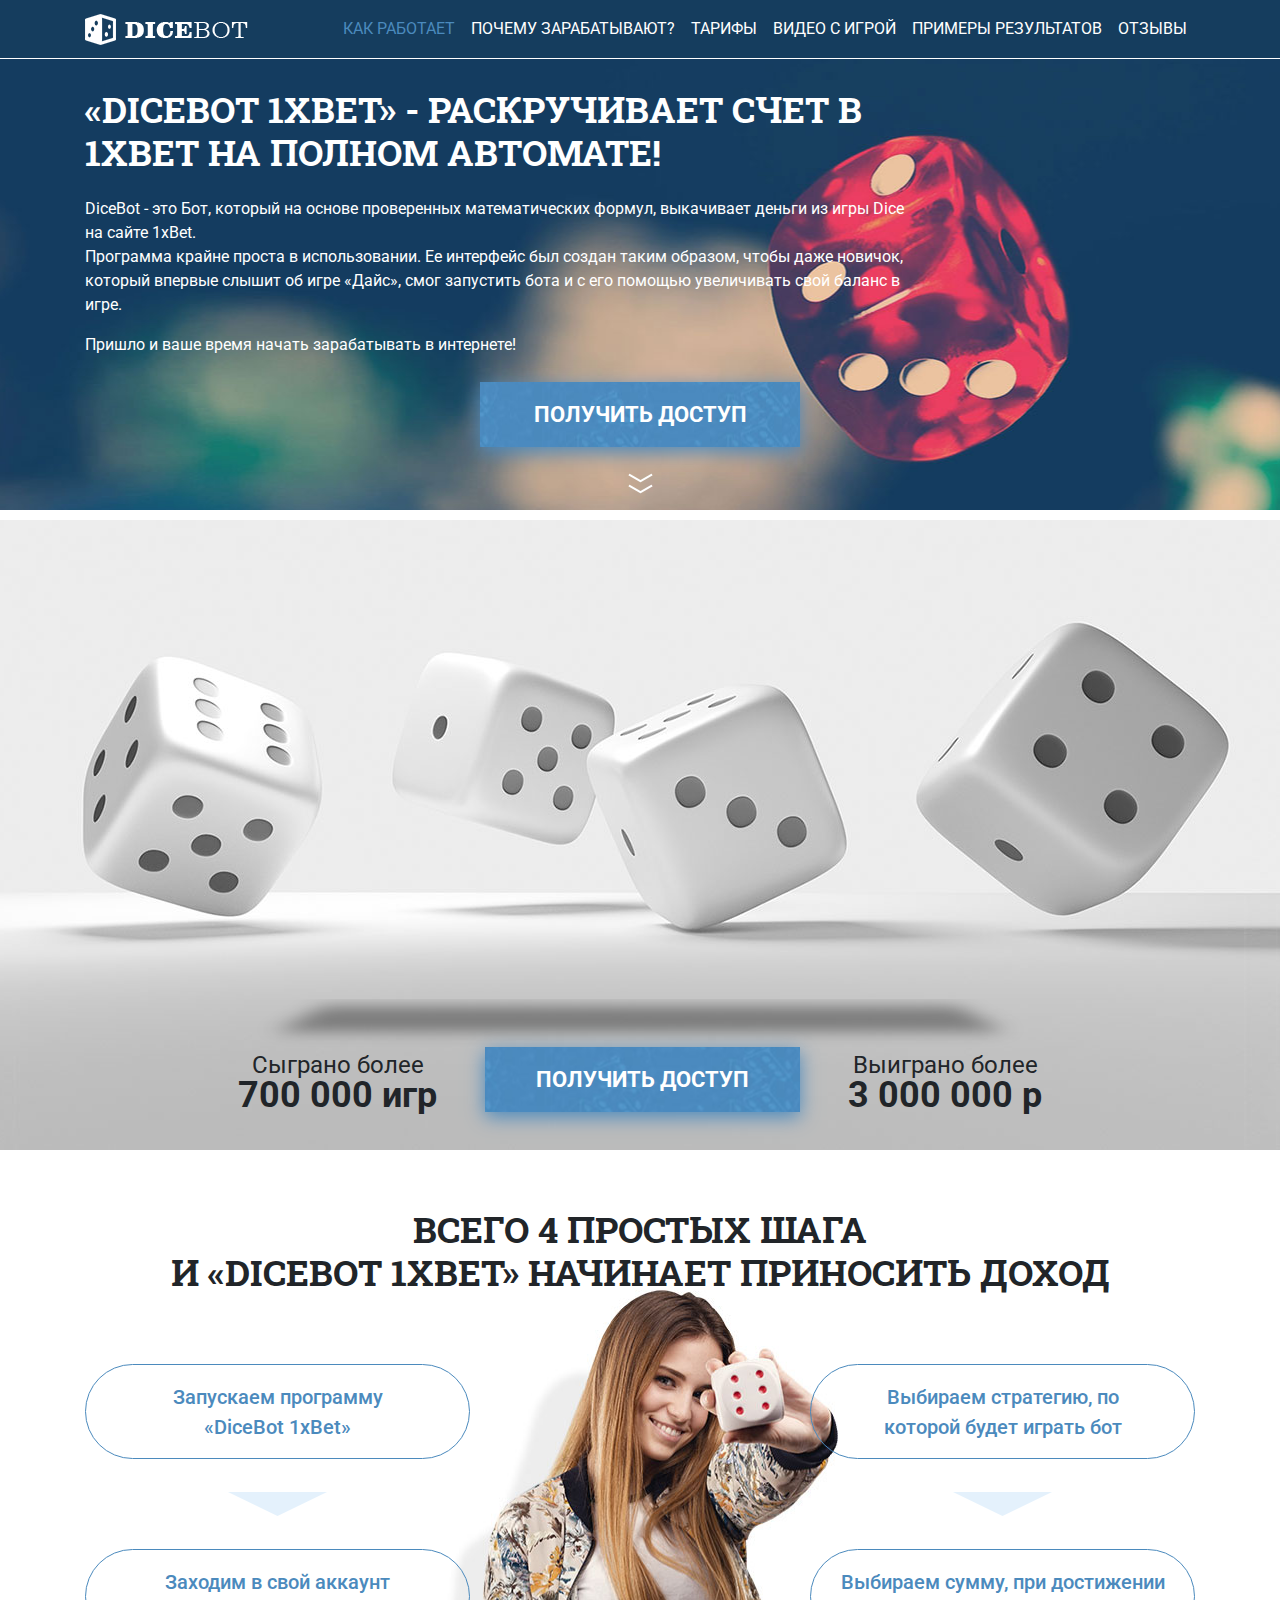
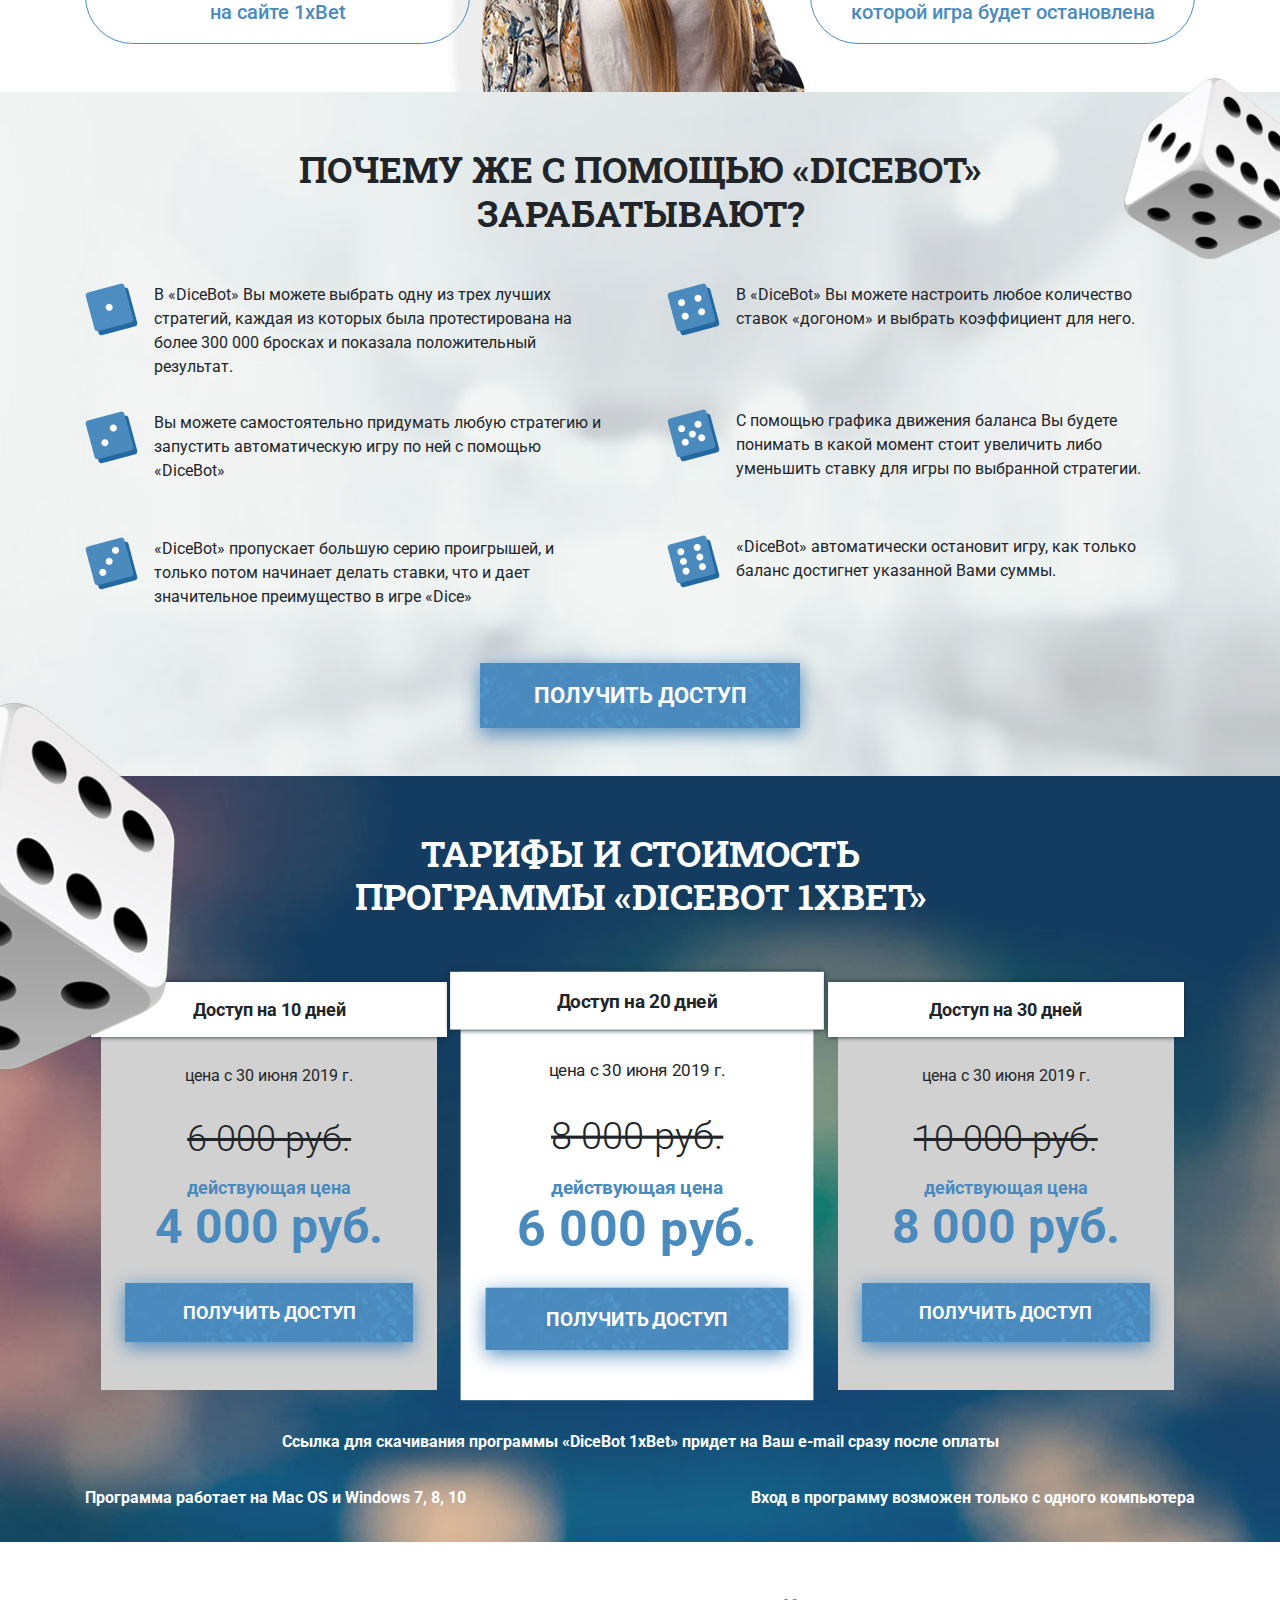
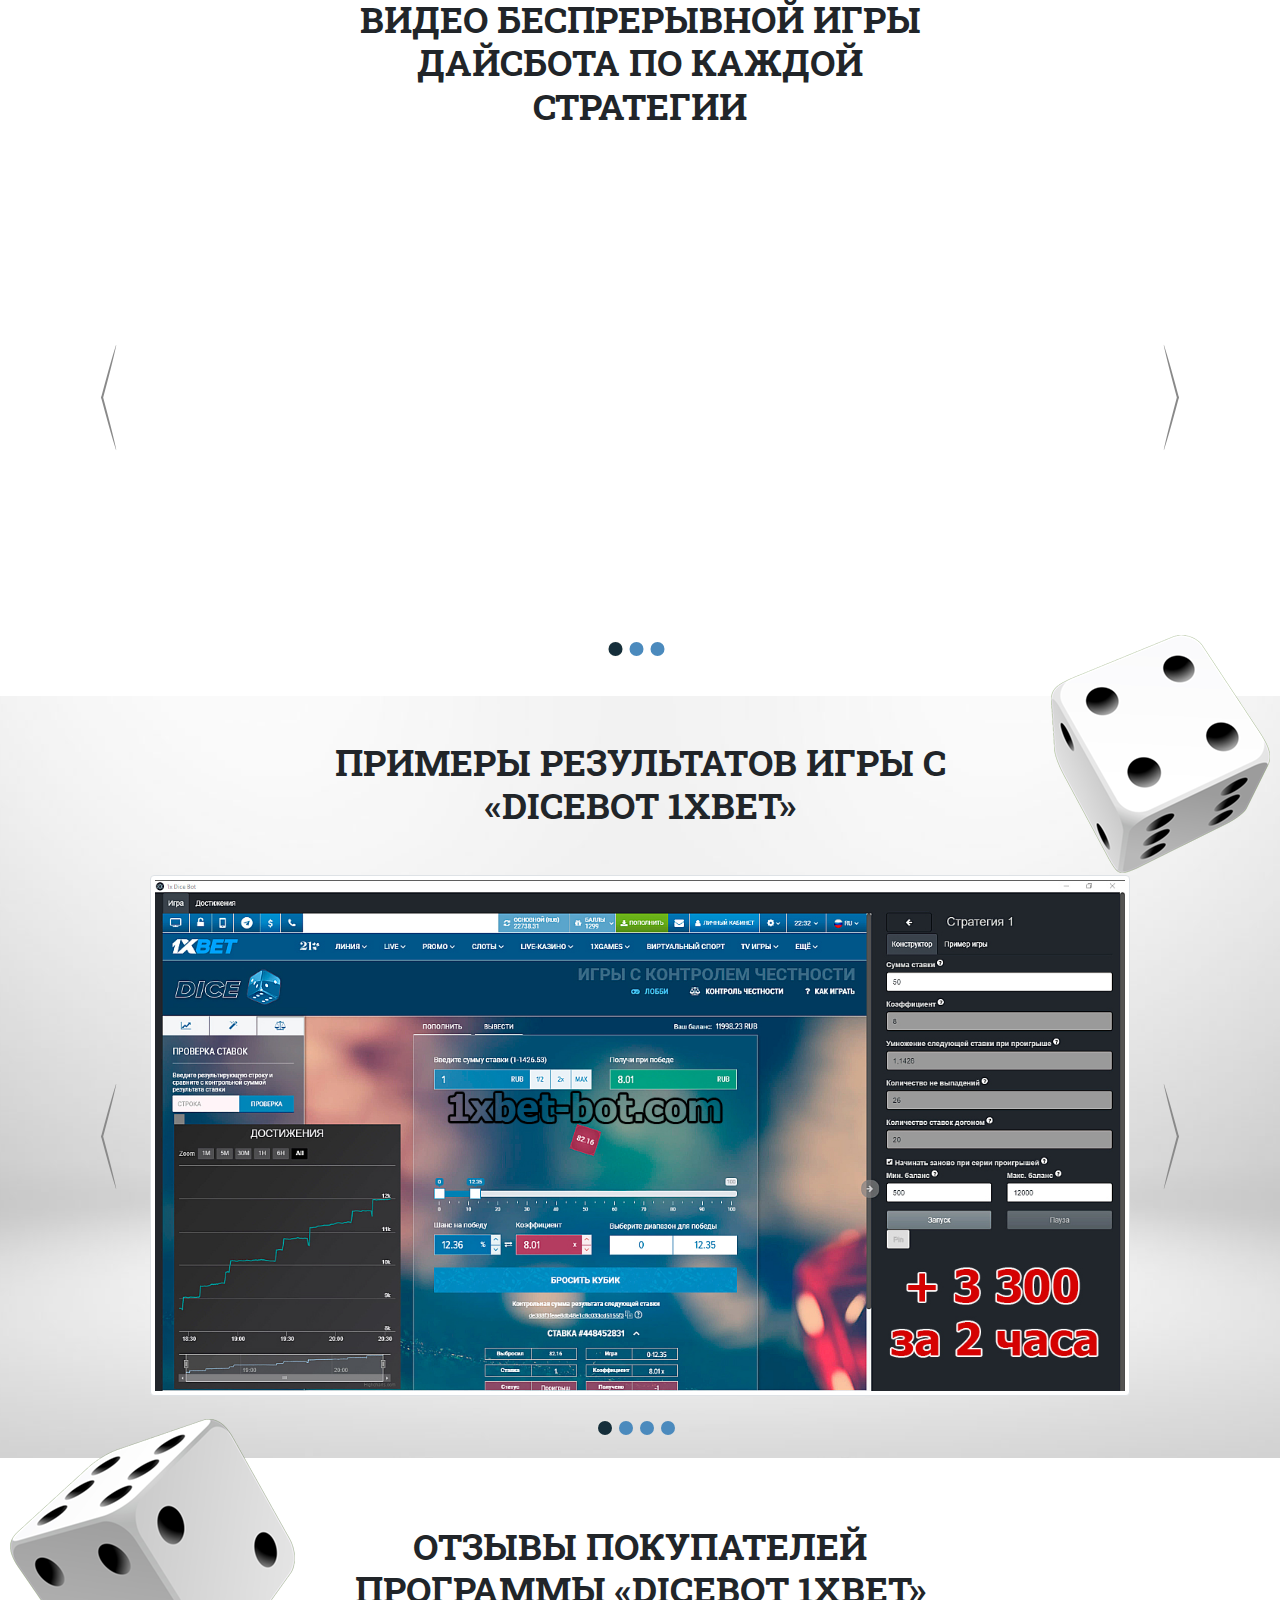
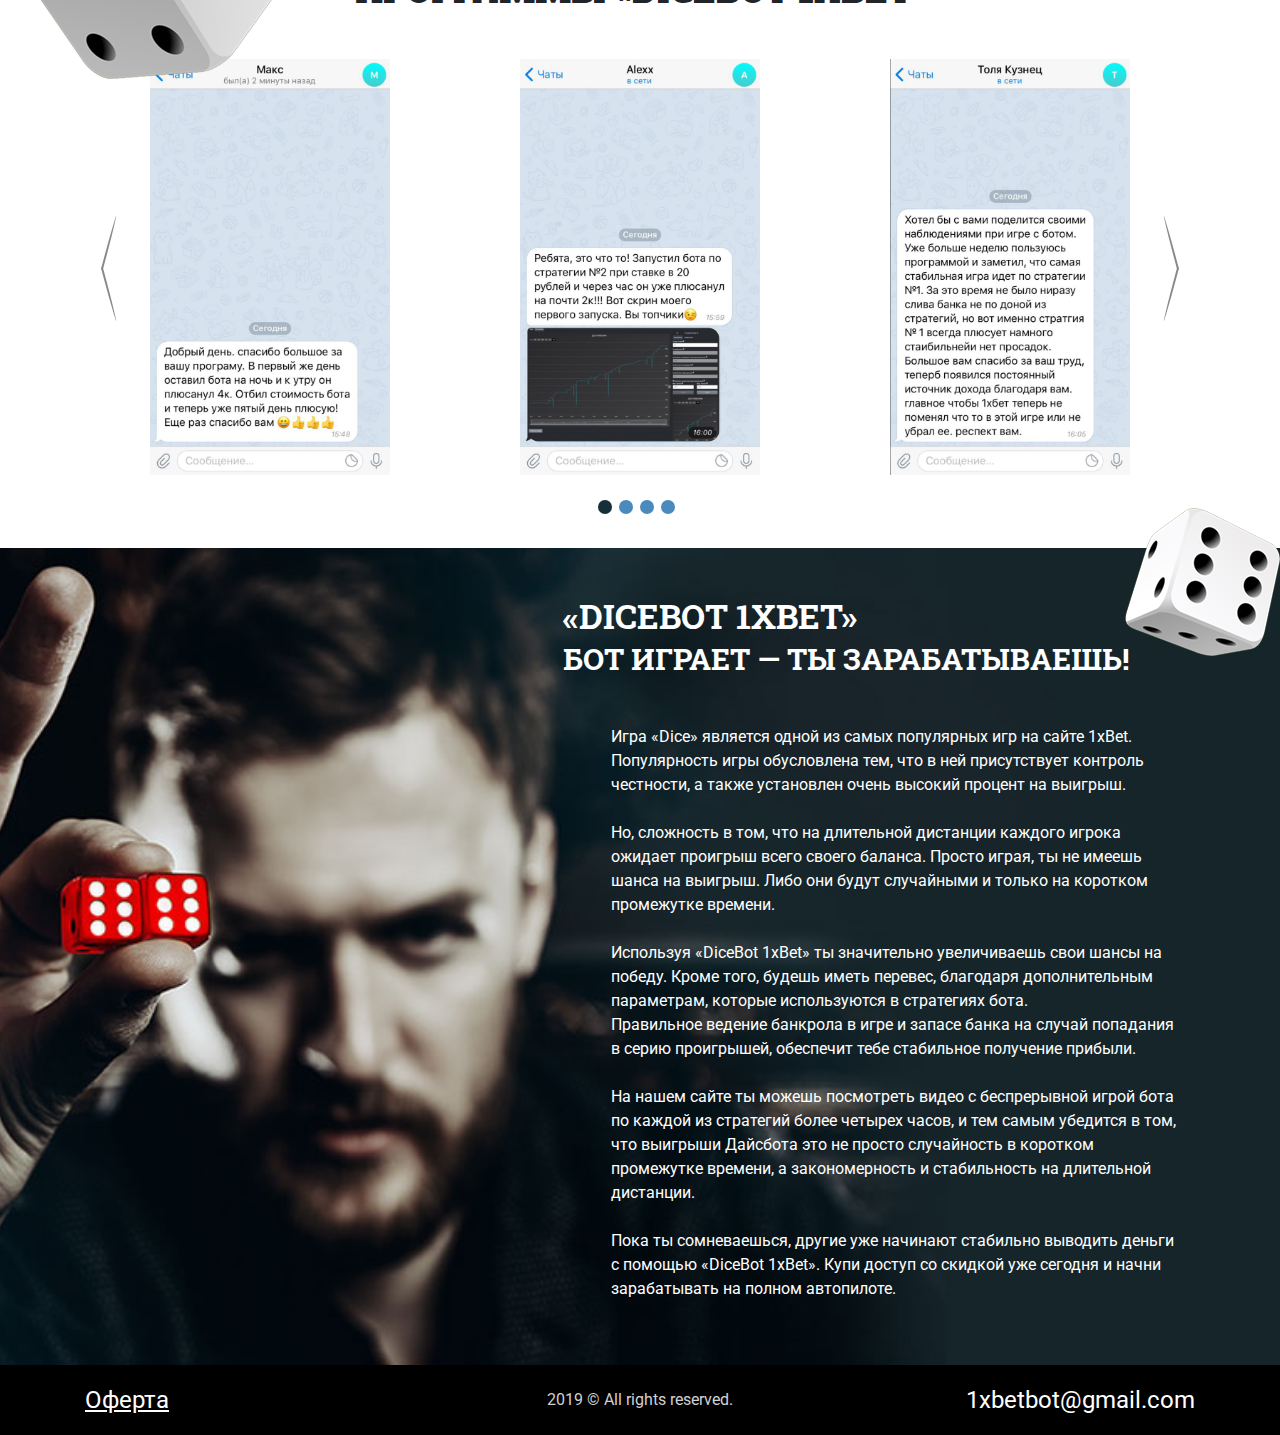
==== commit 0faf3308: "Add files via upload" ====
--- a/app/index.html
+++ b/app/index.html
@@ -26,7 +26,7 @@
     <link rel="apple-touch-icon-precomposed" href="images/favicon.png"/>
     <link rel="apple-touch-icon" href="images/favicon.png" sizes="152x152">
 
-    <title>Site Title</title>
+    <title>DICEBOT 1XBET</title>
     <link rel="stylesheet" href="css/bootstrap.min.css">
     <link rel="stylesheet" href="css/font-awesome.min.css">
     <!--build:css css/styles.min.css-->
@@ -115,7 +115,7 @@
         <section class="video d-flex flex-column justify-content-around align-items-center py-5" id="intro">
             <div class="video-content col-12 mb-5 d-flex flex-column align-items-center position-relative">
                 <!--<div id="video-placeholder"></div>-->
-                <iframe width="784" height="441" src="https://www.youtube.com/embed/NTK3AhWrcL0" frameborder="0"
+                <iframe width="784" height="441" src="https://www.youtube.com/embed/tfOwutnOEso" frameborder="0"
                         allow="accelerometer; autoplay; encrypted-media; gyroscope; picture-in-picture"
                         allowfullscreen></iframe>
                 <div class="video-shadow"></div>
@@ -251,7 +251,7 @@
                             <span class="price">4 000 руб.</span>
                         </div>
                         <div class="rate-block-price-footer">
-                            <a href="" class="btn animate text-uppercase font-weight-bold" data-toggle="modal"
+                            <a href="https://glopart.ru/buy/194609" target="_blank" class="btn animate text-uppercase font-weight-bold" 
                                data-target="#exampleModalCenter">Получить доступ</a>
                         </div>
                     </div>
@@ -266,7 +266,7 @@
                             <span class="price">6 000 руб.</span>
                         </div>
                         <div class="rate-block-price-footer">
-                            <a href="" class="btn animate text-uppercase font-weight-bold" data-toggle="modal"
+                            <a href="https://glopart.ru/buy/194610"  target="_blank" class="btn animate text-uppercase font-weight-bold" 
                                data-target="#exampleModalCenter">Получить доступ</a>
                         </div>
                     </div>
@@ -281,7 +281,7 @@
                             <span class="price">8 000 руб.</span>
                         </div>
                         <div class="rate-block-price-footer">
-                            <a href="" class="btn animate text-uppercase font-weight-bold" data-toggle="modal"
+                            <a href="https://glopart.ru/buy/194611" target="_blank" class="btn animate text-uppercase font-weight-bold" 
                                data-target="#exampleModalCenter">Получить доступ</a>
                         </div>
                     </div>
@@ -309,19 +309,19 @@
                     <div class="jcarousel games-jcarousel">
                         <ul>
                             <li>
-                                <iframe width="560" height="315" src="https://www.youtube.com/embed/NTK3AhWrcL0"
+                                <iframe width="560" height="315" src="https://www.youtube.com/embed/L8Ij4n8YtRY"
                                         frameborder="0"
                                         allow="accelerometer; autoplay; encrypted-media; gyroscope; picture-in-picture"
                                         allowfullscreen></iframe>
                             </li>
                             <li>
-                                <iframe width="560" height="315" src="https://www.youtube.com/embed/NTK3AhWrcL0"
+                                <iframe width="560" height="315" src="https://www.youtube.com/embed/kdqCbNhkYVQ"
                                         frameborder="0"
                                         allow="accelerometer; autoplay; encrypted-media; gyroscope; picture-in-picture"
                                         allowfullscreen></iframe>
                             </li>
                             <li>
-                                <iframe width="560" height="315" src="https://www.youtube.com/embed/NTK3AhWrcL0"
+                                <iframe width="560" height="315" src="https://www.youtube.com/embed/kRPZakBIxws"
                                         frameborder="0"
                                         allow="accelerometer; autoplay; encrypted-media; gyroscope; picture-in-picture"
                                         allowfullscreen></iframe>
@@ -388,13 +388,16 @@
                     <div class="jcarousel votes-jcarousel">
                         <ul>
                             <li>
-                                <img src="images/review.jpg" class="img-fluid" alt="">
-                            </li>
-                            <li>
-                                <img src="images/review.jpg" class="img-fluid" alt="">
-                            </li>
-                            <li>
-                                <img src="images/review.jpg" class="img-fluid" alt="">
+                                <img src="images/review1.png" class="img-fluid" alt="">
+                            </li>
+                            <li>
+                                <img src="images/review2.png" class="img-fluid" alt="">
+                            </li>
+                            <li>
+                                <img src="images/review3.png" class="img-fluid" alt="">
+                            </li>
+                            <li>
+                                <img src="images/review4.png" class="img-fluid" alt="">
                             </li>
                         </ul>
                     </div>
--- a/app/css/styles.css
+++ b/app/css/styles.css
@@ -1,5 +1,5 @@
-/*!
- * All styles for site
+/*!
+ * All styles for site
  */
 @import url("https://fonts.googleapis.com/css?family=Roboto+Slab:300,700|Roboto:300,400,500&display=swap");
 @font-face {
@@ -20,8 +20,8 @@
   -webkit-font-smoothing: antialiased;
   -moz-osx-font-smoothing: grayscale; }
 
-/*!
- * Body content
+/*!
+ * Body content
  */
 body {
   padding: 0;
@@ -273,8 +273,8 @@
   #image-gallery .modal-dialog.modal-lg {
     max-width: 1000px; } }
 
-/*!
- * Header content
+/*!
+ * Header content
  */
 .header {
   background: url(../images/header-bg.jpg) center -200px no-repeat;
@@ -354,13 +354,20 @@
   @media screen and (max-width: 991px) {
     .btn {
       font-size: 18px;
-      max-width: 260px; } }
+      max-width: 260px; 
+    } 
+  }
+  @media screen and (max-width: 350px) {
+    .btn {
+      font-size: 14px;
+    } 
+  }
   .btn:hover {
     background: #4b8abd url("../images/button-bg-hover.jpg") center center no-repeat;
     color: #ffffff; }
 
-/*!
- * Main content
+/*!
+ * Main content
  */
 .main .video {
   background: url("../images/video-bg.jpg") center center no-repeat;
@@ -614,6 +621,9 @@
       @media screen and (max-width: 1199px) {
         .main .rate-block-price-footer .btn {
           font-size: 16px; } }
+          @media screen and (max-width: 350px) {
+            .main .rate-block-price-footer .btn {
+              font-size: 10px; } }
 
 .main .games-title {
   font-size: 36px;
@@ -719,8 +729,8 @@
         width: 210px;
         height: 180px; } }
 
-/*!
- * Footer content
+/*!
+ * Footer content
  */
 .footer .cube-5 {
   width: 155px;
